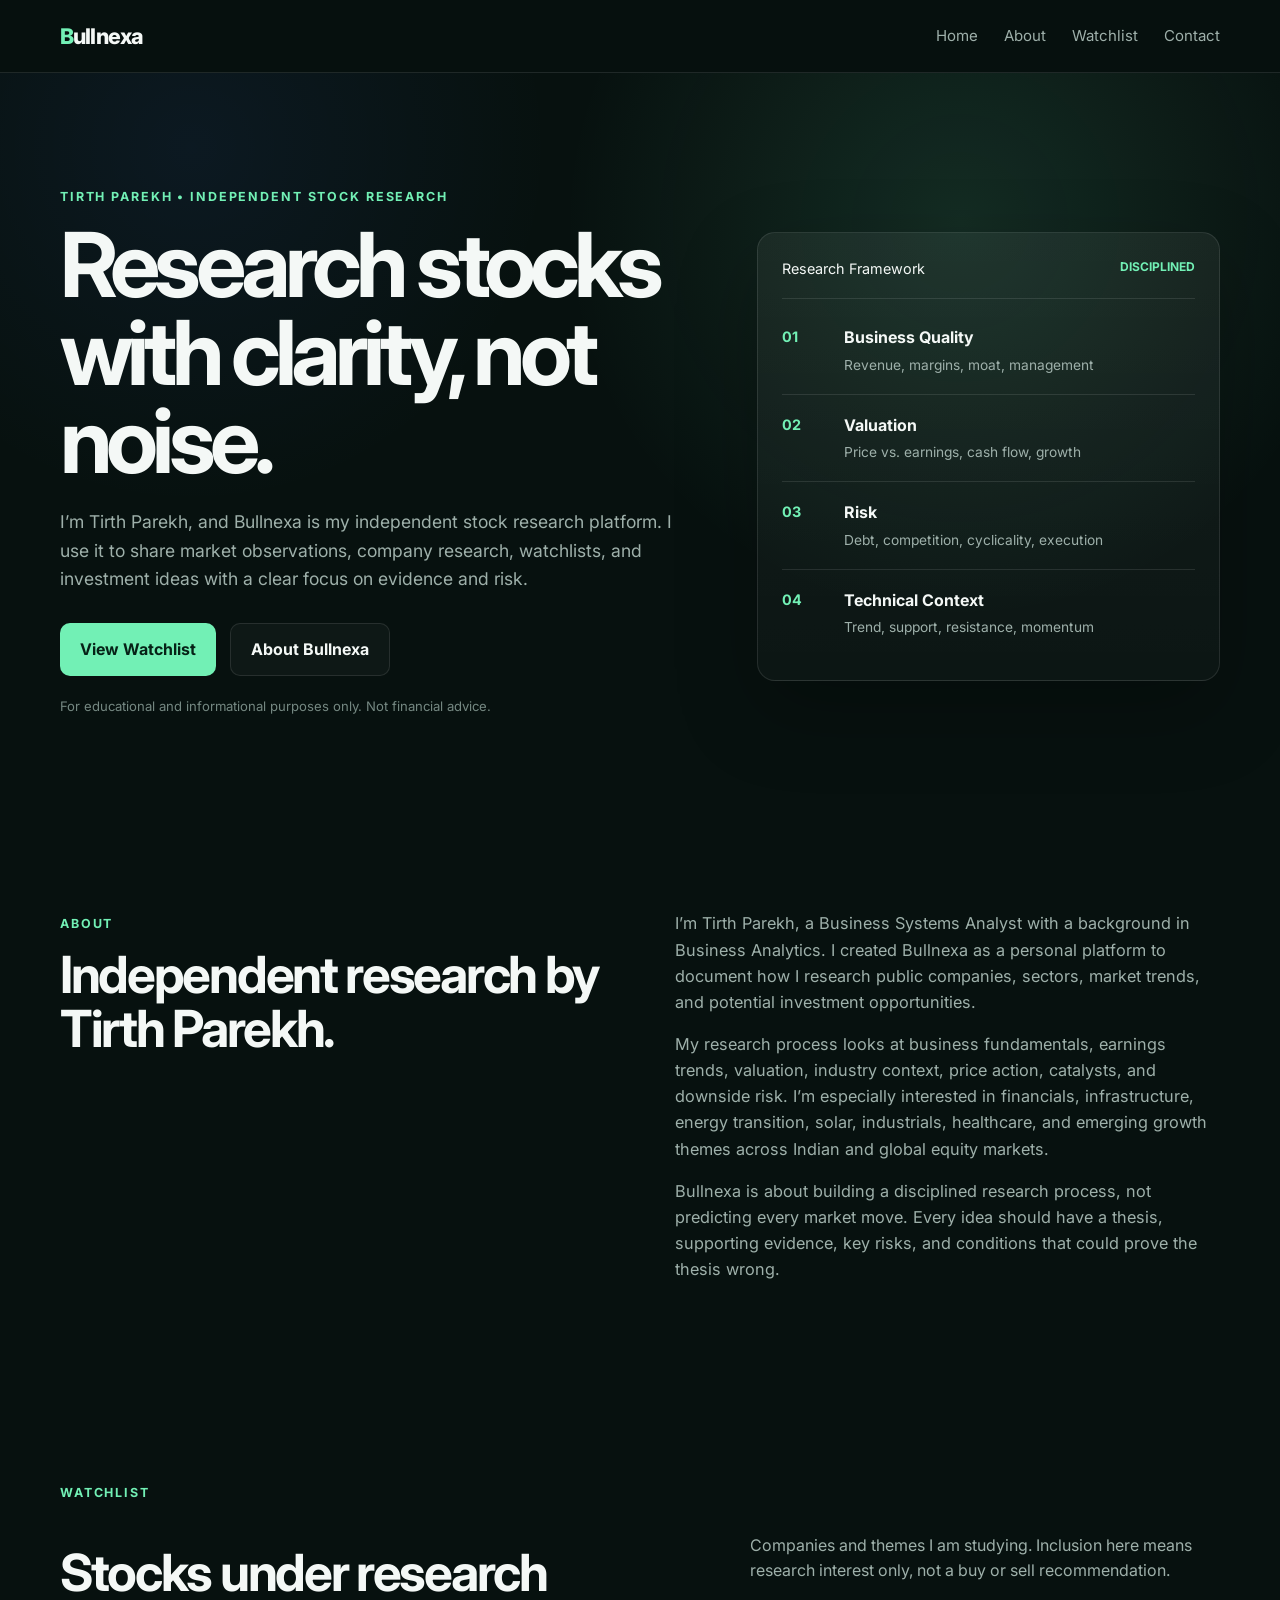
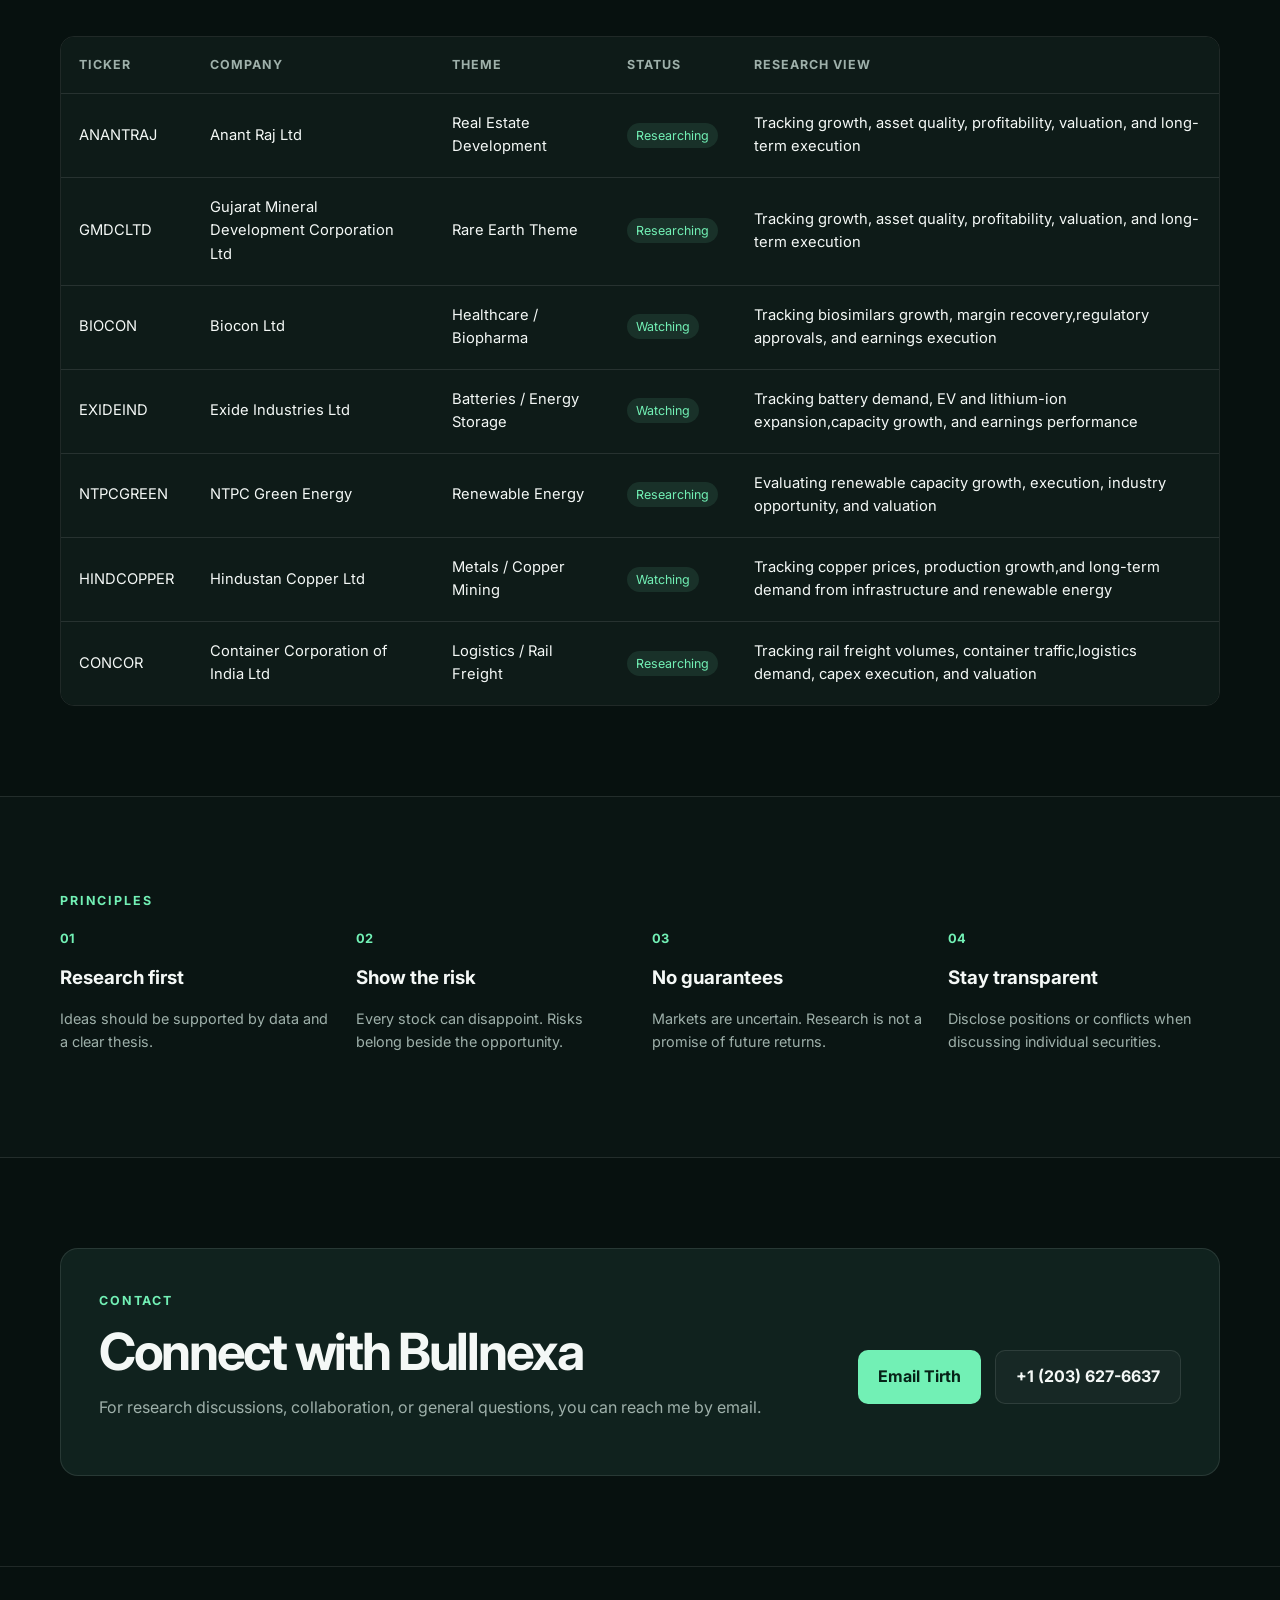
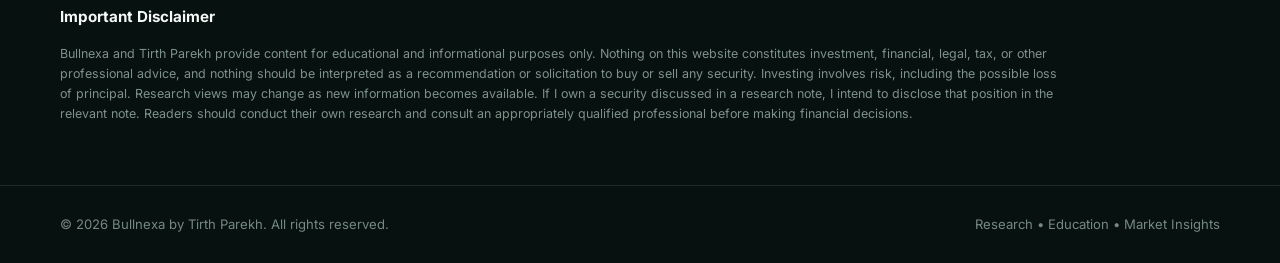
==== index.html @ 4a7a520e "Update email link to use Gmail compose URL" ====
<!DOCTYPE html>
<html lang="en">
<head>
  <meta charset="UTF-8" />
  <meta name="viewport" content="width=device-width, initial-scale=1.0" />
  <meta name="description" content="Bullnexa by Tirth Parekh shares independent stock research, watchlists, market insights, and educational investment research." />
  <title>Bullnexa by Tirth Parekh | Stock Research & Market Insights</title>
  <link rel="preconnect" href="https://fonts.googleapis.com">
  <link rel="preconnect" href="https://fonts.gstatic.com" crossorigin>
  <link href="https://fonts.googleapis.com/css2?family=Inter:wght@400;500;600;700;800&display=swap" rel="stylesheet">
  <link rel="stylesheet" href="style.css" />
</head>
<body>
  <header class="site-header">
    <div class="container nav-wrap">
      <a class="brand" href="#home">Bullnexa</a>
      <button class="menu-btn" id="menuBtn" aria-label="Open menu">☰</button>
      <nav id="nav">
        <a href="#home">Home</a>
        <a href="#about">About</a>
        <a href="#watchlist">Watchlist</a>
        <a href="#contact">Contact</a>
      </nav>
    </div>
  </header>

  <main>
    <section class="hero" id="home">
      <div class="container hero-grid">
        <div>
          <span class="eyebrow">Tirth Parekh • Independent Stock Research</span>
          <h1>Research stocks with clarity, not noise.</h1>
          <p class="hero-copy">
            I’m Tirth Parekh, and Bullnexa is my independent stock research platform. I use it to share
            market observations, company research, watchlists, and investment ideas with a clear focus on evidence and risk.
          </p>
          <div class="hero-actions">
            <a class="btn primary" href="#watchlist">View Watchlist</a>
            <a class="btn secondary" href="#about">About Bullnexa</a>
          </div>
          <p class="microcopy">For educational and informational purposes only. Not financial advice.</p>
        </div>

        <div class="market-card">
          <div class="card-top">
            <span>Research Framework</span>
            <span class="status">DISCIPLINED</span>
          </div>
          <div class="metric">
            <strong>01</strong>
            <div><b>Business Quality</b><span>Revenue, margins, moat, management</span></div>
          </div>
          <div class="metric">
            <strong>02</strong>
            <div><b>Valuation</b><span>Price vs. earnings, cash flow, growth</span></div>
          </div>
          <div class="metric">
            <strong>03</strong>
            <div><b>Risk</b><span>Debt, competition, cyclicality, execution</span></div>
          </div>
          <div class="metric">
            <strong>04</strong>
            <div><b>Technical Context</b><span>Trend, support, resistance, momentum</span></div>
          </div>
        </div>
      </div>
    </section>

    <section class="section" id="about">
      <div class="container two-col">
        <div>
          <span class="section-label">About</span>
          <h2>Independent research by Tirth Parekh.</h2>
        </div>
        <div>
          <p>
            I’m Tirth Parekh, a Business Systems Analyst with a background in Business Analytics.
            I created Bullnexa as a personal platform to document how I research public companies,
            sectors, market trends, and potential investment opportunities.
          </p>
          <p>
            My research process looks at business fundamentals, earnings trends, valuation,
            industry context, price action, catalysts, and downside risk. I’m especially interested
            in financials, infrastructure, energy transition, solar, industrials, healthcare, and
            emerging growth themes across Indian and global equity markets.
          </p>
          <p>
            Bullnexa is about building a disciplined research process, not predicting every market
            move. Every idea should have a thesis, supporting evidence, key risks, and conditions
            that could prove the thesis wrong.
          </p>
        </div>
      </div>
    </section>

    <section class="section" id="watchlist">
      <div class="container">
        <span class="section-label">Watchlist</span>
        <div class="section-head">
          <h2>Stocks under research</h2>
          <p>Companies and themes I am studying. Inclusion here means research interest only, not a buy or sell recommendation.</p>
        </div>

        <div class="table-wrap">
          <table>
            <thead>
              <tr>
                <th>Ticker</th>
                <th>Company</th>
                <th>Theme</th>
                <th>Status</th>
                <th>Research View</th>
              </tr>
            </thead>
            <tbody id="watchlistBody">
              <!-- Stocks are loaded from script.js -->
            </tbody>
          </table>
        </div>
      </div>
    </section>

    <section class="section alt">
      <div class="container">
        <span class="section-label">Principles</span>
        <div class="principles">
          <div><strong>01</strong><h3>Research first</h3><p>Ideas should be supported by data and a clear thesis.</p></div>
          <div><strong>02</strong><h3>Show the risk</h3><p>Every stock can disappoint. Risks belong beside the opportunity.</p></div>
          <div><strong>03</strong><h3>No guarantees</h3><p>Markets are uncertain. Research is not a promise of future returns.</p></div>
          <div><strong>04</strong><h3>Stay transparent</h3><p>Disclose positions or conflicts when discussing individual securities.</p></div>
        </div>
      </div>
    </section>

    <section class="section contact-section" id="contact">
      <div class="container contact-box">
        <div>
          <span class="section-label">Contact</span>
          <h2>Connect with Bullnexa</h2>
          <p>For research discussions, collaboration, or general questions, you can reach me by email.</p>
        </div>
        <div class="hero-actions">
          <a class="btn primary" href="https://mail.google.com/mail/?view=cm&fs=1&to=parekhtirth29@gmail.com&su=Bullnexa%20Contact" target="_blank" rel="noopener">Email Tirth</a>
          <a class="btn secondary" href="tel:+12036276637">+1 (203) 627-6637</a>
        </div>
      </div>
    </section>

    <section class="disclaimer">
      <div class="container">
        <h3>Important Disclaimer</h3>
        <p>
          Bullnexa and Tirth Parekh provide content for educational and informational purposes only. Nothing on this website constitutes investment, financial, legal, tax, or other professional advice, and nothing should be interpreted as a recommendation or solicitation to buy or sell any security. Investing involves risk, including the possible loss of principal. Research views may change as new information becomes available. If I own a security discussed in a research note, I intend to disclose that position in the relevant note. Readers should conduct their own research and consult an appropriately qualified professional before making financial decisions.
        </p>
      </div>
    </section>
  </main>

  <footer>
    <div class="container footer-wrap">
      <span>© <span id="year"></span> Bullnexa by Tirth Parekh. All rights reserved.</span>
      <span>Research • Education • Market Insights</span>
    </div>
  </footer>

  <script src="stocks.js"></script>
  <script src="script.js"></script>
</body>
</html>
---- style.css ----
* {
  box-sizing: border-box;
}

:root {
  --bg: #07110f;
  --panel: #0e1b18;
  --panel-2: #10221e;
  --text: #f4f8f6;
  --muted: #9eb0aa;
  --accent: #72f0b5;
  --accent-dark: #35b981;
  --line: rgba(255,255,255,.10);
  --max: 1160px;
}

html {
  scroll-behavior: smooth;
}

body {
  margin: 0;
  font-family: Inter, Arial, sans-serif;
  background: var(--bg);
  color: var(--text);
  line-height: 1.6;
}

a {
  color: inherit;
}

.container {
  width: min(var(--max), calc(100% - 40px));
  margin: auto;
}

.site-header {
  position: sticky;
  top: 0;
  z-index: 100;
  border-bottom: 1px solid var(--line);
  background: rgba(7, 17, 15, .88);
  backdrop-filter: blur(14px);
}

.nav-wrap {
  min-height: 72px;
  display: flex;
  align-items: center;
  justify-content: space-between;
}

.brand {
  text-decoration: none;
  font-size: 1.35rem;
  font-weight: 800;
  letter-spacing: -.04em;
}

.brand::first-letter {
  color: var(--accent);
}

nav {
  display: flex;
  gap: 26px;
}

nav a {
  text-decoration: none;
  color: var(--muted);
  font-size: .94rem;
}

nav a:hover {
  color: var(--text);
}

.menu-btn {
  display: none;
  background: transparent;
  border: 0;
  color: var(--text);
  font-size: 1.5rem;
}

.hero {
  padding: 110px 0 90px;
  background:
    radial-gradient(circle at 75% 20%, rgba(114,240,181,.12), transparent 35%),
    radial-gradient(circle at 15% 10%, rgba(70,120,255,.08), transparent 28%);
}

.hero-grid {
  display: grid;
  grid-template-columns: 1.15fr .85fr;
  gap: 70px;
  align-items: center;
}

.eyebrow, .section-label {
  display: inline-block;
  color: var(--accent);
  font-size: .78rem;
  text-transform: uppercase;
  letter-spacing: .15em;
  font-weight: 700;
  margin-bottom: 14px;
}

h1 {
  font-size: clamp(3rem, 7vw, 5.7rem);
  line-height: .98;
  letter-spacing: -.065em;
  margin: 0 0 24px;
  max-width: 830px;
}

h2 {
  font-size: clamp(2rem, 4vw, 3.4rem);
  line-height: 1.05;
  letter-spacing: -.045em;
  margin: 0;
}

h3 {
  margin-top: 0;
}

.hero-copy {
  max-width: 660px;
  color: var(--muted);
  font-size: 1.1rem;
}

.hero-actions {
  display: flex;
  gap: 14px;
  flex-wrap: wrap;
  margin-top: 30px;
}

.btn {
  display: inline-flex;
  align-items: center;
  justify-content: center;
  padding: 13px 20px;
  border-radius: 10px;
  text-decoration: none;
  font-weight: 700;
}

.primary {
  background: var(--accent);
  color: #062217;
}

.primary:hover {
  background: #93f6c8;
}

.secondary {
  border: 1px solid var(--line);
  background: rgba(255,255,255,.03);
}

.microcopy {
  margin-top: 20px;
  color: #758882;
  font-size: .82rem;
}

.market-card {
  border: 1px solid var(--line);
  background: linear-gradient(180deg, rgba(255,255,255,.055), rgba(255,255,255,.025));
  border-radius: 18px;
  padding: 24px;
  box-shadow: 0 30px 80px rgba(0,0,0,.25);
}

.card-top {
  display: flex;
  justify-content: space-between;
  border-bottom: 1px solid var(--line);
  padding-bottom: 18px;
  margin-bottom: 8px;
  font-size: .9rem;
}

.status {
  color: var(--accent);
  font-weight: 700;
  font-size: .75rem;
}

.metric {
  display: grid;
  grid-template-columns: 48px 1fr;
  gap: 14px;
  padding: 18px 0;
  border-bottom: 1px solid var(--line);
}

.metric:last-child {
  border-bottom: 0;
}

.metric strong {
  color: var(--accent);
  font-size: .9rem;
}

.metric b, .metric span {
  display: block;
}

.metric span {
  color: var(--muted);
  font-size: .86rem;
  margin-top: 3px;
}

.section {
  padding: 90px 0;
}

.alt {
  background: #0a1513;
  border-top: 1px solid var(--line);
  border-bottom: 1px solid var(--line);
}

.two-col {
  display: grid;
  grid-template-columns: 1fr 1fr;
  gap: 70px;
}

.two-col p {
  margin-top: 0;
  color: var(--muted);
  font-size: 1.02rem;
}

.section-head {
  display: flex;
  justify-content: space-between;
  align-items: end;
  gap: 30px;
  margin-bottom: 36px;
}

.section-head p {
  color: var(--muted);
  max-width: 470px;
}

.cards {
  display: grid;
  grid-template-columns: repeat(3, 1fr);
  gap: 18px;
}

.research-card {
  padding: 26px;
  border: 1px solid var(--line);
  border-radius: 14px;
  background: var(--panel);
}

.research-card .tag {
  display: inline-block;
  color: var(--accent);
  font-size: .72rem;
  font-weight: 700;
  margin-bottom: 20px;
  text-transform: uppercase;
  letter-spacing: .1em;
}

.research-card p {
  color: var(--muted);
  min-height: 78px;
}

.research-card a {
  text-decoration: none;
  color: var(--accent);
  font-weight: 600;
  font-size: .9rem;
}

.table-wrap {
  overflow-x: auto;
  border: 1px solid var(--line);
  border-radius: 14px;
}

table {
  width: 100%;
  border-collapse: collapse;
  min-width: 760px;
  background: var(--panel);
}

th, td {
  text-align: left;
  padding: 18px;
  border-bottom: 1px solid var(--line);
}

th {
  color: var(--muted);
  font-size: .78rem;
  text-transform: uppercase;
  letter-spacing: .08em;
}

td {
  font-size: .92rem;
}

tr:last-child td {
  border-bottom: 0;
}

.pill {
  padding: 5px 9px;
  border-radius: 999px;
  background: rgba(114,240,181,.10);
  color: var(--accent);
  font-size: .78rem;
}

.principles {
  display: grid;
  grid-template-columns: repeat(4, 1fr);
  gap: 24px;
}

.principles strong {
  color: var(--accent);
  font-size: .8rem;
}

.principles h3 {
  margin: 12px 0 8px;
}

.principles p {
  color: var(--muted);
  font-size: .9rem;
}

.contact-box {
  display: flex;
  align-items: center;
  justify-content: space-between;
  gap: 30px;
  padding: 38px;
  background: var(--panel-2);
  border: 1px solid var(--line);
  border-radius: 18px;
}

.contact-box p {
  color: var(--muted);
}

.disclaimer {
  padding: 38px 0 48px;
  border-top: 1px solid var(--line);
}

.disclaimer h3 {
  font-size: .95rem;
}

.disclaimer p {
  color: #7f918b;
  font-size: .78rem;
  max-width: 1000px;
}

footer {
  padding: 28px 0;
  border-top: 1px solid var(--line);
  color: #768882;
  font-size: .82rem;
}

.footer-wrap {
  display: flex;
  justify-content: space-between;
  gap: 20px;
}

@media (max-width: 850px) {
  .hero-grid, .two-col {
    grid-template-columns: 1fr;
  }

  .cards {
    grid-template-columns: 1fr;
  }

  .principles {
    grid-template-columns: 1fr 1fr;
  }

  .hero {
    padding-top: 80px;
  }

  .menu-btn {
    display: block;
  }

  nav {
    display: none;
    position: absolute;
    top: 72px;
    left: 0;
    right: 0;
    padding: 20px;
    background: #0a1513;
    border-bottom: 1px solid var(--line);
    flex-direction: column;
  }

  nav.open {
    display: flex;
  }

  .section-head, .contact-box, .footer-wrap {
    align-items: flex-start;
    flex-direction: column;
  }
}

@media (max-width: 540px) {
  .principles {
    grid-template-columns: 1fr;
  }

  .container {
    width: min(var(--max), calc(100% - 28px));
  }

  .section {
    padding: 70px 0;
  }
}
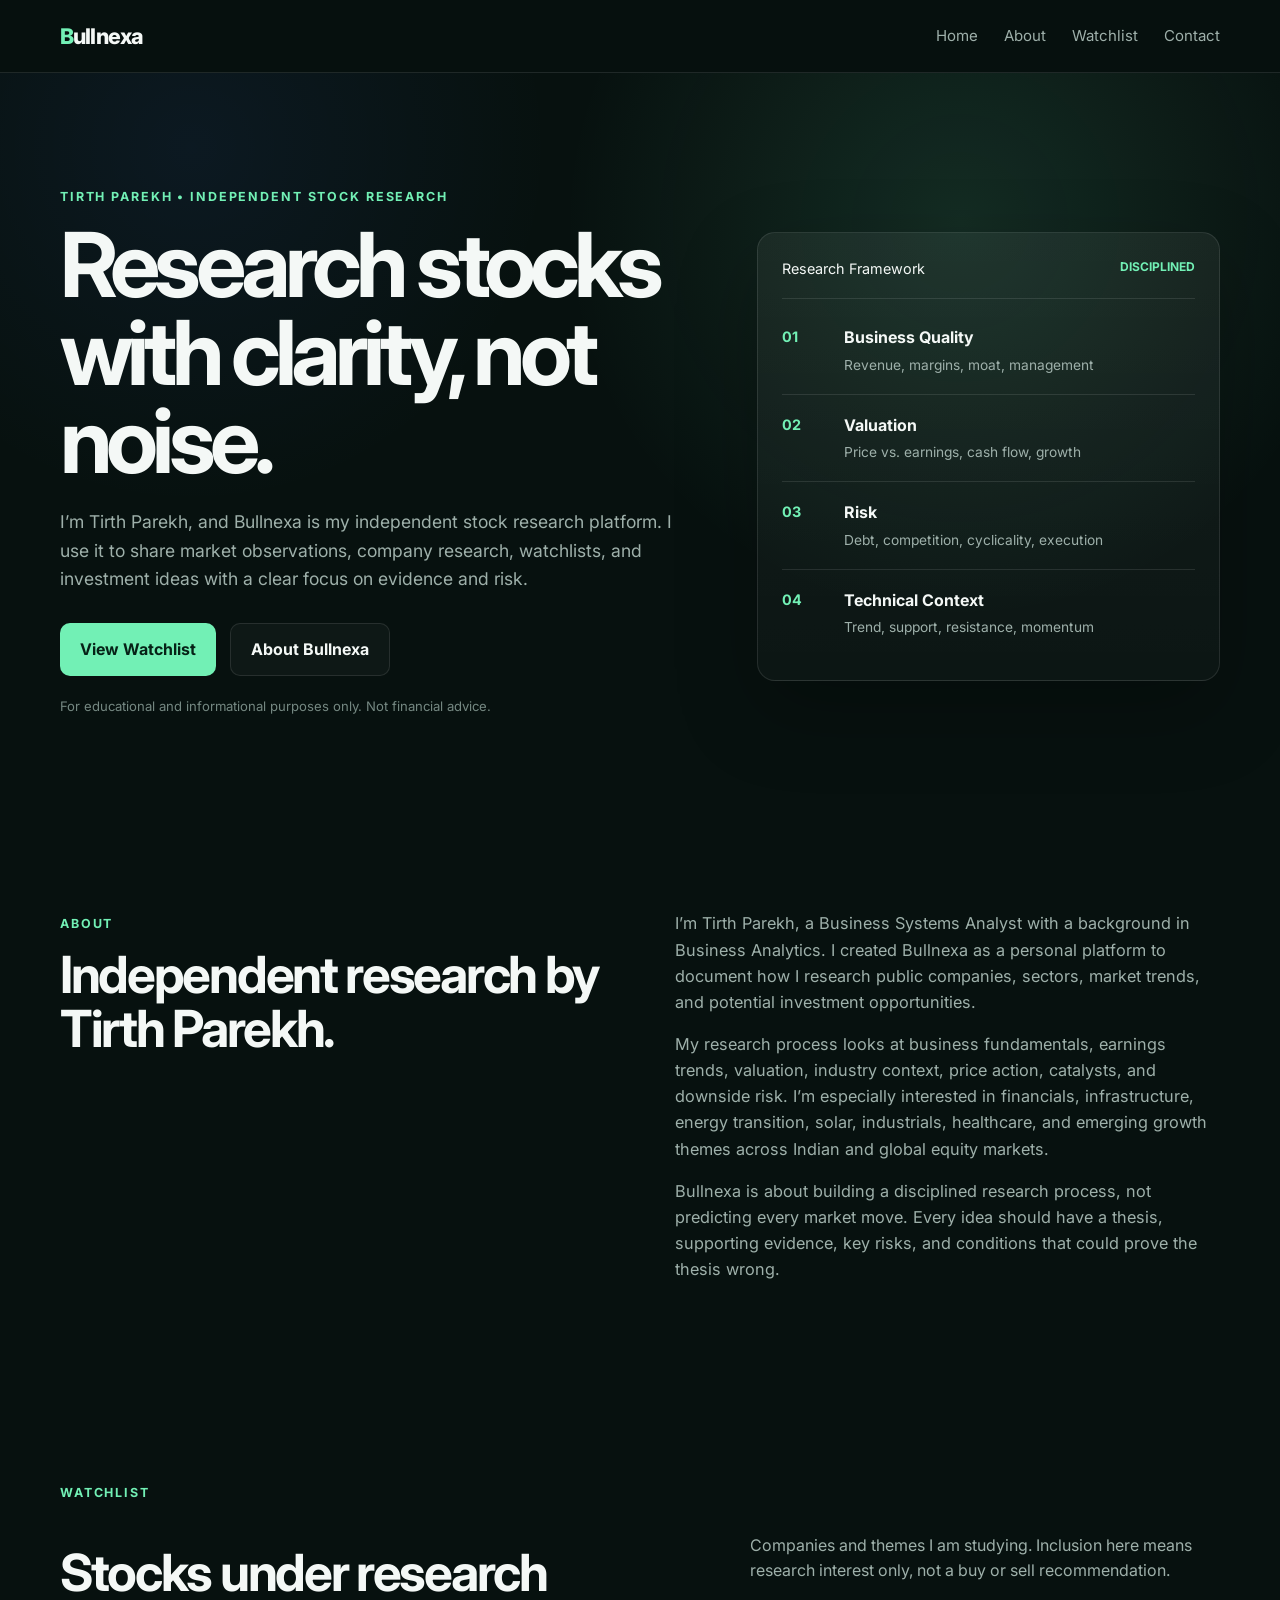
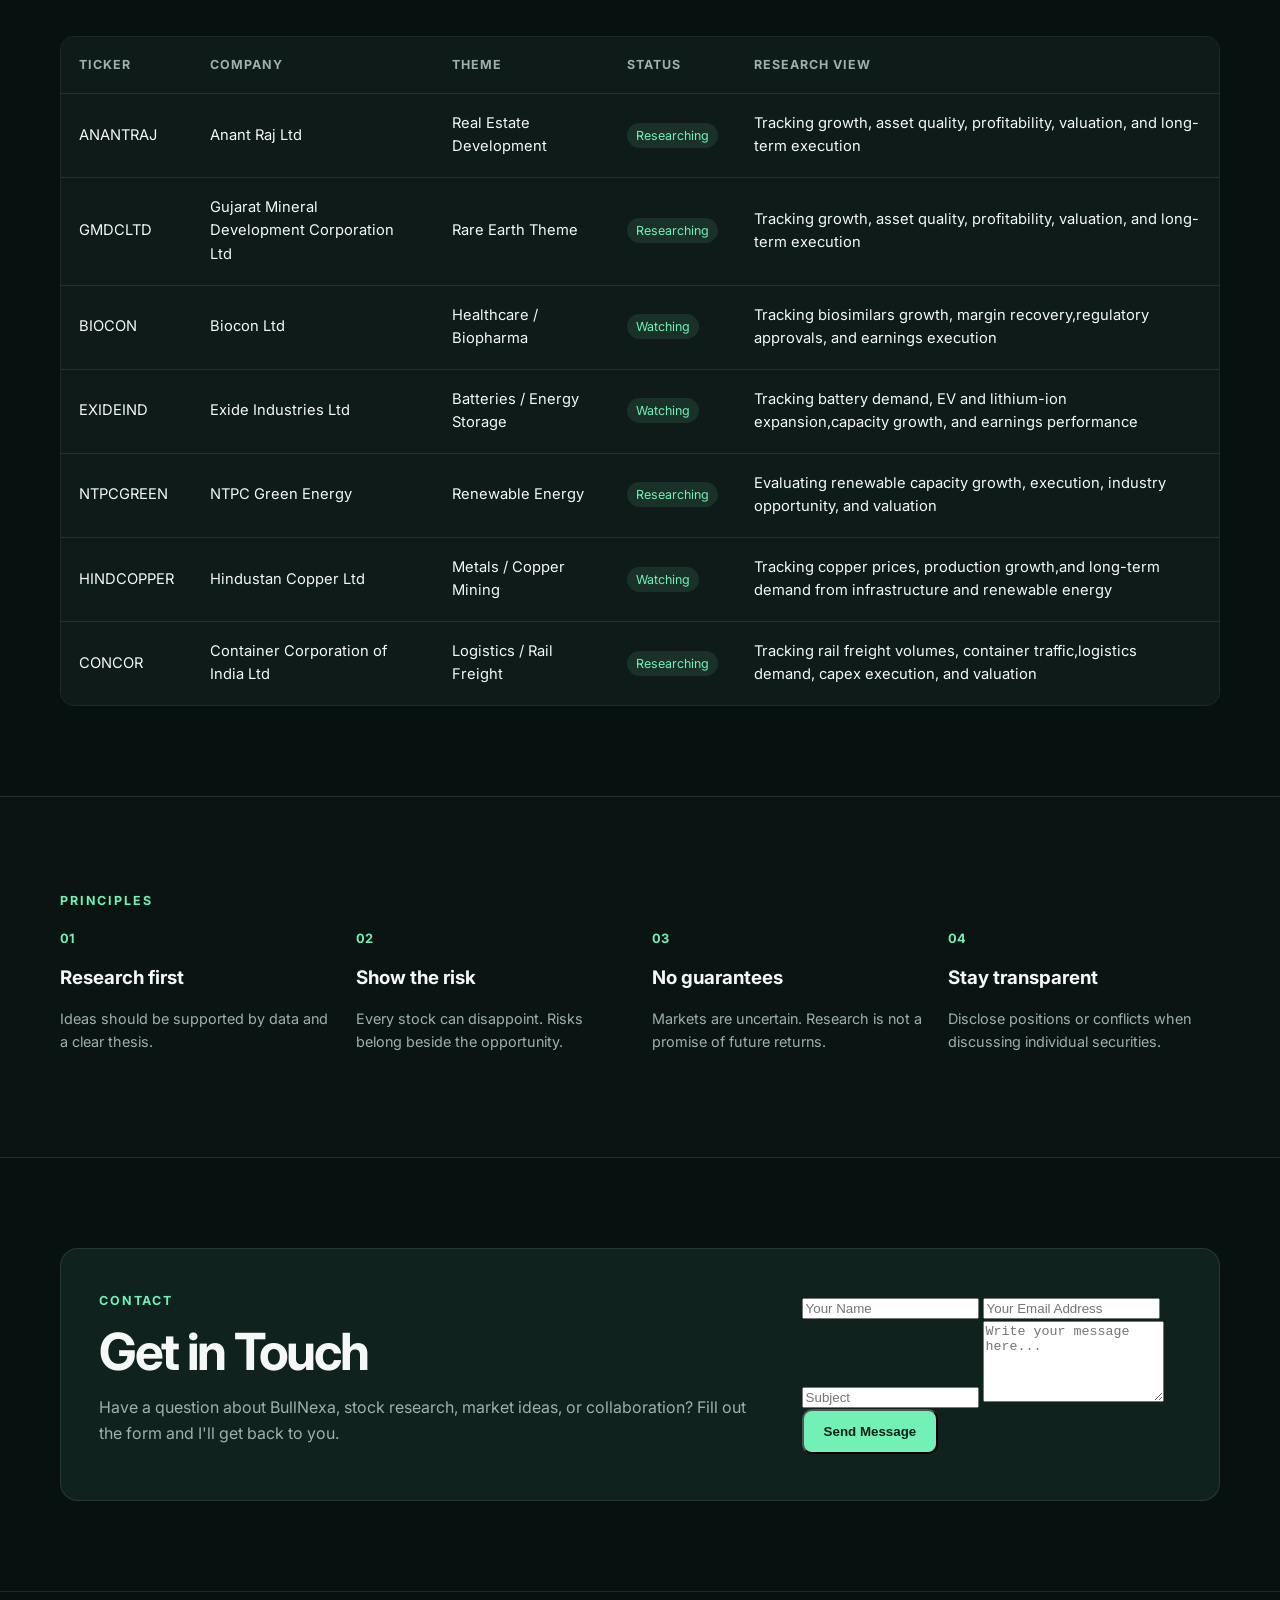
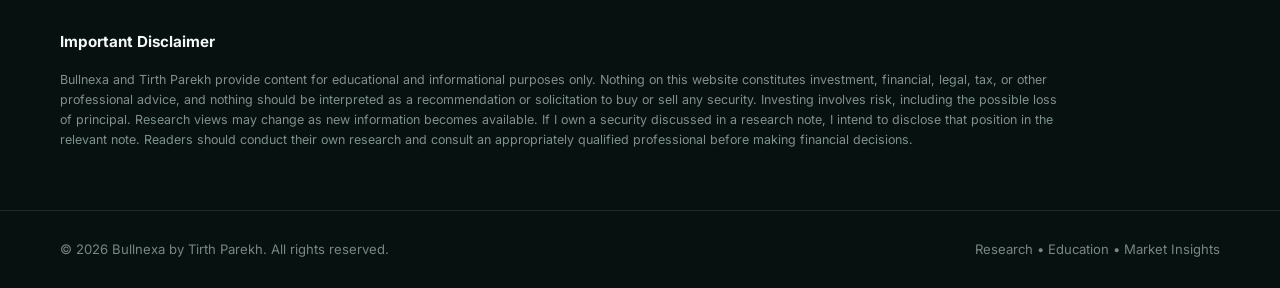
==== commit 01069add: "Replace contact details with a contact form" ====
--- a/index.html
+++ b/index.html
@@ -133,18 +133,71 @@
     </section>
 
     <section class="section contact-section" id="contact">
-      <div class="container contact-box">
-        <div>
-          <span class="section-label">Contact</span>
-          <h2>Connect with Bullnexa</h2>
-          <p>For research discussions, collaboration, or general questions, you can reach me by email.</p>
-        </div>
-        <div class="hero-actions">
-          <a class="btn primary" href="https://mail.google.com/mail/?view=cm&fs=1&to=parekhtirth29@gmail.com&su=Bullnexa%20Contact" target="_blank" rel="noopener">Email Tirth</a>
-          <a class="btn secondary" href="tel:+12036276637">+1 (203) 627-6637</a>
-        </div>
-      </div>
-    </section>
+  <div class="container contact-box">
+
+    <div class="contact-intro">
+      <span class="section-label">Contact</span>
+
+      <h2>Get in Touch</h2>
+
+      <p>
+        Have a question about BullNexa, stock research, market ideas,
+        or collaboration? Fill out the form and I'll get back to you.
+      </p>
+    </div>
+
+    <form
+      name="bullnexa-contact"
+      method="POST"
+      data-netlify="true"
+      class="contact-form"
+    >
+
+      <input
+        type="hidden"
+        name="form-name"
+        value="bullnexa-contact"
+      >
+
+      <div class="contact-form-row">
+
+        <input
+          type="text"
+          name="name"
+          placeholder="Your Name"
+          required
+        >
+
+        <input
+          type="email"
+          name="email"
+          placeholder="Your Email Address"
+          required
+        >
+
+      </div>
+
+      <input
+        type="text"
+        name="subject"
+        placeholder="Subject"
+      >
+
+      <textarea
+        name="message"
+        rows="5"
+        placeholder="Write your message here..."
+        required
+      ></textarea>
+
+      <button type="submit" class="btn primary">
+        Send Message
+      </button>
+
+    </form>
+
+  </div>
+</section>
 
     <section class="disclaimer">
       <div class="container">
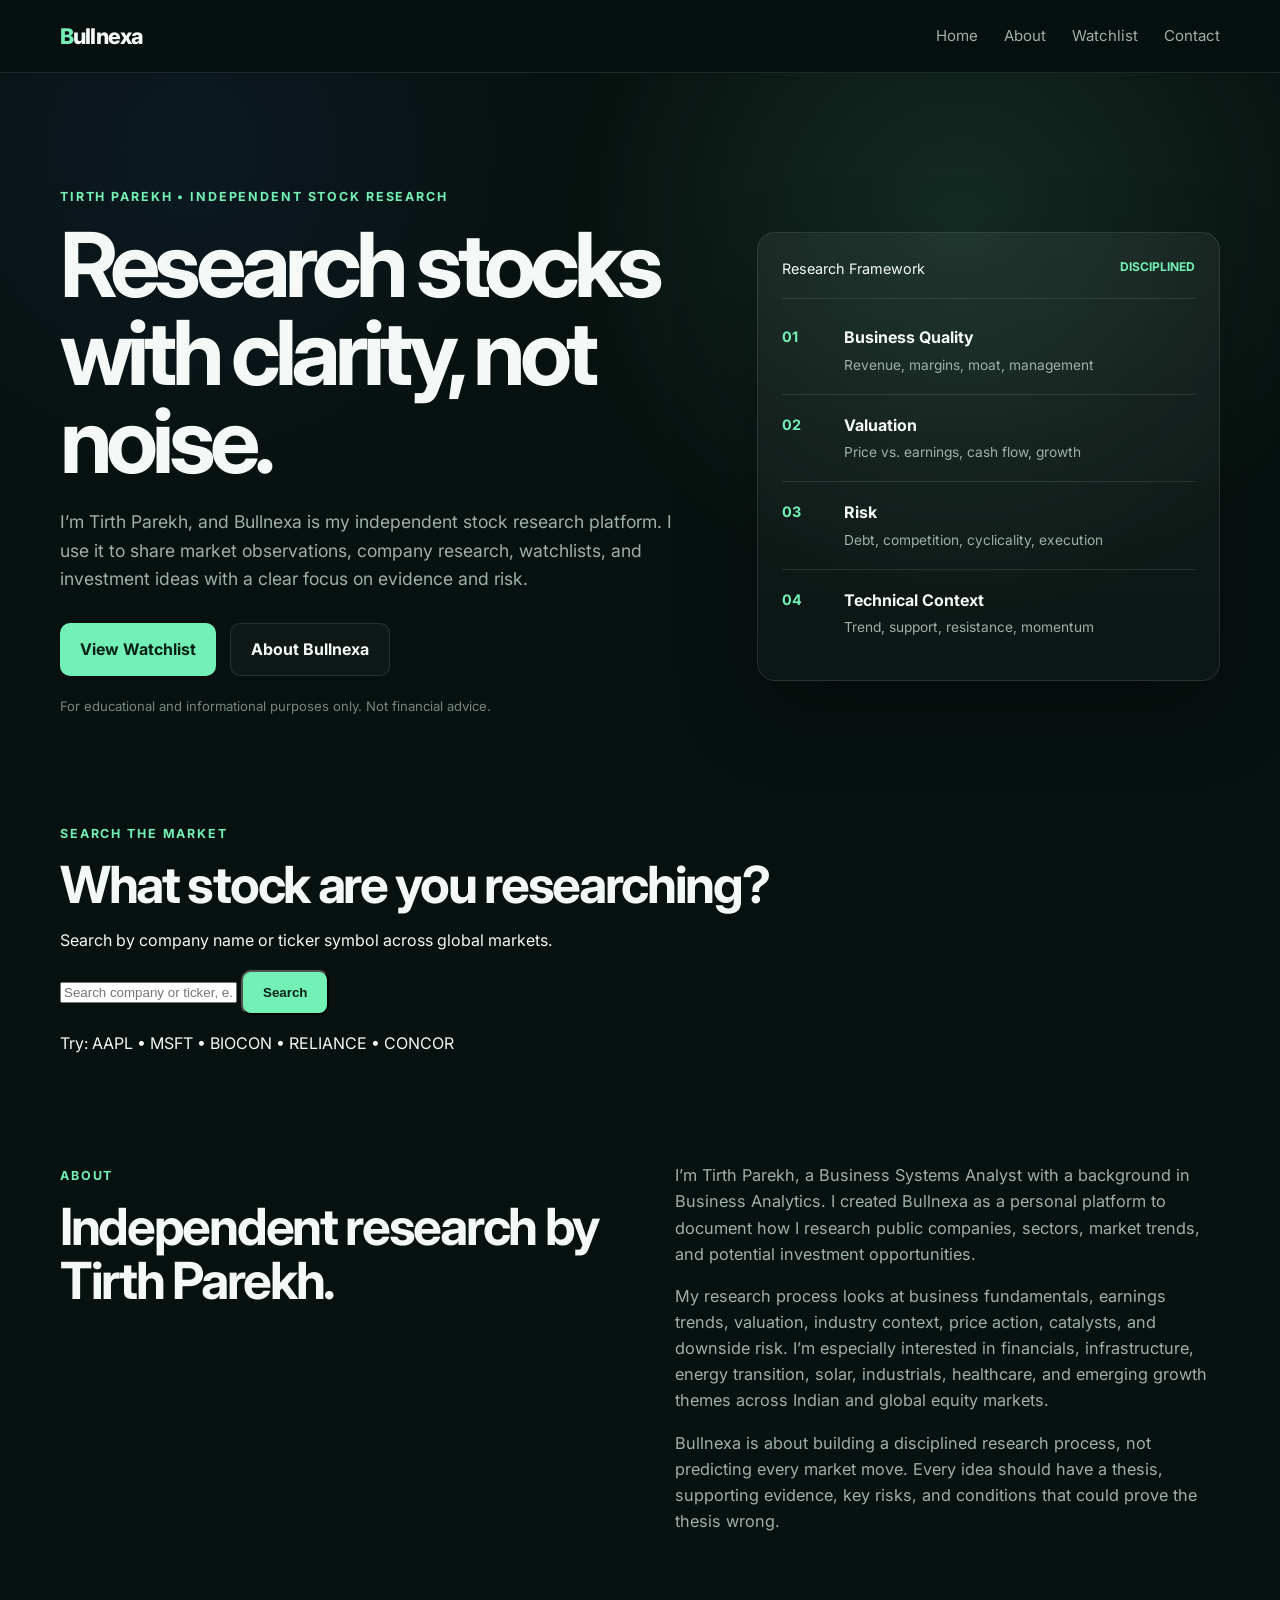
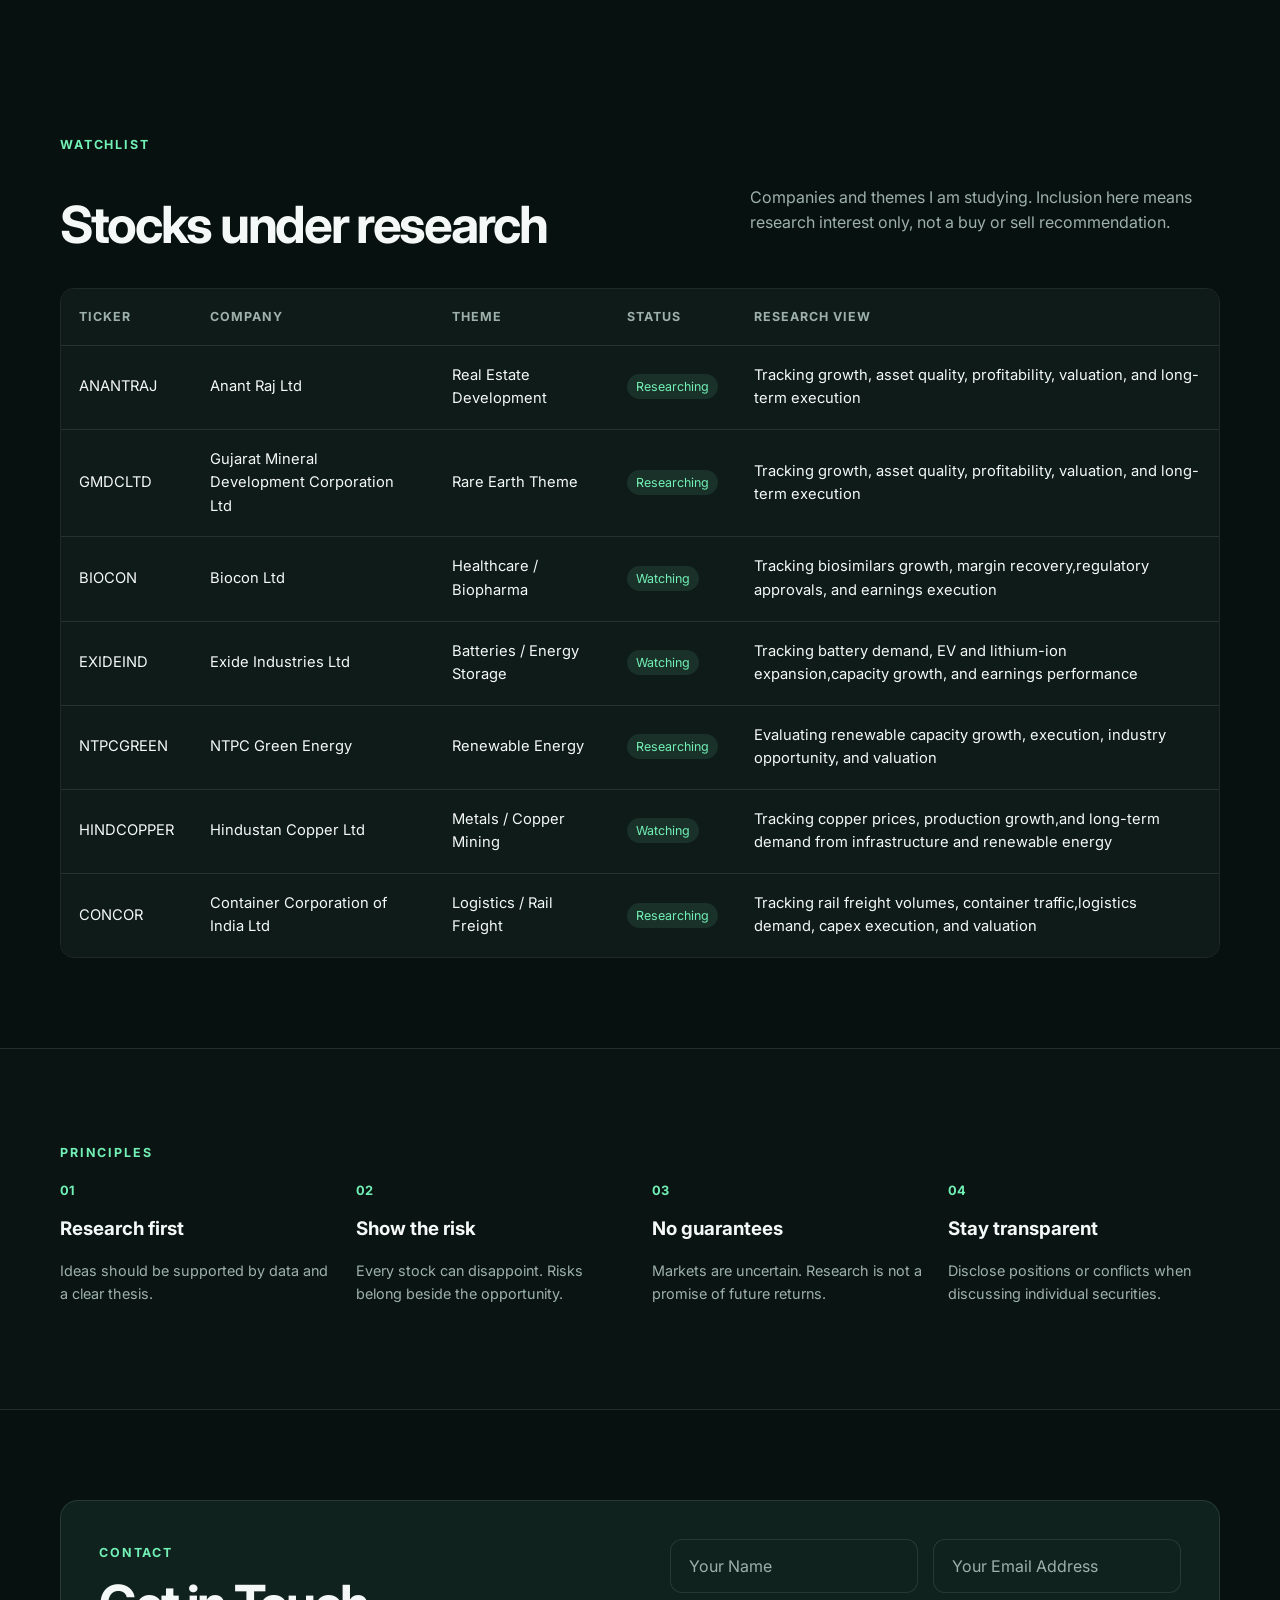
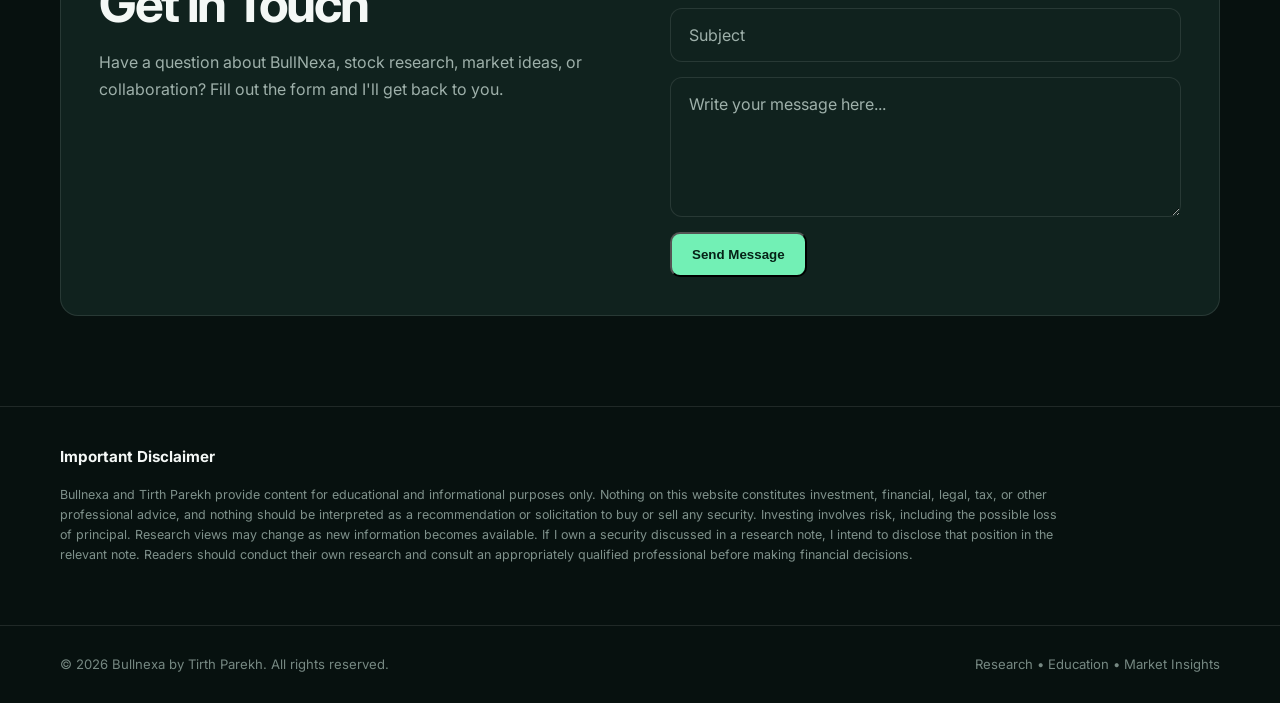
==== commit 8cc64d3c: "Add stock search section to index.html" ====
--- a/index.html
+++ b/index.html
@@ -65,6 +65,44 @@
         </div>
       </div>
     </section>
+    <!-- Stock Search Section -->
+<section class="stock-search-section" id="stock-search">
+  <div class="container stock-search-container">
+
+    <span class="section-label">Search the Market</span>
+
+    <h2>What stock are you researching?</h2>
+
+    <p class="stock-search-description">
+      Search by company name or ticker symbol across global markets.
+    </p>
+
+    <form id="stockSearchForm" class="stock-search-box">
+
+      <input
+        type="text"
+        id="stockSearchInput"
+        placeholder="Search company or ticker, e.g. Apple or AAPL"
+        autocomplete="off"
+        required
+      >
+
+      <button type="submit" class="btn primary">
+        Search
+      </button>
+
+    </form>
+
+    <p class="stock-search-examples">
+      Try: AAPL • MSFT • BIOCON • RELIANCE • CONCOR
+    </p>
+
+    <div id="stockSearchStatus"></div>
+
+    <div id="stockSearchResults"></div>
+
+  </div>
+</section>
 
     <section class="section" id="about">
       <div class="container two-col">
@@ -218,5 +256,6 @@
 
   <script src="stocks.js"></script>
   <script src="script.js"></script>
+  <script src="stock-search.js"></script>
 </body>
 </html>
--- a/style.css
+++ b/style.css
@@ -354,18 +354,85 @@
 }
 
 .contact-box {
-  display: flex;
-  align-items: center;
-  justify-content: space-between;
-  gap: 30px;
-  padding: 38px;
-  background: var(--panel-2);
-  border: 1px solid var(--line);
-  border-radius: 18px;
-}
-
-.contact-box p {
-  color: var(--muted);
+    display: grid;
+    grid-template-columns: 1fr 1fr;
+    gap: 60px;
+    align-items: start;
+    padding: 38px;
+    background: var(--panel-2);
+    border: 1px solid var(--line);
+    border-radius: 18px;
+}
+
+.contact-intro h2 {
+    margin-bottom: 18px;
+}
+
+.contact-intro p {
+    color: var(--muted);
+    line-height: 1.7;
+    margin-bottom: 25px;
+}
+
+.contact-form {
+    display: flex;
+    flex-direction: column;
+    gap: 15px;
+}
+
+.contact-form-row {
+    display: grid;
+    grid-template-columns: 1fr 1fr;
+    gap: 15px;
+}
+
+.contact-form input,
+.contact-form textarea {
+    width: 100%;
+    box-sizing: border-box;
+    padding: 16px 18px;
+    background: var(--panel-2);
+    color: var(--text);
+    border: 1px solid var(--line);
+    border-radius: 12px;
+    font-family: inherit;
+    font-size: 16px;
+    outline: none;
+}
+
+.contact-form input::placeholder,
+.contact-form textarea::placeholder {
+    color: var(--muted);
+}
+
+.contact-form input:focus,
+.contact-form textarea:focus {
+    border-color: var(--accent);
+}
+
+.contact-form textarea {
+    min-height: 140px;
+    resize: vertical;
+}
+
+.contact-form button {
+    width: fit-content;
+    cursor: pointer;
+}
+
+@media (max-width: 800px) {
+    .contact-box {
+        grid-template-columns: 1fr;
+        gap: 35px;
+    }
+
+    .contact-form-row {
+        grid-template-columns: 1fr;
+    }
+
+    .contact-form button {
+        width: 100%;
+    }
 }
 
 .disclaimer {
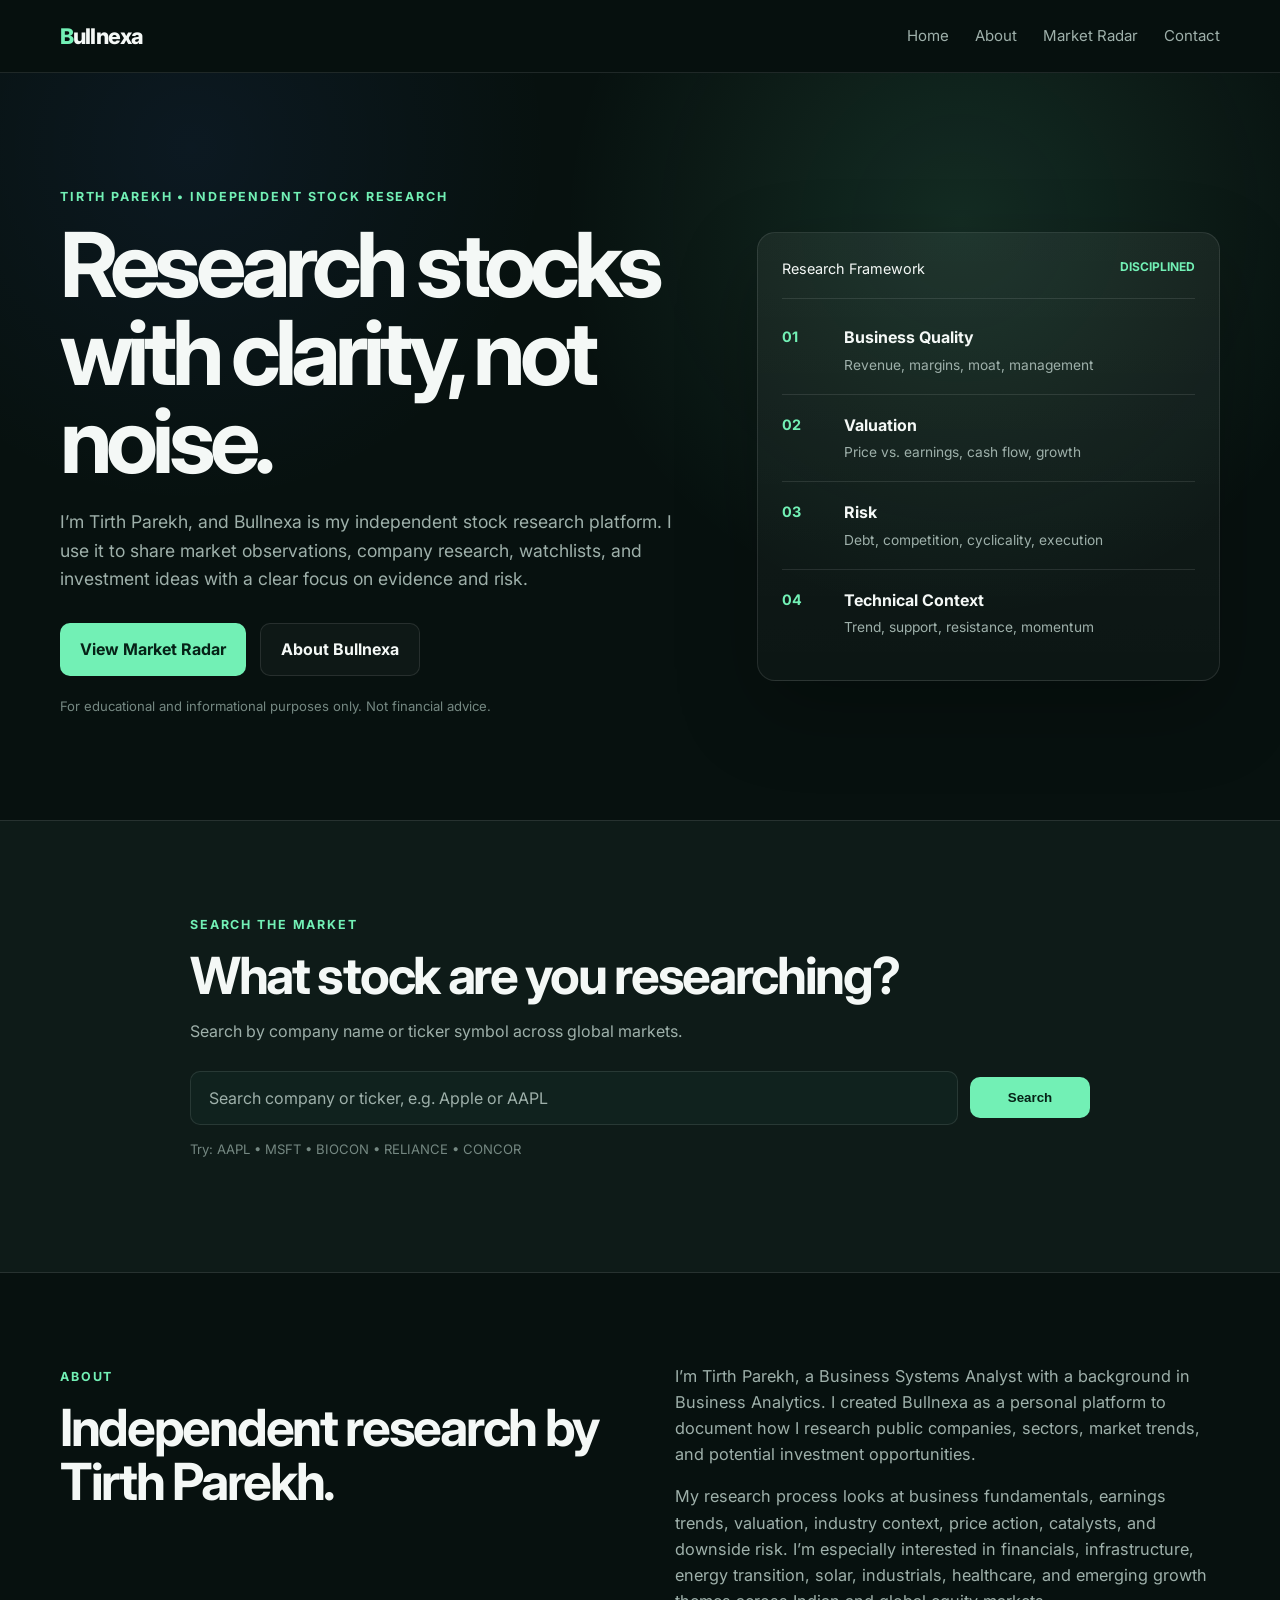
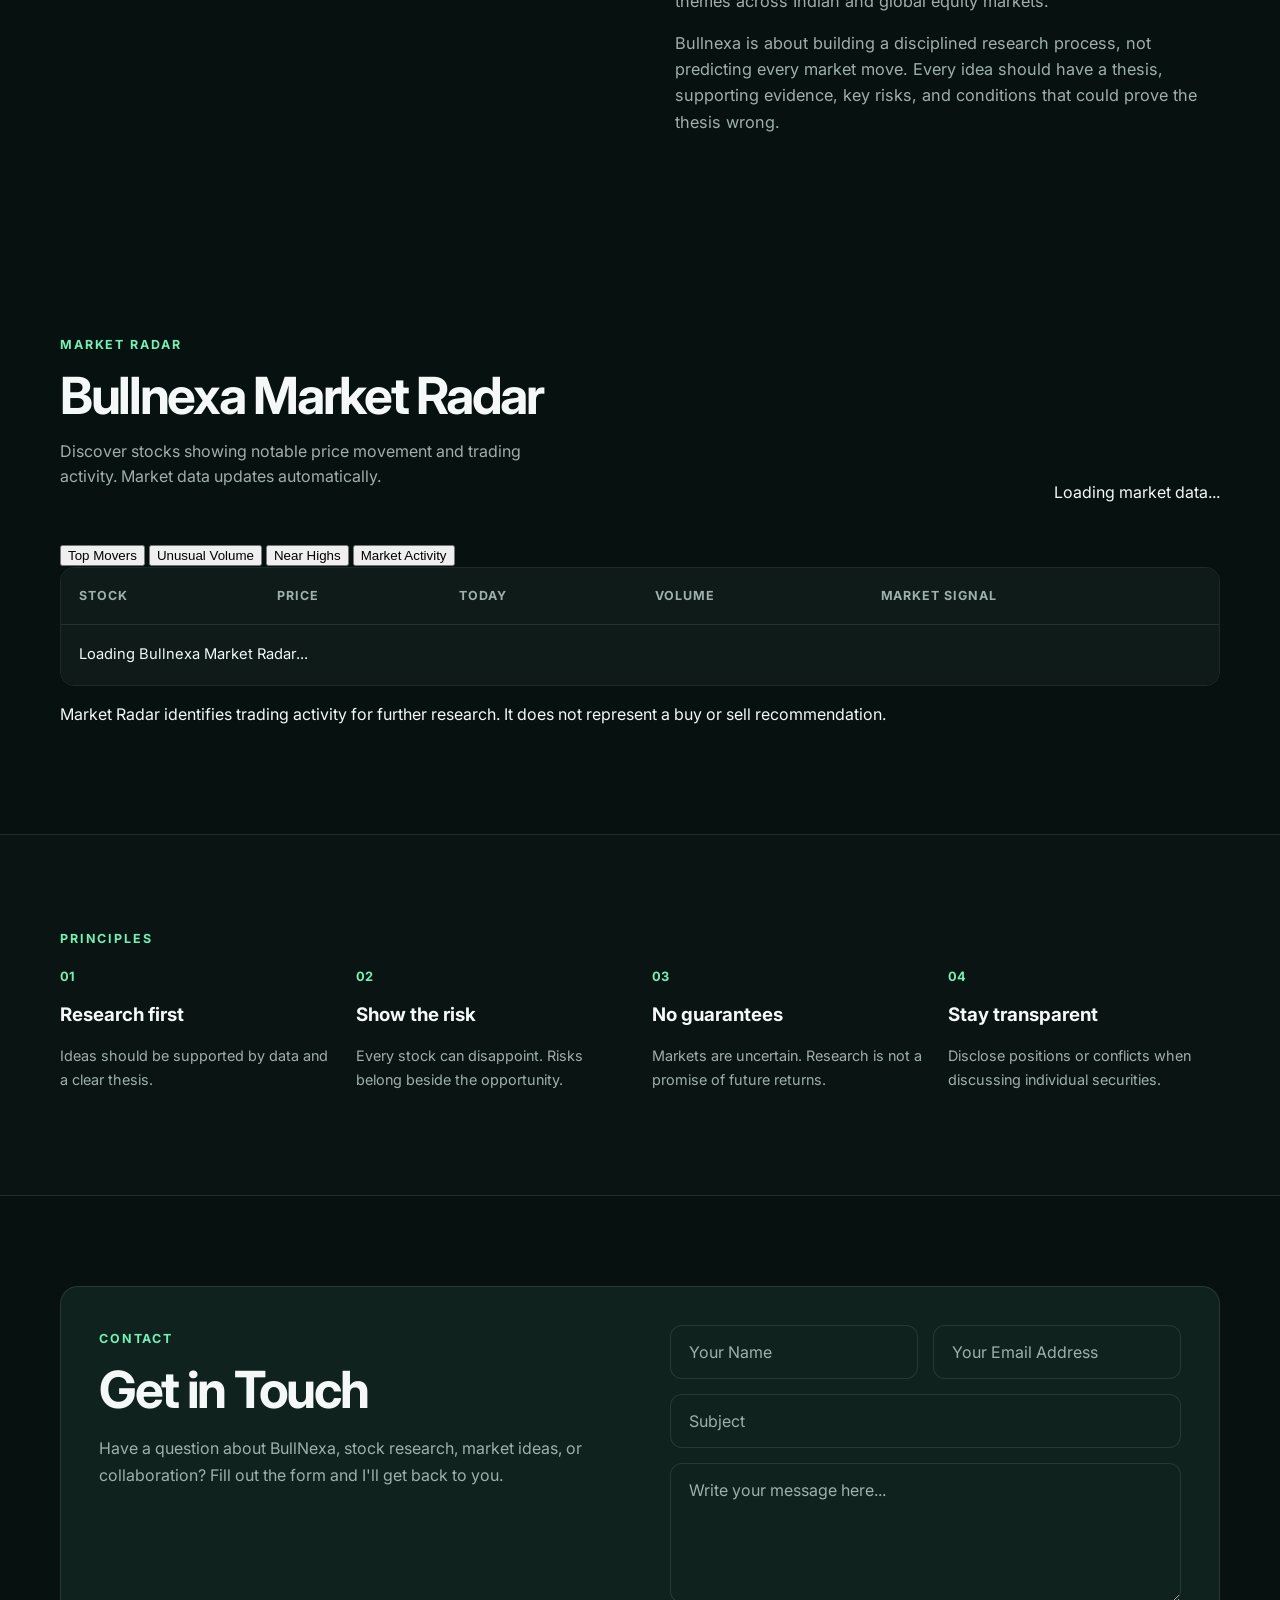
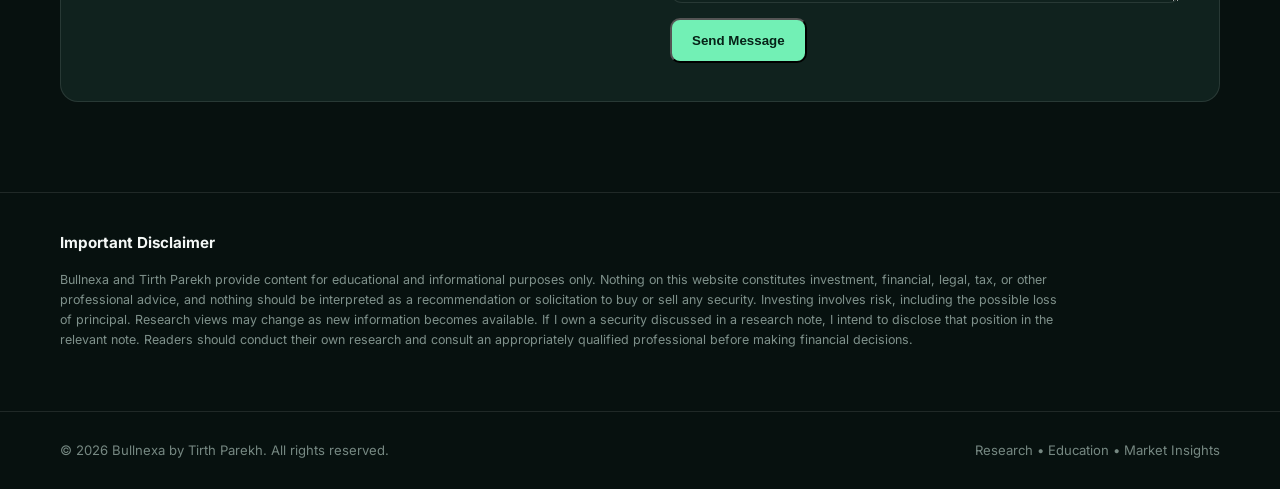
==== commit 34b3ab3f: "Replace watchlist with Bullnexa Market Radar" ====
--- a/index.html
+++ b/index.html
@@ -18,7 +18,7 @@
       <nav id="nav">
         <a href="#home">Home</a>
         <a href="#about">About</a>
-        <a href="#watchlist">Watchlist</a>
+        <a href="#market-radar">Market Radar</a>
         <a href="#contact">Contact</a>
       </nav>
     </div>
@@ -35,7 +35,7 @@
             market observations, company research, watchlists, and investment ideas with a clear focus on evidence and risk.
           </p>
           <div class="hero-actions">
-            <a class="btn primary" href="#watchlist">View Watchlist</a>
+            <a class="btn primary" href="#market-radar">View Market Radar</a>
             <a class="btn secondary" href="#about">About Bullnexa</a>
           </div>
           <p class="microcopy">For educational and informational purposes only. Not financial advice.</p>
@@ -131,32 +131,78 @@
       </div>
     </section>
 
-    <section class="section" id="watchlist">
-      <div class="container">
-        <span class="section-label">Watchlist</span>
-        <div class="section-head">
-          <h2>Stocks under research</h2>
-          <p>Companies and themes I am studying. Inclusion here means research interest only, not a buy or sell recommendation.</p>
-        </div>
-
-        <div class="table-wrap">
-          <table>
-            <thead>
-              <tr>
-                <th>Ticker</th>
-                <th>Company</th>
-                <th>Theme</th>
-                <th>Status</th>
-                <th>Research View</th>
-              </tr>
-            </thead>
-            <tbody id="watchlistBody">
-              <!-- Stocks are loaded from script.js -->
-            </tbody>
-          </table>
-        </div>
-      </div>
-    </section>
+    <!-- Bullnexa Market Radar -->
+<section class="section" id="market-radar">
+  <div class="container">
+
+    <span class="section-label">Market Radar</span>
+
+    <div class="section-head">
+      <div>
+        <h2>Bullnexa Market Radar</h2>
+        <p>
+          Discover stocks showing notable price movement and trading activity.
+          Market data updates automatically.
+        </p>
+      </div>
+
+      <div class="radar-update">
+        <span class="radar-live-dot"></span>
+        <span id="radarUpdated">Loading market data...</span>
+      </div>
+    </div>
+
+    <div class="radar-tabs">
+      <button class="radar-tab active" data-radar="movers">
+        Top Movers
+      </button>
+
+      <button class="radar-tab" data-radar="volume">
+        Unusual Volume
+      </button>
+
+      <button class="radar-tab" data-radar="highs">
+        Near Highs
+      </button>
+
+      <button class="radar-tab" data-radar="activity">
+        Market Activity
+      </button>
+    </div>
+
+    <div class="table-wrap radar-table-wrap">
+      <table class="radar-table">
+        <thead>
+          <tr>
+            <th>Stock</th>
+            <th>Price</th>
+            <th>Today</th>
+            <th>Volume</th>
+            <th>Market Signal</th>
+          </tr>
+        </thead>
+
+        <tbody id="marketRadarBody">
+
+          <tr class="radar-loading-row">
+            <td colspan="5">
+              Loading Bullnexa Market Radar...
+            </td>
+          </tr>
+
+        </tbody>
+      </table>
+    </div>
+
+    <div class="radar-footer">
+      <p>
+        Market Radar identifies trading activity for further research.
+        It does not represent a buy or sell recommendation.
+      </p>
+    </div>
+
+  </div>
+</section>
 
     <section class="section alt">
       <div class="container">
--- a/style.css
+++ b/style.css
@@ -519,3 +519,124 @@
     padding: 70px 0;
   }
 }
+/* =========================
+   BULLNEXA STOCK SEARCH
+========================= */
+
+.stock-search-section {
+  padding: 90px 0;
+  background: var(--panel);
+  border-top: 1px solid var(--line);
+  border-bottom: 1px solid var(--line);
+}
+
+.stock-search-container {
+  max-width: 900px;
+}
+
+.stock-search-container h2 {
+  margin-bottom: 14px;
+}
+
+.stock-search-description {
+  color: var(--muted);
+  font-size: 1rem;
+  margin-bottom: 26px;
+}
+
+.stock-search-box {
+  display: flex;
+  align-items: center;
+  gap: 12px;
+}
+
+.stock-search-box input {
+  flex: 1;
+  min-width: 0;
+  padding: 16px 18px;
+  border: 1px solid var(--line);
+  border-radius: 10px;
+  background: var(--panel-2);
+  color: var(--text);
+  font-family: inherit;
+  font-size: 1rem;
+  outline: none;
+}
+
+.stock-search-box input::placeholder {
+  color: var(--muted);
+}
+
+.stock-search-box input:focus {
+  border-color: var(--accent);
+}
+
+.stock-search-box button {
+  border: 0;
+  cursor: pointer;
+  min-width: 120px;
+}
+
+.stock-search-examples {
+  margin-top: 14px;
+  color: #758882;
+  font-size: .82rem;
+}
+
+#stockSearchStatus {
+  margin-top: 22px;
+  color: var(--muted);
+  font-size: .9rem;
+}
+
+#stockSearchResults {
+  display: grid;
+  gap: 12px;
+  margin-top: 18px;
+}
+
+.stock-search-result {
+  padding: 20px;
+  border: 1px solid var(--line);
+  border-radius: 12px;
+  background: var(--panel-2);
+  transition: transform .2s ease, border-color .2s ease;
+}
+
+.stock-search-result:hover {
+  transform: translateY(-2px);
+  border-color: var(--accent);
+}
+
+.stock-search-symbol {
+  color: var(--accent);
+  font-size: 1.05rem;
+  font-weight: 800;
+}
+
+.stock-search-name {
+  margin-top: 4px;
+  color: var(--text);
+  font-size: .95rem;
+}
+
+.stock-search-meta {
+  margin-top: 6px;
+  color: var(--muted);
+  font-size: .82rem;
+}
+
+@media (max-width: 700px) {
+  .stock-search-section {
+    padding: 70px 0;
+  }
+
+  .stock-search-box {
+    flex-direction: column;
+    align-items: stretch;
+  }
+
+  .stock-search-box button {
+    width: 100%;
+  }
+}
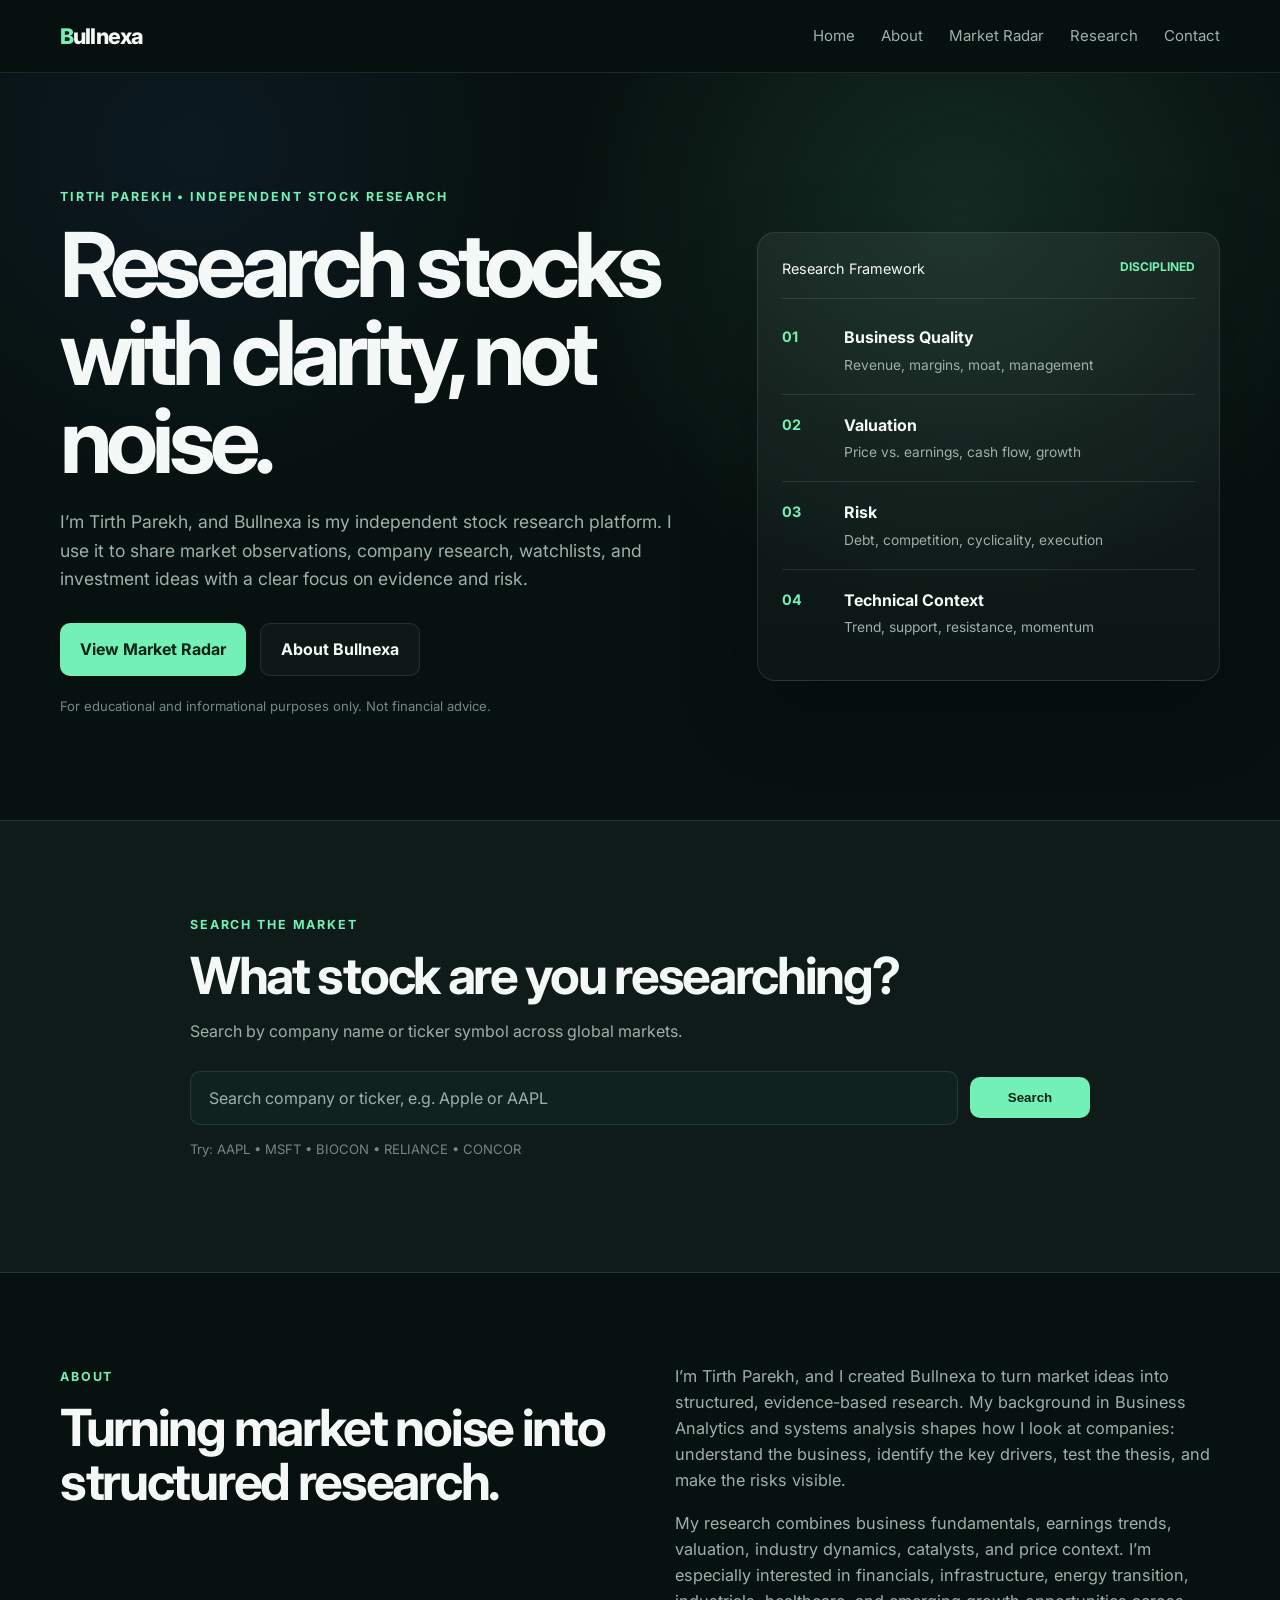
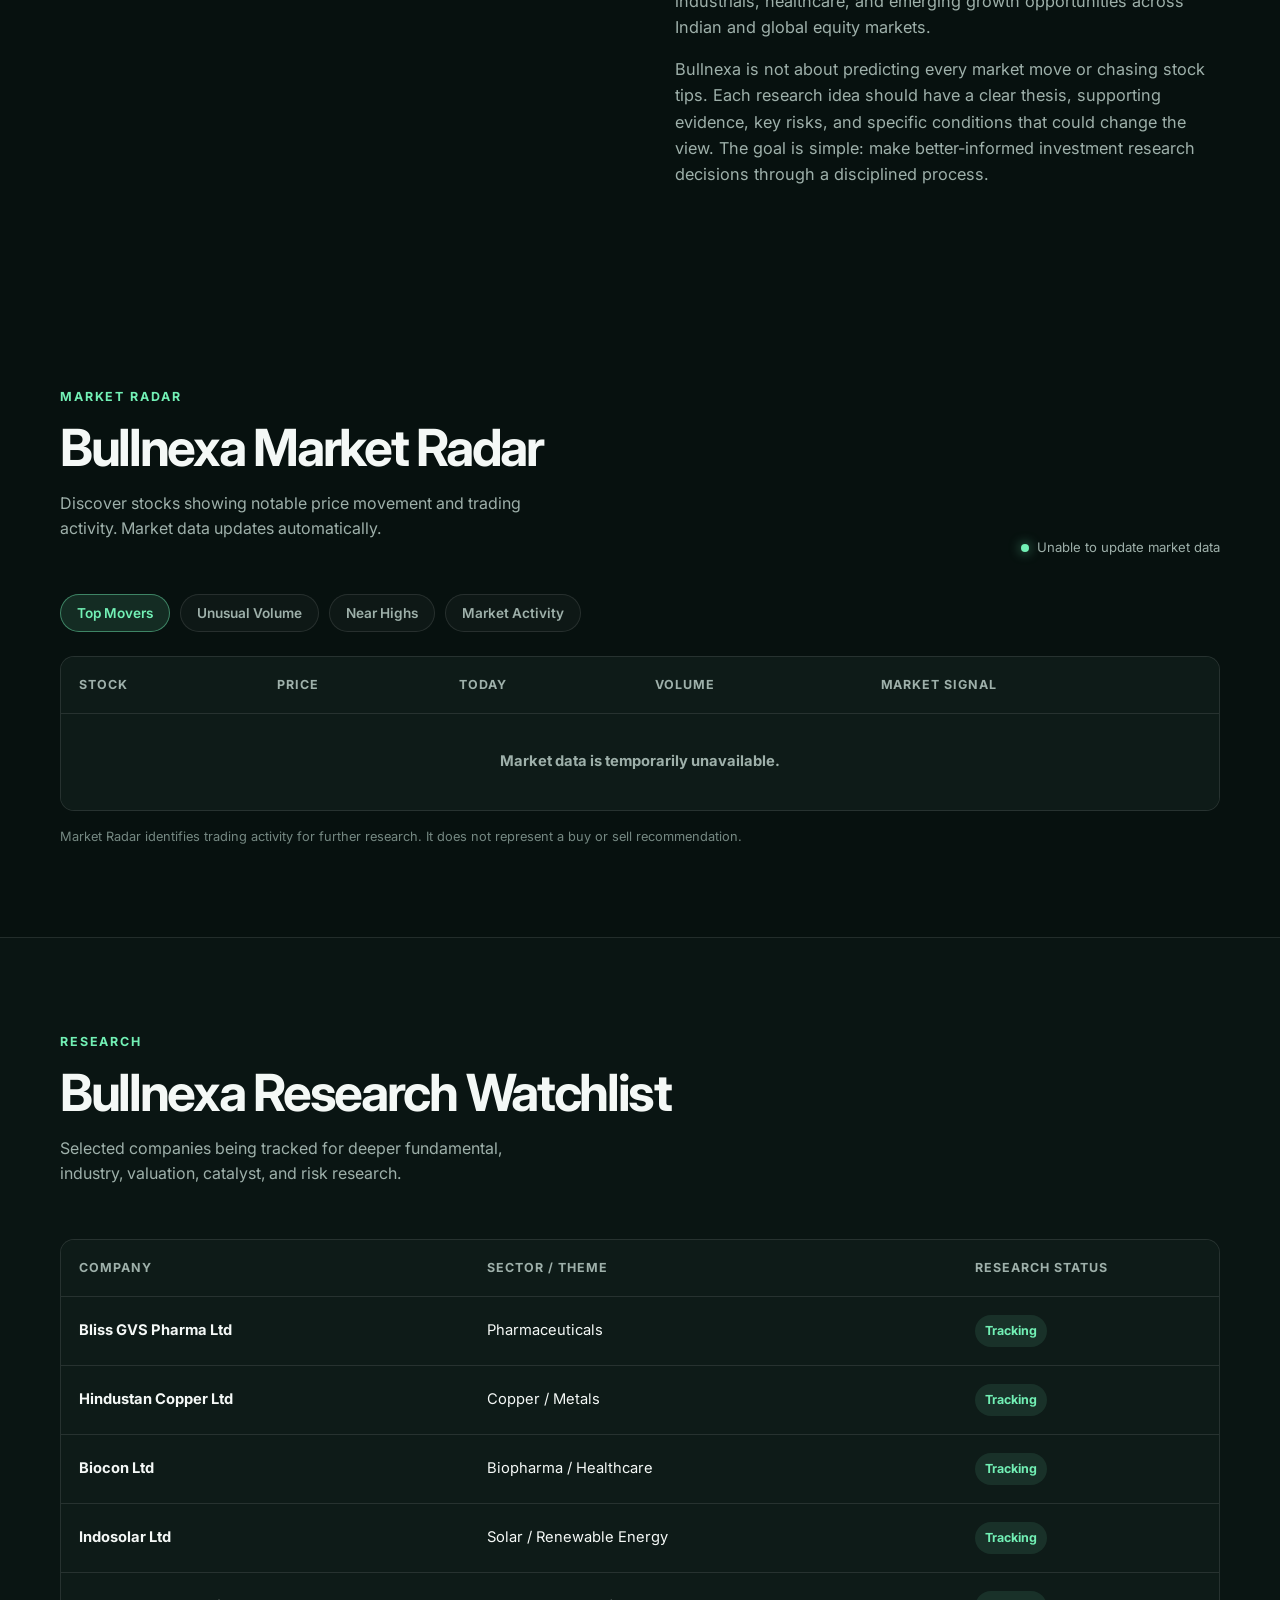
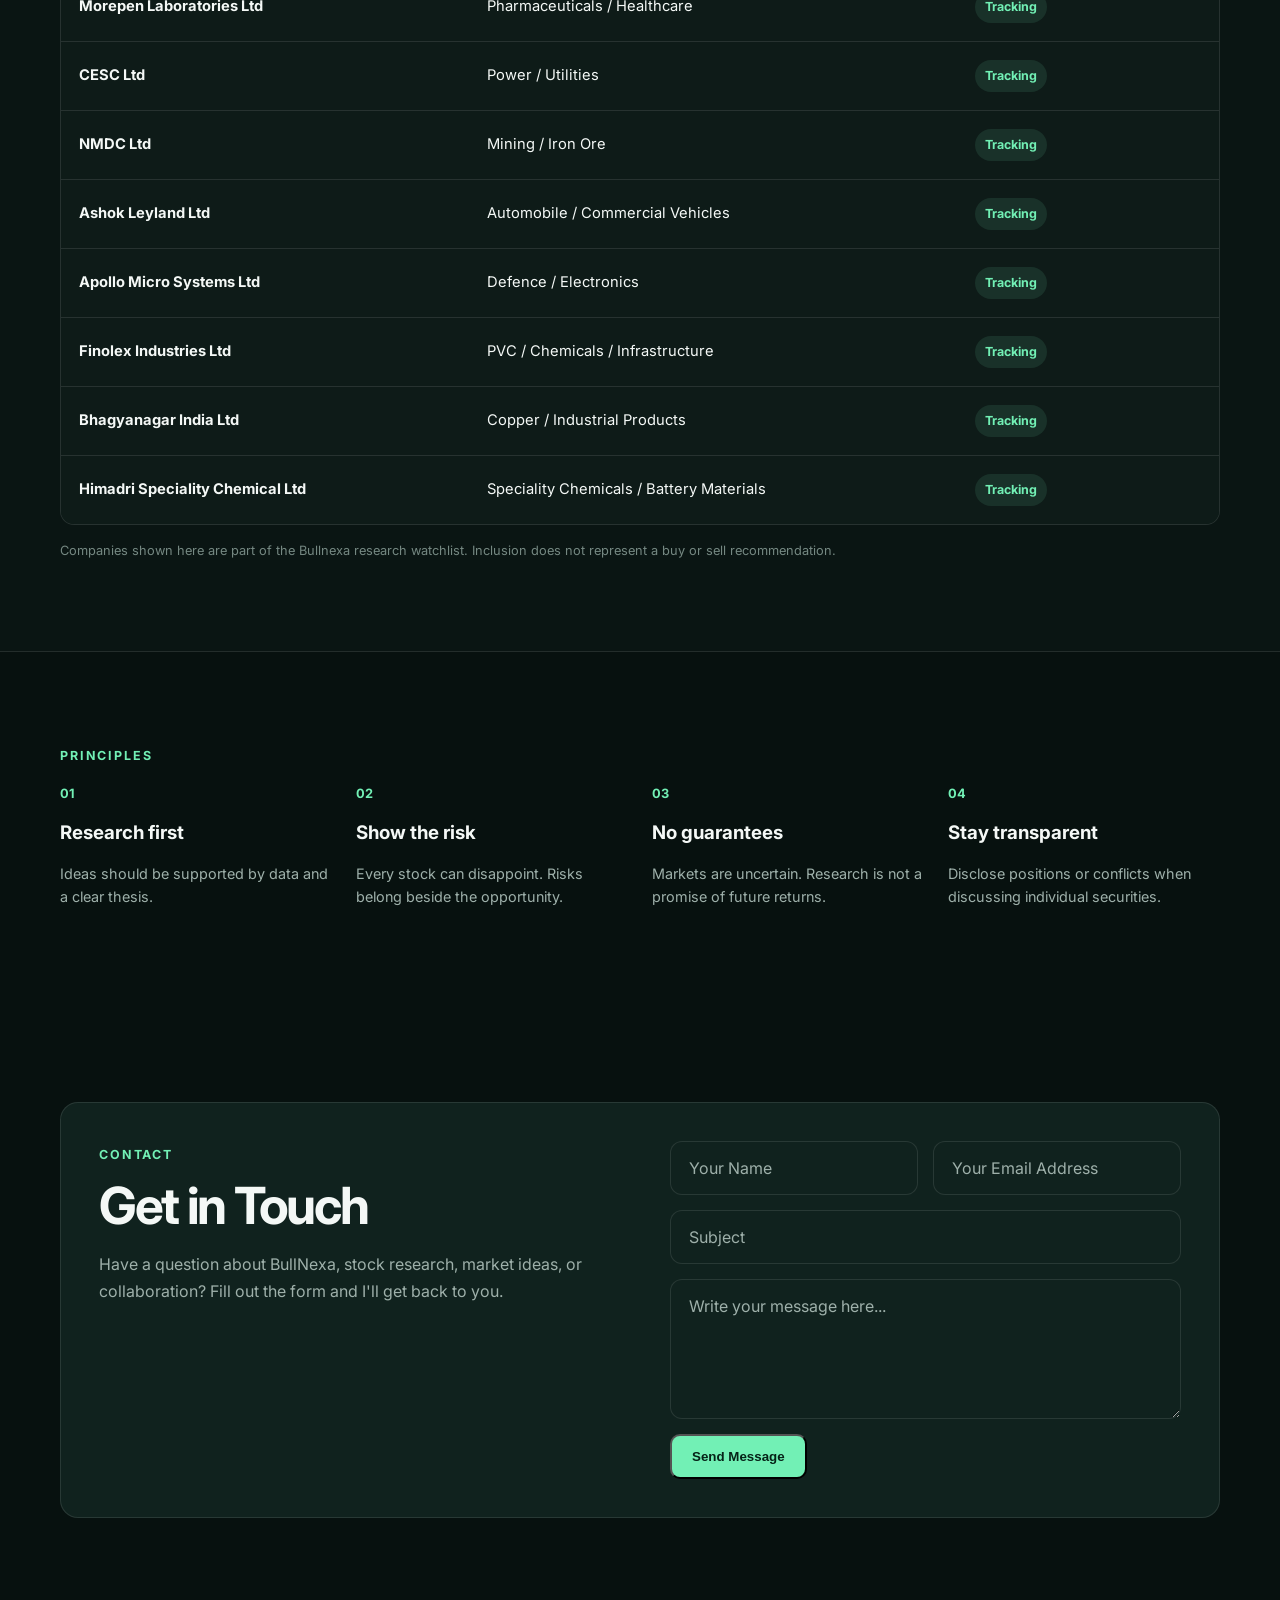
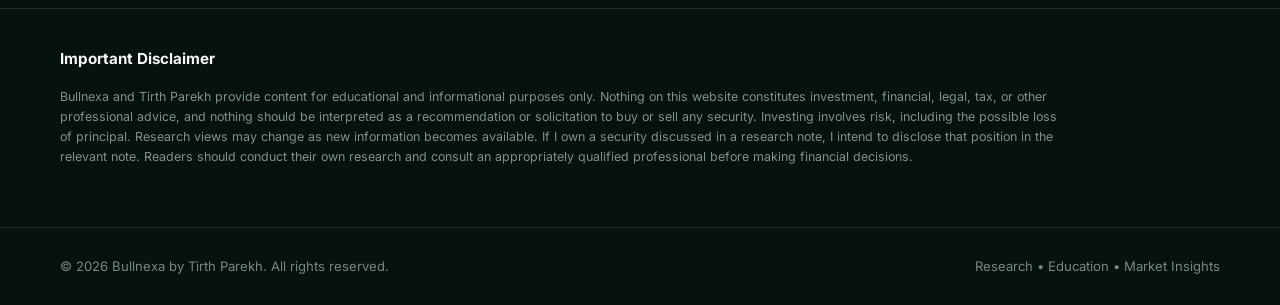
==== commit 426a545b: "Revise About section and add Research Watchlist Updated the content in the About section and added a" ====
--- a/index.html
+++ b/index.html
@@ -18,8 +18,9 @@
       <nav id="nav">
         <a href="#home">Home</a>
         <a href="#about">About</a>
-        <a href="#market-radar">Market Radar</a>
-        <a href="#contact">Contact</a>
+       <a href="#market-radar">Market Radar</a>
+      <a href="#research">Research</a>
+      <a href="#contact">Contact</a>
       </nav>
     </div>
   </header>
@@ -108,24 +109,23 @@
       <div class="container two-col">
         <div>
           <span class="section-label">About</span>
-          <h2>Independent research by Tirth Parekh.</h2>
+          <h2>Turning market noise into structured research.</h2>
         </div>
         <div>
           <p>
-            I’m Tirth Parekh, a Business Systems Analyst with a background in Business Analytics.
-            I created Bullnexa as a personal platform to document how I research public companies,
-            sectors, market trends, and potential investment opportunities.
+            I’m Tirth Parekh, and I created Bullnexa to turn market ideas into structured, evidence-based research. 
+            My background in Business Analytics and systems analysis shapes how I look at companies: 
+            understand the business, identify the key drivers, test the thesis, and make the risks visible.
           </p>
           <p>
-            My research process looks at business fundamentals, earnings trends, valuation,
-            industry context, price action, catalysts, and downside risk. I’m especially interested
-            in financials, infrastructure, energy transition, solar, industrials, healthcare, and
-            emerging growth themes across Indian and global equity markets.
+            My research combines business fundamentals, earnings trends, valuation, industry dynamics, catalysts, 
+            and price context. I’m especially interested in financials, infrastructure, energy transition, industrials, 
+            healthcare, and emerging growth opportunities across Indian and global equity markets.
           </p>
           <p>
-            Bullnexa is about building a disciplined research process, not predicting every market
-            move. Every idea should have a thesis, supporting evidence, key risks, and conditions
-            that could prove the thesis wrong.
+            Bullnexa is not about predicting every market move or chasing stock tips. Each research idea should 
+            have a clear thesis, supporting evidence, key risks, and specific conditions that could change the view. 
+            The goal is simple: make better-informed investment research decisions through a disciplined process.
           </p>
         </div>
       </div>
@@ -203,8 +203,122 @@
 
   </div>
 </section>
-
-    <section class="section alt">
+<!-- Bullnexa Research Watchlist -->
+<section class="section alt" id="research">
+  <div class="container">
+
+    <span class="section-label">Research</span>
+
+    <div class="section-head">
+      <div>
+        <h2>Bullnexa Research Watchlist</h2>
+        <p>
+          Selected companies being tracked for deeper fundamental,
+          industry, valuation, catalyst, and risk research.
+        </p>
+      </div>
+    </div>
+
+    <div class="table-wrap radar-table-wrap">
+      <table class="radar-table">
+
+        <thead>
+          <tr>
+            <th>Company</th>
+            <th>Sector / Theme</th>
+            <th>Research Status</th>
+          </tr>
+        </thead>
+
+        <tbody>
+
+          <tr>
+            <td><strong>Bliss GVS Pharma Ltd</strong></td>
+            <td>Pharmaceuticals</td>
+            <td><span class="radar-signal">Tracking</span></td>
+          </tr>
+
+          <tr>
+            <td><strong>Hindustan Copper Ltd</strong></td>
+            <td>Copper / Metals</td>
+            <td><span class="radar-signal">Tracking</span></td>
+          </tr>
+
+          <tr>
+            <td><strong>Biocon Ltd</strong></td>
+            <td>Biopharma / Healthcare</td>
+            <td><span class="radar-signal">Tracking</span></td>
+          </tr>
+
+          <tr>
+            <td><strong>Indosolar Ltd</strong></td>
+            <td>Solar / Renewable Energy</td>
+            <td><span class="radar-signal">Tracking</span></td>
+          </tr>
+
+          <tr>
+            <td><strong>Morepen Laboratories Ltd</strong></td>
+            <td>Pharmaceuticals / Healthcare</td>
+            <td><span class="radar-signal">Tracking</span></td>
+          </tr>
+
+          <tr>
+            <td><strong>CESC Ltd</strong></td>
+            <td>Power / Utilities</td>
+            <td><span class="radar-signal">Tracking</span></td>
+          </tr>
+
+          <tr>
+            <td><strong>NMDC Ltd</strong></td>
+            <td>Mining / Iron Ore</td>
+            <td><span class="radar-signal">Tracking</span></td>
+          </tr>
+
+          <tr>
+            <td><strong>Ashok Leyland Ltd</strong></td>
+            <td>Automobile / Commercial Vehicles</td>
+            <td><span class="radar-signal">Tracking</span></td>
+          </tr>
+
+          <tr>
+            <td><strong>Apollo Micro Systems Ltd</strong></td>
+            <td>Defence / Electronics</td>
+            <td><span class="radar-signal">Tracking</span></td>
+          </tr>
+
+          <tr>
+            <td><strong>Finolex Industries Ltd</strong></td>
+            <td>PVC / Chemicals / Infrastructure</td>
+            <td><span class="radar-signal">Tracking</span></td>
+          </tr>
+
+          <tr>
+            <td><strong>Bhagyanagar India Ltd</strong></td>
+            <td>Copper / Industrial Products</td>
+            <td><span class="radar-signal">Tracking</span></td>
+          </tr>
+
+          <tr>
+            <td><strong>Himadri Speciality Chemical Ltd</strong></td>
+            <td>Speciality Chemicals / Battery Materials</td>
+            <td><span class="radar-signal">Tracking</span></td>
+          </tr>
+
+        </tbody>
+
+      </table>
+    </div>
+
+    <div class="radar-footer">
+      <p>
+        Companies shown here are part of the Bullnexa research watchlist.
+        Inclusion does not represent a buy or sell recommendation.
+      </p>
+    </div>
+
+  </div>
+</section>
+    <section class="section">
       <div class="container">
         <span class="section-label">Principles</span>
         <div class="principles">
--- a/style.css
+++ b/style.css
@@ -640,3 +640,133 @@
     width: 100%;
   }
 }
+/* =========================
+   BULLNEXA MARKET RADAR
+========================= */
+
+#market-radar {
+  background: var(--bg);
+}
+
+.radar-update {
+  display: flex;
+  align-items: center;
+  gap: 8px;
+  color: var(--muted);
+  font-size: .82rem;
+  white-space: nowrap;
+}
+
+.radar-live-dot {
+  width: 8px;
+  height: 8px;
+  border-radius: 50%;
+  background: var(--accent);
+  box-shadow: 0 0 12px rgba(114, 240, 181, .65);
+}
+
+.radar-tabs {
+  display: flex;
+  gap: 10px;
+  flex-wrap: wrap;
+  margin-bottom: 24px;
+}
+
+.radar-tab {
+  padding: 10px 16px;
+  border: 1px solid var(--line);
+  border-radius: 999px;
+  background: rgba(255,255,255,.03);
+  color: var(--muted);
+  font-family: inherit;
+  font-size: .85rem;
+  font-weight: 600;
+  cursor: pointer;
+  transition: .2s ease;
+}
+
+.radar-tab:hover {
+  color: var(--text);
+  border-color: rgba(114,240,181,.35);
+}
+
+.radar-tab.active {
+  background: rgba(114,240,181,.12);
+  border-color: rgba(114,240,181,.45);
+  color: var(--accent);
+}
+
+.radar-table-wrap {
+  background: var(--panel);
+}
+
+.radar-table {
+  min-width: 760px;
+}
+
+.radar-table td:first-child {
+  font-weight: 700;
+}
+
+.radar-loading-row td {
+  text-align: center;
+  padding: 36px 18px;
+  color: var(--muted);
+}
+
+.radar-price {
+  font-weight: 600;
+}
+
+.radar-change {
+  font-weight: 700;
+}
+
+.radar-change.positive {
+  color: var(--accent);
+}
+
+.radar-change.negative {
+  color: #ff7d7d;
+}
+
+.radar-signal {
+  display: inline-flex;
+  align-items: center;
+  padding: 6px 10px;
+  border-radius: 999px;
+  background: rgba(114,240,181,.10);
+  color: var(--accent);
+  font-size: .78rem;
+  font-weight: 700;
+}
+
+.radar-footer {
+  margin-top: 16px;
+}
+
+.radar-footer p {
+  margin: 0;
+  color: #758882;
+  font-size: .8rem;
+}
+
+@media (max-width: 700px) {
+  .radar-update {
+    margin-top: 8px;
+  }
+
+  .radar-tabs {
+    gap: 8px;
+  }
+
+  .radar-tab {
+    padding: 9px 13px;
+    font-size: .78rem;
+  }
+
+  .radar-table th,
+  .radar-table td {
+    padding: 14px;
+  }
+}
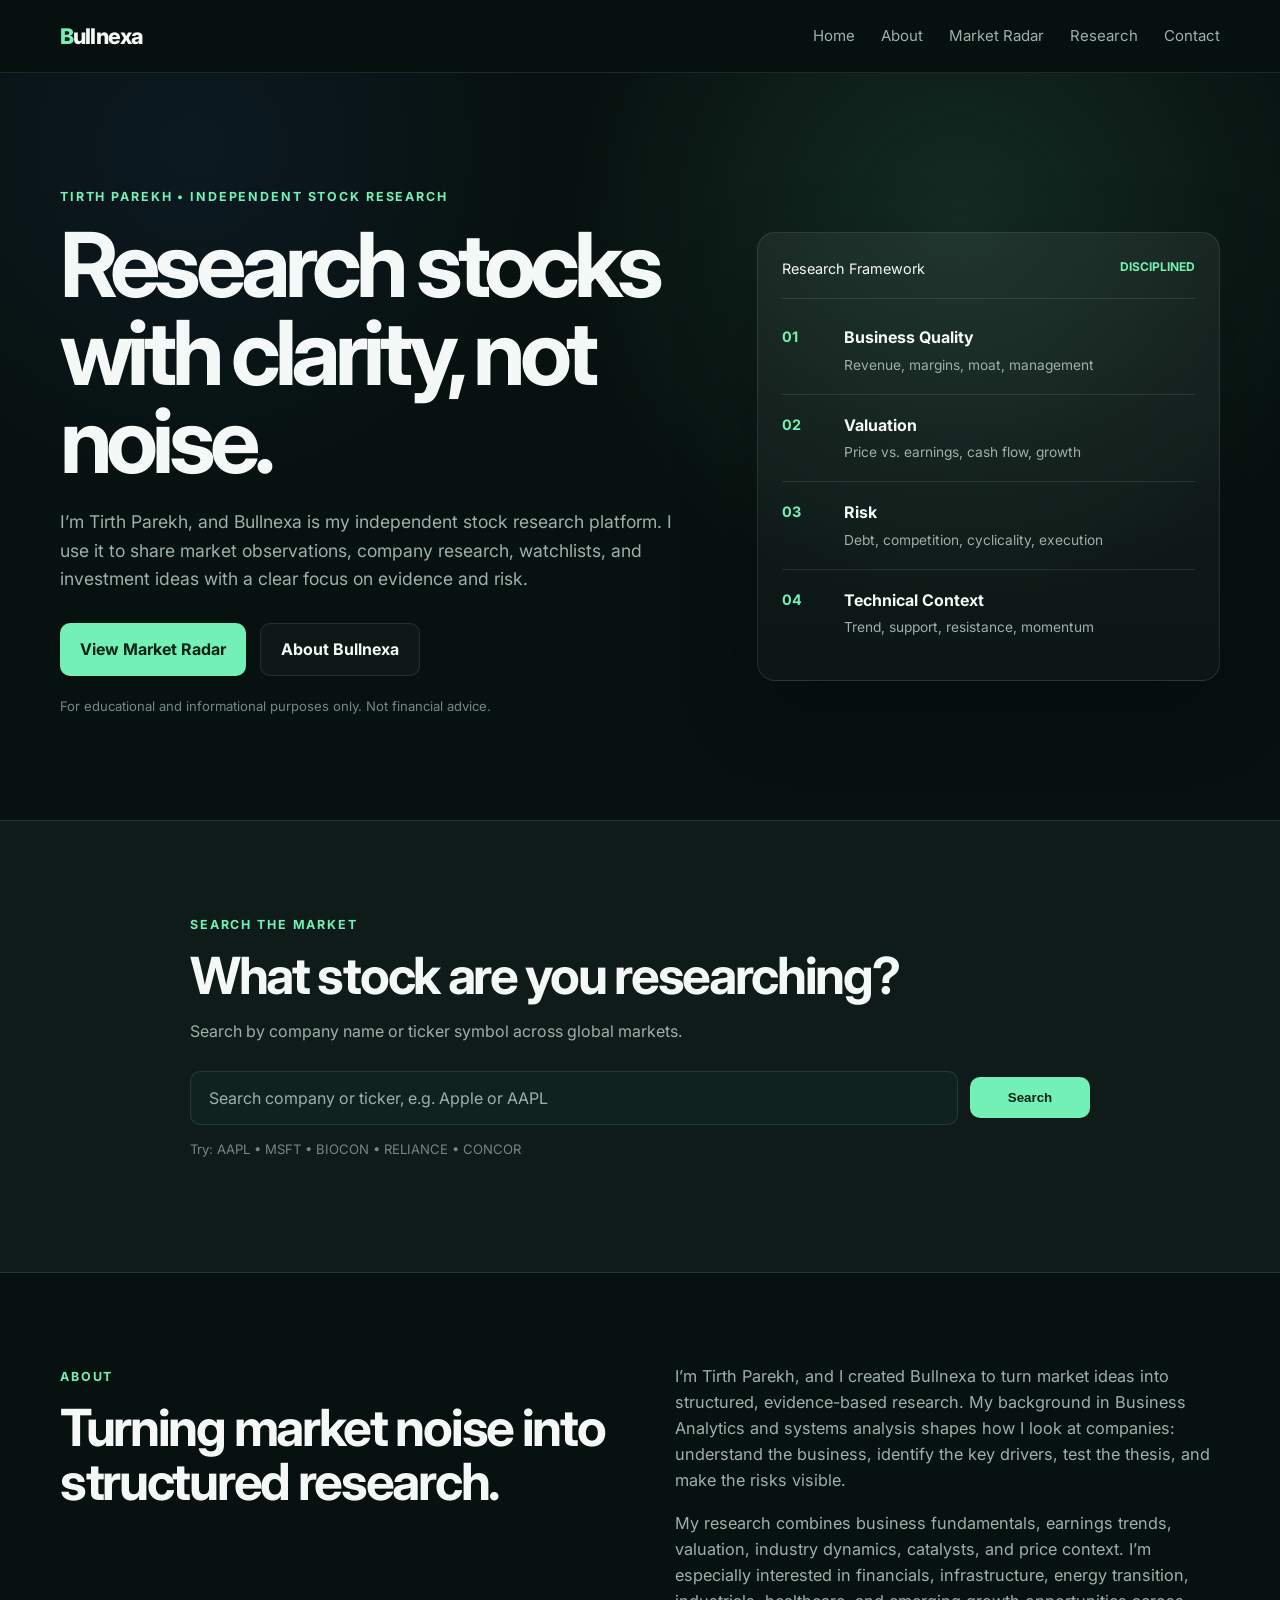
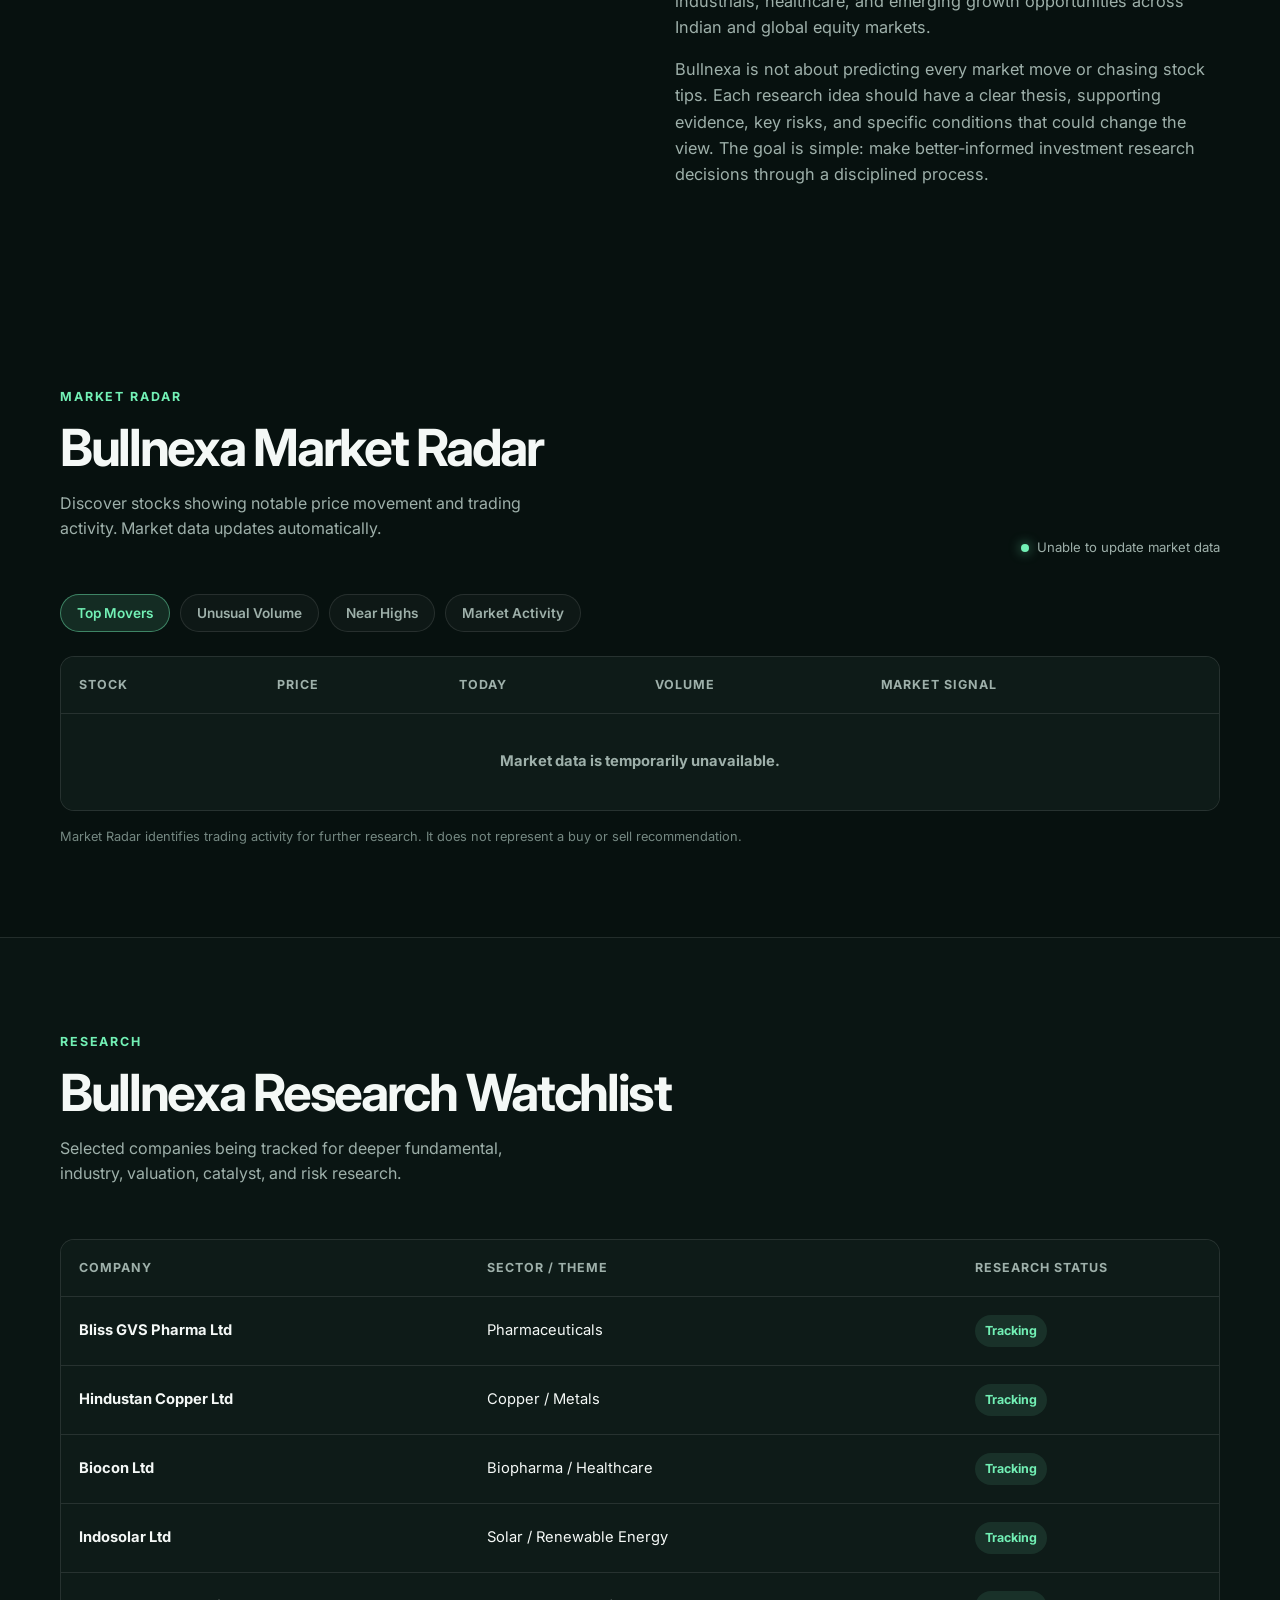
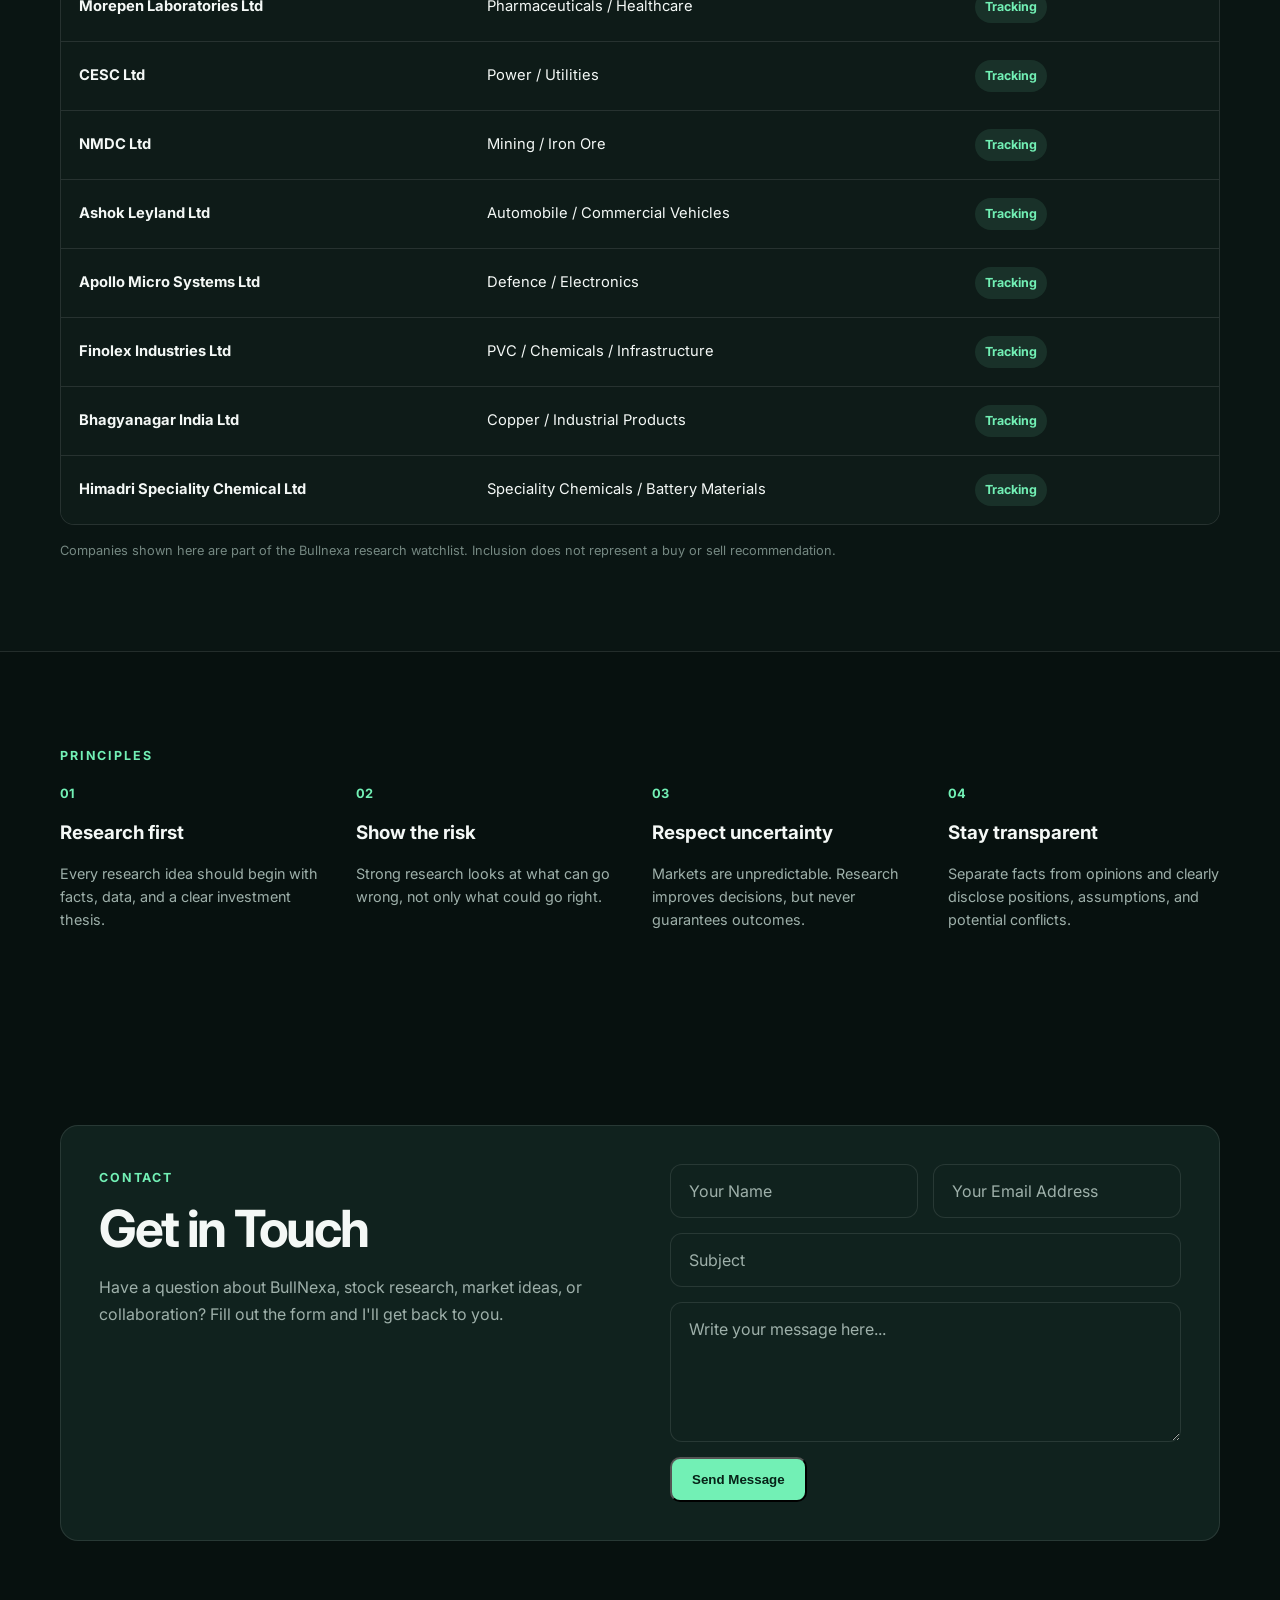
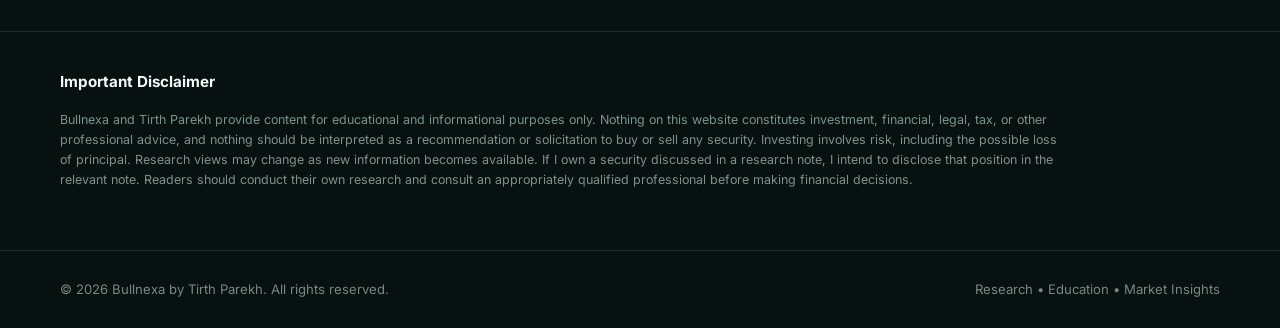
==== commit cfb58b84: "Revise principles descriptions for clarity Updated principles section with revised descriptions for " ====
--- a/index.html
+++ b/index.html
@@ -322,10 +322,10 @@
       <div class="container">
         <span class="section-label">Principles</span>
         <div class="principles">
-          <div><strong>01</strong><h3>Research first</h3><p>Ideas should be supported by data and a clear thesis.</p></div>
-          <div><strong>02</strong><h3>Show the risk</h3><p>Every stock can disappoint. Risks belong beside the opportunity.</p></div>
-          <div><strong>03</strong><h3>No guarantees</h3><p>Markets are uncertain. Research is not a promise of future returns.</p></div>
-          <div><strong>04</strong><h3>Stay transparent</h3><p>Disclose positions or conflicts when discussing individual securities.</p></div>
+          <div><strong>01</strong><h3>Research first</h3><p>Every research idea should begin with facts, data, and a clear investment thesis.</p></div>
+          <div><strong>02</strong><h3>Show the risk</h3><p>Strong research looks at what can go wrong, not only what could go right.</p></div>
+          <div><strong>03</strong><h3>Respect uncertainty</h3><p>Markets are unpredictable. Research improves decisions, but never guarantees outcomes.</p></div>
+          <div><strong>04</strong><h3>Stay transparent</h3><p>Separate facts from opinions and clearly disclose positions, assumptions, and potential conflicts.</p></div>
         </div>
       </div>
     </section>
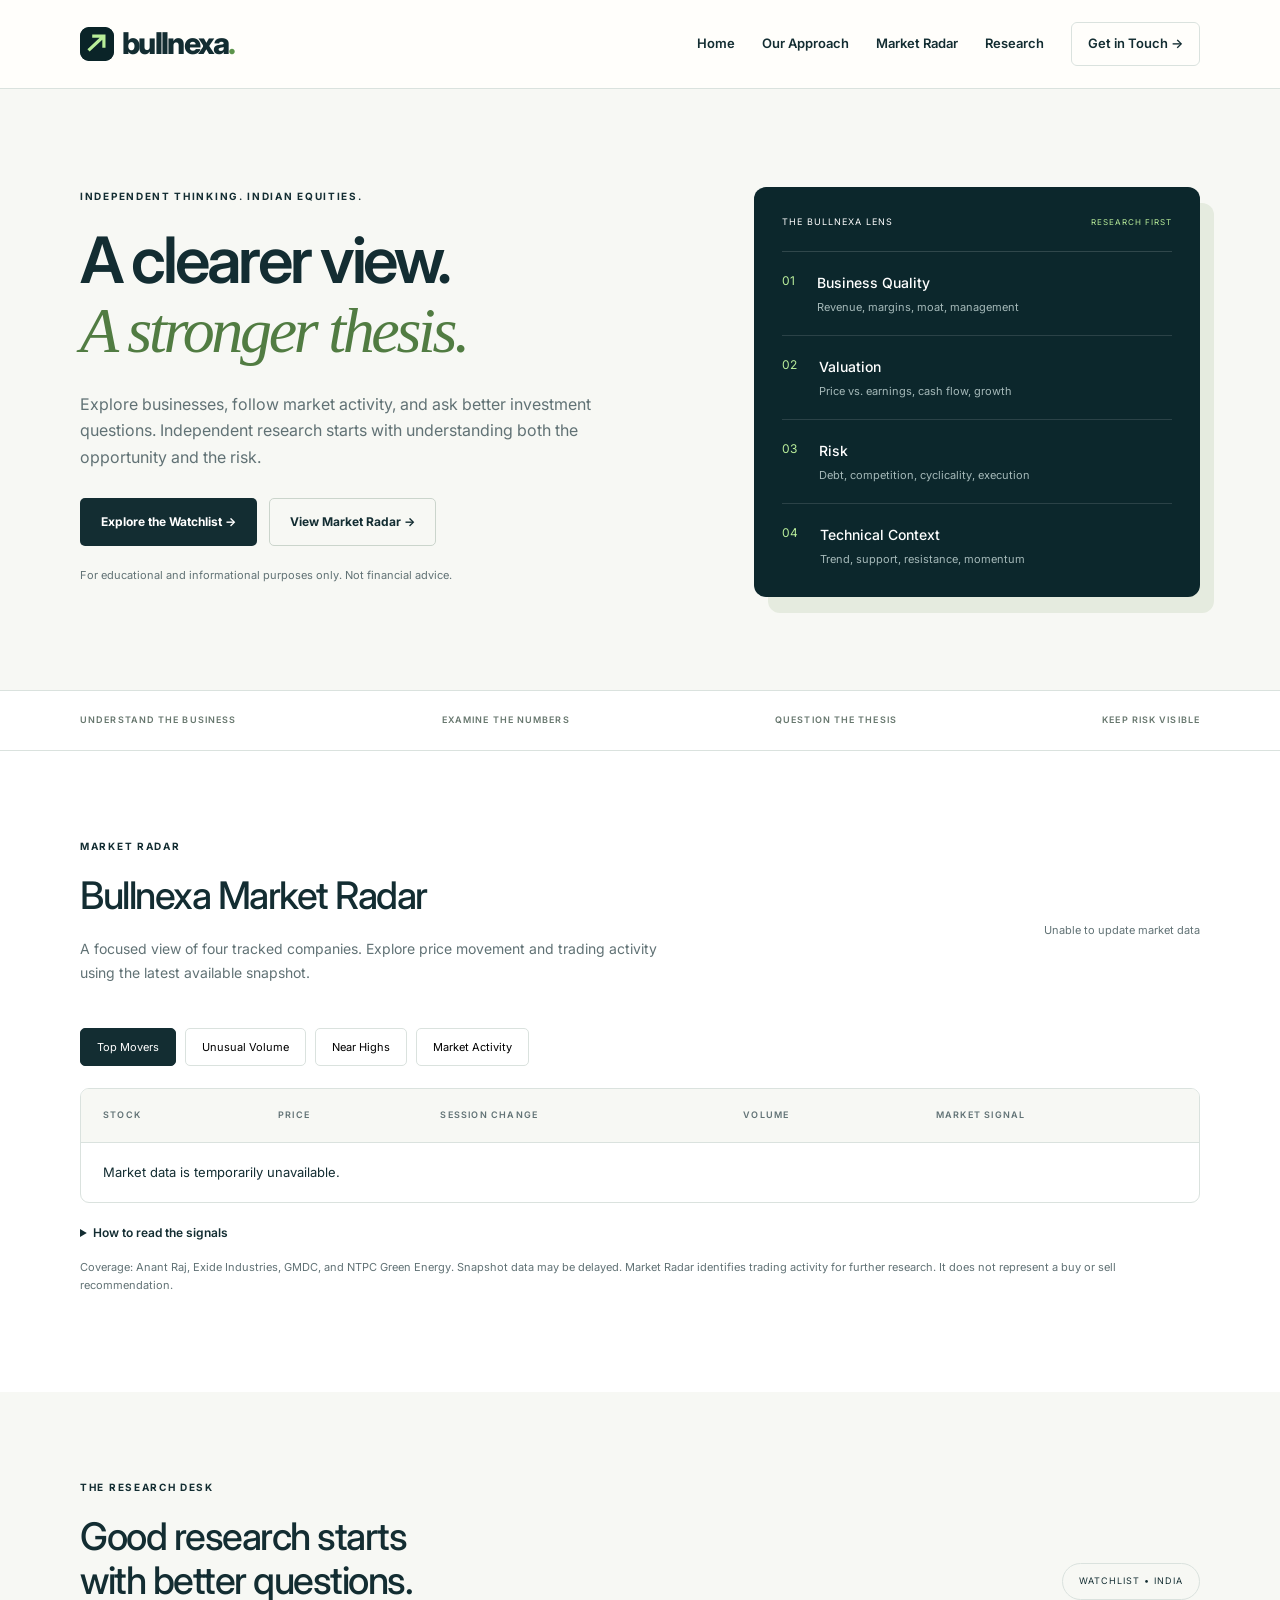
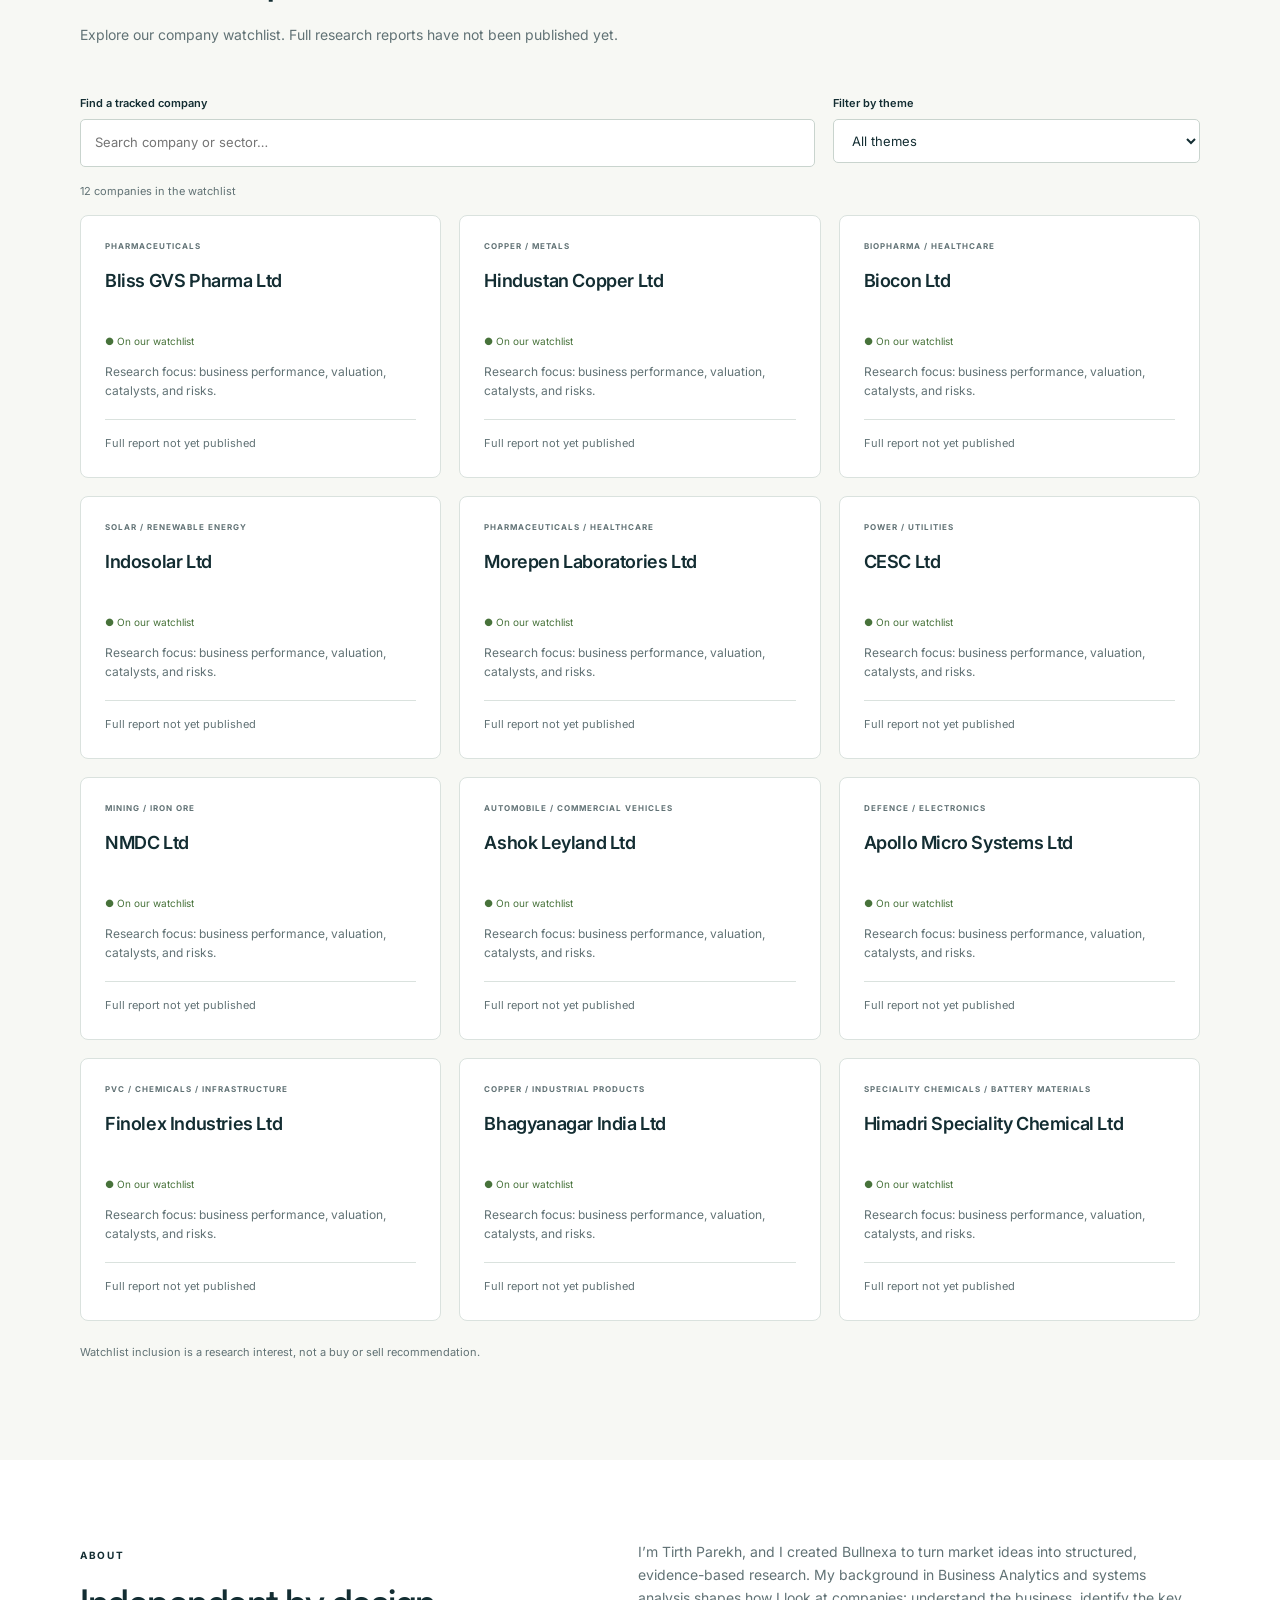
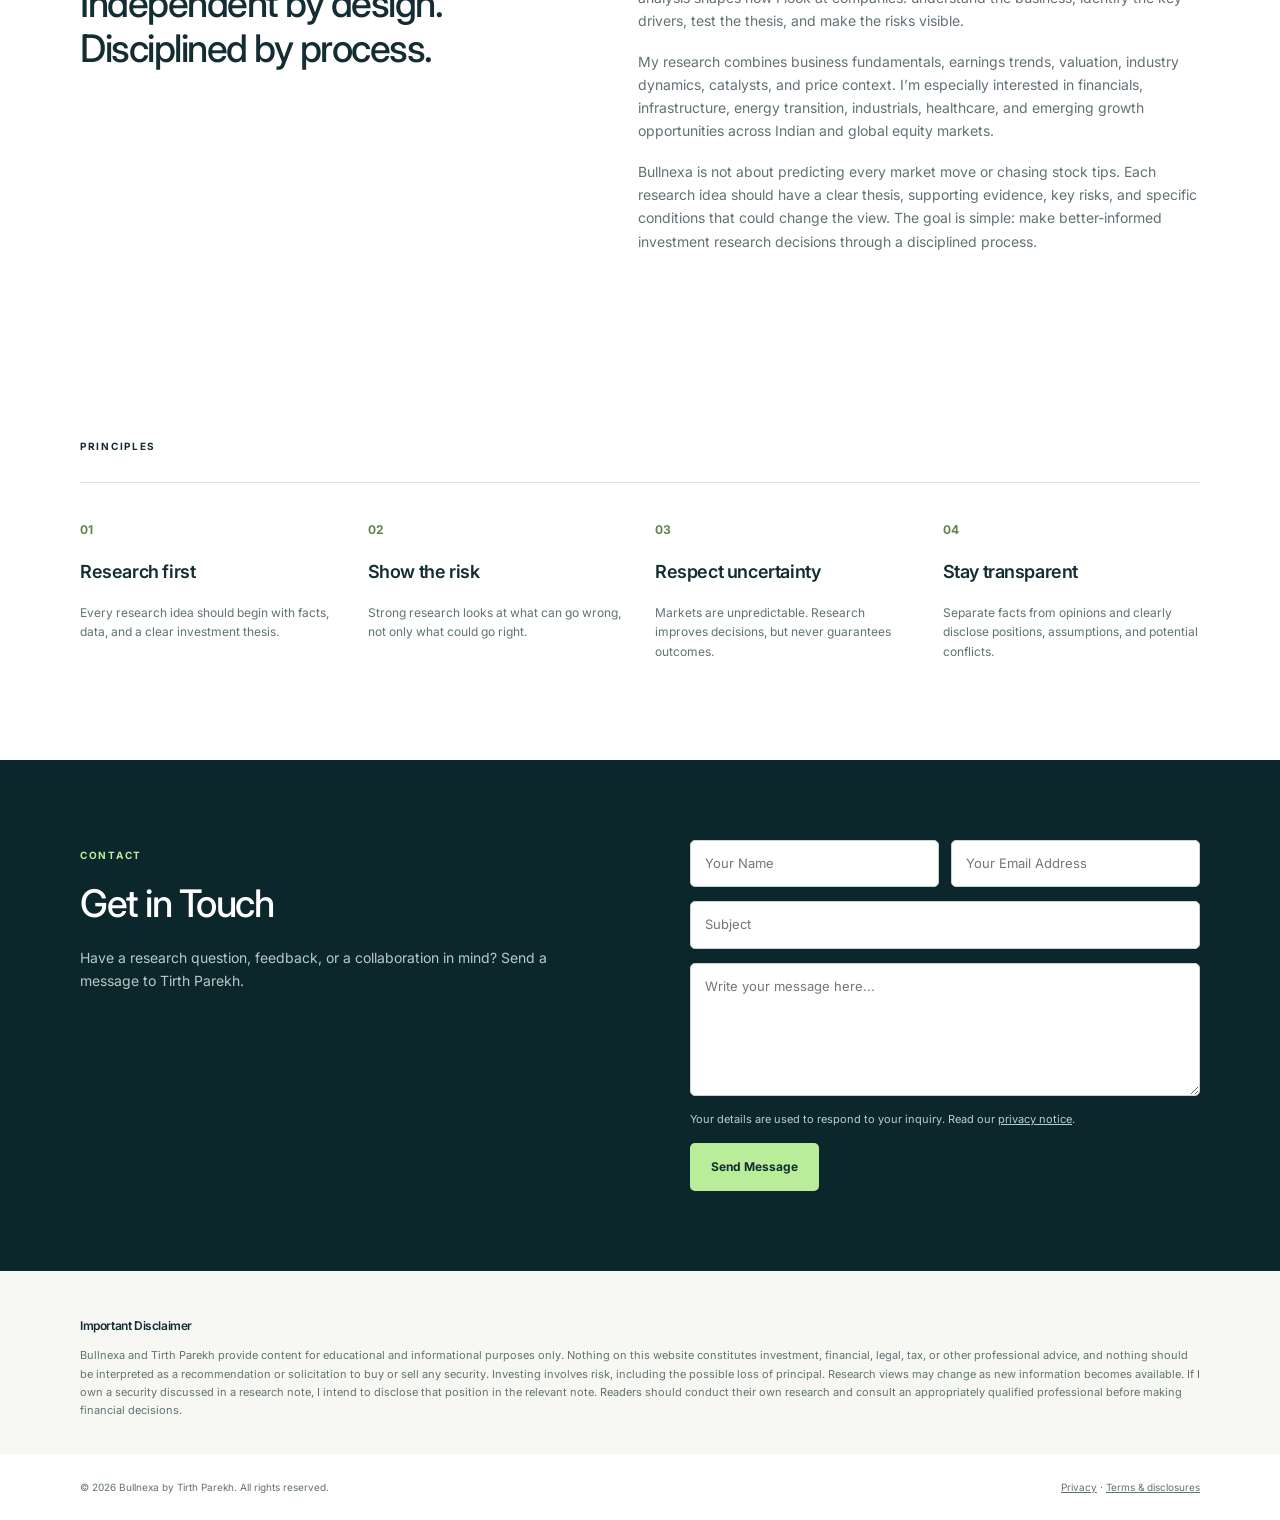
==== commit e52999f5: "Update Bullnexa website design" ====
--- a/index.html
+++ b/index.html
@@ -9,43 +9,43 @@
   <link rel="preconnect" href="https://fonts.gstatic.com" crossorigin>
   <link href="https://fonts.googleapis.com/css2?family=Inter:wght@400;500;600;700;800&display=swap" rel="stylesheet">
   <link rel="stylesheet" href="style.css" />
-</head>
+<link rel="icon" href="favicon.svg" type="image/svg+xml"><link rel="canonical" href="https://bullnexainsights.com/"><meta property="og:title" content="Bullnexa | Independent Stock Research"><meta property="og:description" content="Explore company watchlists, market activity, and a disciplined research approach."><meta property="og:type" content="website"><meta property="og:url" content="https://bullnexainsights.com/"></head>
 <body>
+<a class="skip" href="#main">Skip to content</a>
   <header class="site-header">
     <div class="container nav-wrap">
-      <a class="brand" href="#home">Bullnexa</a>
-      <button class="menu-btn" id="menuBtn" aria-label="Open menu">☰</button>
+      <a class="brand" href="#home" aria-label="Bullnexa home"><img src="favicon.svg" class="brand-icon" alt="" width="34" height="34"> bullnexa<span class="brand-dot">.</span></a>
+      <button class="menu-btn" id="menuBtn" aria-label="Toggle navigation" aria-controls="nav" aria-expanded="false">☰</button>
       <nav id="nav">
         <a href="#home">Home</a>
-        <a href="#about">About</a>
+        <a href="#about">Our Approach</a>
        <a href="#market-radar">Market Radar</a>
       <a href="#research">Research</a>
-      <a href="#contact">Contact</a>
+      <a href="#contact" class="nav-contact">Get in Touch →</a>
       </nav>
     </div>
   </header>
 
-  <main>
+  <main id="main">
     <section class="hero" id="home">
       <div class="container hero-grid">
         <div>
-          <span class="eyebrow">Tirth Parekh • Independent Stock Research</span>
-          <h1>Research stocks with clarity, not noise.</h1>
+          <span class="eyebrow">Independent thinking. Indian equities.</span>
+          <h1>A clearer view.<br><em>A stronger thesis.</em></h1>
           <p class="hero-copy">
-            I’m Tirth Parekh, and Bullnexa is my independent stock research platform. I use it to share
-            market observations, company research, watchlists, and investment ideas with a clear focus on evidence and risk.
+            Explore businesses, follow market activity, and ask better investment questions. Independent research starts with understanding both the opportunity and the risk.
           </p>
           <div class="hero-actions">
-            <a class="btn primary" href="#market-radar">View Market Radar</a>
-            <a class="btn secondary" href="#about">About Bullnexa</a>
+            <a class="btn primary" href="#research">Explore the Watchlist →</a>
+            <a class="btn secondary" href="#market-radar">View Market Radar →</a>
           </div>
           <p class="microcopy">For educational and informational purposes only. Not financial advice.</p>
         </div>
 
         <div class="market-card">
           <div class="card-top">
-            <span>Research Framework</span>
-            <span class="status">DISCIPLINED</span>
+            <span>THE BULLNEXA LENS</span>
+            <span class="status">RESEARCH FIRST</span>
           </div>
           <div class="metric">
             <strong>01</strong>
@@ -66,70 +66,8 @@
         </div>
       </div>
     </section>
-    <!-- Stock Search Section -->
-<section class="stock-search-section" id="stock-search">
-  <div class="container stock-search-container">
-
-    <span class="section-label">Search the Market</span>
-
-    <h2>What stock are you researching?</h2>
-
-    <p class="stock-search-description">
-      Search by company name or ticker symbol across global markets.
-    </p>
-
-    <form id="stockSearchForm" class="stock-search-box">
-
-      <input
-        type="text"
-        id="stockSearchInput"
-        placeholder="Search company or ticker, e.g. Apple or AAPL"
-        autocomplete="off"
-        required
-      >
-
-      <button type="submit" class="btn primary">
-        Search
-      </button>
-
-    </form>
-
-    <p class="stock-search-examples">
-      Try: AAPL • MSFT • BIOCON • RELIANCE • CONCOR
-    </p>
-
-    <div id="stockSearchStatus"></div>
-
-    <div id="stockSearchResults"></div>
-
-  </div>
-</section>
-
-    <section class="section" id="about">
-      <div class="container two-col">
-        <div>
-          <span class="section-label">About</span>
-          <h2>Turning market noise into structured research.</h2>
-        </div>
-        <div>
-          <p>
-            I’m Tirth Parekh, and I created Bullnexa to turn market ideas into structured, evidence-based research. 
-            My background in Business Analytics and systems analysis shapes how I look at companies: 
-            understand the business, identify the key drivers, test the thesis, and make the risks visible.
-          </p>
-          <p>
-            My research combines business fundamentals, earnings trends, valuation, industry dynamics, catalysts, 
-            and price context. I’m especially interested in financials, infrastructure, energy transition, industrials, 
-            healthcare, and emerging growth opportunities across Indian and global equity markets.
-          </p>
-          <p>
-            Bullnexa is not about predicting every market move or chasing stock tips. Each research idea should 
-            have a clear thesis, supporting evidence, key risks, and specific conditions that could change the view. 
-            The goal is simple: make better-informed investment research decisions through a disciplined process.
-          </p>
-        </div>
-      </div>
-    </section>
+    <div class="focus-strip"><div class="container"><span>UNDERSTAND THE BUSINESS</span><span>EXAMINE THE NUMBERS</span><span>QUESTION THE THESIS</span><span>KEEP RISK VISIBLE</span></div></div>
+
 
     <!-- Bullnexa Market Radar -->
 <section class="section" id="market-radar">
@@ -141,13 +79,12 @@
       <div>
         <h2>Bullnexa Market Radar</h2>
         <p>
-          Discover stocks showing notable price movement and trading activity.
-          Market data updates automatically.
+          A focused view of four tracked companies. Explore price movement and trading activity using the latest available snapshot.
         </p>
       </div>
 
       <div class="radar-update">
-        <span class="radar-live-dot"></span>
+        
         <span id="radarUpdated">Loading market data...</span>
       </div>
     </div>
@@ -176,7 +113,7 @@
           <tr>
             <th>Stock</th>
             <th>Price</th>
-            <th>Today</th>
+            <th>Session change</th>
             <th>Volume</th>
             <th>Market Signal</th>
           </tr>
@@ -194,130 +131,41 @@
       </table>
     </div>
 
-    <div class="radar-footer">
+    <details class="signal-help"><summary>How to read the signals</summary><p>Top Movers ranks absolute session change. Unusual Volume shows volume at least 1.5 times the feed’s average. Near Highs shows stocks within 5% of their 52-week high, when that value is available. Market Activity ranks relative volume. These filters cover only the tracked companies.</p></details><div class="radar-footer">
       <p>
-        Market Radar identifies trading activity for further research.
+        Coverage: Anant Raj, Exide Industries, GMDC, and NTPC Green Energy. Snapshot data may be delayed. Market Radar identifies trading activity for further research.
         It does not represent a buy or sell recommendation.
       </p>
     </div>
 
   </div>
 </section>
-<!-- Bullnexa Research Watchlist -->
-<section class="section alt" id="research">
-  <div class="container">
-
-    <span class="section-label">Research</span>
-
-    <div class="section-head">
-      <div>
-        <h2>Bullnexa Research Watchlist</h2>
-        <p>
-          Selected companies being tracked for deeper fundamental,
-          industry, valuation, catalyst, and risk research.
-        </p>
-      </div>
-    </div>
-
-    <div class="table-wrap radar-table-wrap">
-      <table class="radar-table">
-
-        <thead>
-          <tr>
-            <th>Company</th>
-            <th>Sector / Theme</th>
-            <th>Research Status</th>
-          </tr>
-        </thead>
-
-        <tbody>
-
-          <tr>
-            <td><strong>Bliss GVS Pharma Ltd</strong></td>
-            <td>Pharmaceuticals</td>
-            <td><span class="radar-signal">Tracking</span></td>
-          </tr>
-
-          <tr>
-            <td><strong>Hindustan Copper Ltd</strong></td>
-            <td>Copper / Metals</td>
-            <td><span class="radar-signal">Tracking</span></td>
-          </tr>
-
-          <tr>
-            <td><strong>Biocon Ltd</strong></td>
-            <td>Biopharma / Healthcare</td>
-            <td><span class="radar-signal">Tracking</span></td>
-          </tr>
-
-          <tr>
-            <td><strong>Indosolar Ltd</strong></td>
-            <td>Solar / Renewable Energy</td>
-            <td><span class="radar-signal">Tracking</span></td>
-          </tr>
-
-          <tr>
-            <td><strong>Morepen Laboratories Ltd</strong></td>
-            <td>Pharmaceuticals / Healthcare</td>
-            <td><span class="radar-signal">Tracking</span></td>
-          </tr>
-
-          <tr>
-            <td><strong>CESC Ltd</strong></td>
-            <td>Power / Utilities</td>
-            <td><span class="radar-signal">Tracking</span></td>
-          </tr>
-
-          <tr>
-            <td><strong>NMDC Ltd</strong></td>
-            <td>Mining / Iron Ore</td>
-            <td><span class="radar-signal">Tracking</span></td>
-          </tr>
-
-          <tr>
-            <td><strong>Ashok Leyland Ltd</strong></td>
-            <td>Automobile / Commercial Vehicles</td>
-            <td><span class="radar-signal">Tracking</span></td>
-          </tr>
-
-          <tr>
-            <td><strong>Apollo Micro Systems Ltd</strong></td>
-            <td>Defence / Electronics</td>
-            <td><span class="radar-signal">Tracking</span></td>
-          </tr>
-
-          <tr>
-            <td><strong>Finolex Industries Ltd</strong></td>
-            <td>PVC / Chemicals / Infrastructure</td>
-            <td><span class="radar-signal">Tracking</span></td>
-          </tr>
-
-          <tr>
-            <td><strong>Bhagyanagar India Ltd</strong></td>
-            <td>Copper / Industrial Products</td>
-            <td><span class="radar-signal">Tracking</span></td>
-          </tr>
-
-          <tr>
-            <td><strong>Himadri Speciality Chemical Ltd</strong></td>
-            <td>Speciality Chemicals / Battery Materials</td>
-            <td><span class="radar-signal">Tracking</span></td>
-          </tr>
-
-        </tbody>
-
-      </table>
-    </div>
-
-    <div class="radar-footer">
-      <p>
-        Companies shown here are part of the Bullnexa research watchlist.
-        Inclusion does not represent a buy or sell recommendation.
-      </p>
-    </div>
-
-  </div>
-</section>
+<section class="section alt" id="research"><div class="container"><span class="section-label">THE RESEARCH DESK</span><div class="section-head"><div><h2>Good research starts<br>with better questions.</h2><p>Explore our company watchlist. Full research reports have not been published yet.</p></div><span class="outline-badge">WATCHLIST • INDIA</span></div><div class="research-tools"><div><label for="researchSearch">Find a tracked company</label><input id="researchSearch" type="search" placeholder="Search company or sector…"></div><div><label for="sectorFilter">Filter by theme</label><select id="sectorFilter"><option value="">All themes</option></select></div></div><p id="researchCount" role="status" aria-live="polite"></p><div class="research-grid" id="researchCards"></div><noscript><p>Enable JavaScript to filter the watchlist. Companies tracked include Biocon, CESC, NMDC, and Ashok Leyland. No full reports are currently published.</p></noscript><p class="microcopy">Watchlist inclusion is a research interest, not a buy or sell recommendation.</p></div></section>
+    <section class="section" id="about">
+      <div class="container two-col">
+        <div>
+          <span class="section-label">About</span>
+          <h2>Independent by design.<br>Disciplined by process.</h2>
+        </div>
+        <div>
+          <p>
+            I’m Tirth Parekh, and I created Bullnexa to turn market ideas into structured, evidence-based research. 
+            My background in Business Analytics and systems analysis shapes how I look at companies: 
+            understand the business, identify the key drivers, test the thesis, and make the risks visible.
+          </p>
+          <p>
+            My research combines business fundamentals, earnings trends, valuation, industry dynamics, catalysts, 
+            and price context. I’m especially interested in financials, infrastructure, energy transition, industrials, 
+            healthcare, and emerging growth opportunities across Indian and global equity markets.
+          </p>
+          <p>
+            Bullnexa is not about predicting every market move or chasing stock tips. Each research idea should 
+            have a clear thesis, supporting evidence, key risks, and specific conditions that could change the view. 
+            The goal is simple: make better-informed investment research decisions through a disciplined process.
+          </p>
+        </div>
+      </div>
+    </section>
     <section class="section">
       <div class="container">
         <span class="section-label">Principles</span>
@@ -339,8 +187,7 @@
       <h2>Get in Touch</h2>
 
       <p>
-        Have a question about BullNexa, stock research, market ideas,
-        or collaboration? Fill out the form and I'll get back to you.
+        Have a research question, feedback, or a collaboration in mind? Send a message to Tirth Parekh.
       </p>
     </div>
 
@@ -348,7 +195,7 @@
       name="bullnexa-contact"
       method="POST"
       data-netlify="true"
-      class="contact-form"
+      action="/thank-you.html" netlify-honeypot="bot-field" class="contact-form"
     >
 
       <input
@@ -357,19 +204,19 @@
         value="bullnexa-contact"
       >
 
-      <div class="contact-form-row">
+      <p class="honeypot"><label>Leave this empty<input name="bot-field"></label></p><div class="contact-form-row">
 
         <input
           type="text"
           name="name"
-          placeholder="Your Name"
+          aria-label="Your name" placeholder="Your Name"
           required
         >
 
         <input
           type="email"
           name="email"
-          placeholder="Your Email Address"
+          aria-label="Your email address" placeholder="Your Email Address"
           required
         >
 
@@ -378,17 +225,17 @@
       <input
         type="text"
         name="subject"
-        placeholder="Subject"
+        aria-label="Subject" placeholder="Subject"
       >
 
       <textarea
         name="message"
         rows="5"
-        placeholder="Write your message here..."
+        aria-label="Your message" placeholder="Write your message here..."
         required
       ></textarea>
 
-      <button type="submit" class="btn primary">
+      <p class="microcopy">Your details are used to respond to your inquiry. Read our <a href="privacy.html">privacy notice</a>.</p><button type="submit" class="btn primary">
         Send Message
       </button>
 
@@ -410,12 +257,12 @@
   <footer>
     <div class="container footer-wrap">
       <span>© <span id="year"></span> Bullnexa by Tirth Parekh. All rights reserved.</span>
-      <span>Research • Education • Market Insights</span>
+      <span><a href="privacy.html">Privacy</a> · <a href="terms.html">Terms & disclosures</a></span>
     </div>
   </footer>
 
-  <script src="stocks.js"></script>
+  <script src="research-data.js"></script>
   <script src="script.js"></script>
-  <script src="stock-search.js"></script>
+  <script src="research.js"></script>
 </body>
 </html>
--- a/style.css
+++ b/style.css
@@ -1,772 +1 @@
-* {
-  box-sizing: border-box;
-}
-
-:root {
-  --bg: #07110f;
-  --panel: #0e1b18;
-  --panel-2: #10221e;
-  --text: #f4f8f6;
-  --muted: #9eb0aa;
-  --accent: #72f0b5;
-  --accent-dark: #35b981;
-  --line: rgba(255,255,255,.10);
-  --max: 1160px;
-}
-
-html {
-  scroll-behavior: smooth;
-}
-
-body {
-  margin: 0;
-  font-family: Inter, Arial, sans-serif;
-  background: var(--bg);
-  color: var(--text);
-  line-height: 1.6;
-}
-
-a {
-  color: inherit;
-}
-
-.container {
-  width: min(var(--max), calc(100% - 40px));
-  margin: auto;
-}
-
-.site-header {
-  position: sticky;
-  top: 0;
-  z-index: 100;
-  border-bottom: 1px solid var(--line);
-  background: rgba(7, 17, 15, .88);
-  backdrop-filter: blur(14px);
-}
-
-.nav-wrap {
-  min-height: 72px;
-  display: flex;
-  align-items: center;
-  justify-content: space-between;
-}
-
-.brand {
-  text-decoration: none;
-  font-size: 1.35rem;
-  font-weight: 800;
-  letter-spacing: -.04em;
-}
-
-.brand::first-letter {
-  color: var(--accent);
-}
-
-nav {
-  display: flex;
-  gap: 26px;
-}
-
-nav a {
-  text-decoration: none;
-  color: var(--muted);
-  font-size: .94rem;
-}
-
-nav a:hover {
-  color: var(--text);
-}
-
-.menu-btn {
-  display: none;
-  background: transparent;
-  border: 0;
-  color: var(--text);
-  font-size: 1.5rem;
-}
-
-.hero {
-  padding: 110px 0 90px;
-  background:
-    radial-gradient(circle at 75% 20%, rgba(114,240,181,.12), transparent 35%),
-    radial-gradient(circle at 15% 10%, rgba(70,120,255,.08), transparent 28%);
-}
-
-.hero-grid {
-  display: grid;
-  grid-template-columns: 1.15fr .85fr;
-  gap: 70px;
-  align-items: center;
-}
-
-.eyebrow, .section-label {
-  display: inline-block;
-  color: var(--accent);
-  font-size: .78rem;
-  text-transform: uppercase;
-  letter-spacing: .15em;
-  font-weight: 700;
-  margin-bottom: 14px;
-}
-
-h1 {
-  font-size: clamp(3rem, 7vw, 5.7rem);
-  line-height: .98;
-  letter-spacing: -.065em;
-  margin: 0 0 24px;
-  max-width: 830px;
-}
-
-h2 {
-  font-size: clamp(2rem, 4vw, 3.4rem);
-  line-height: 1.05;
-  letter-spacing: -.045em;
-  margin: 0;
-}
-
-h3 {
-  margin-top: 0;
-}
-
-.hero-copy {
-  max-width: 660px;
-  color: var(--muted);
-  font-size: 1.1rem;
-}
-
-.hero-actions {
-  display: flex;
-  gap: 14px;
-  flex-wrap: wrap;
-  margin-top: 30px;
-}
-
-.btn {
-  display: inline-flex;
-  align-items: center;
-  justify-content: center;
-  padding: 13px 20px;
-  border-radius: 10px;
-  text-decoration: none;
-  font-weight: 700;
-}
-
-.primary {
-  background: var(--accent);
-  color: #062217;
-}
-
-.primary:hover {
-  background: #93f6c8;
-}
-
-.secondary {
-  border: 1px solid var(--line);
-  background: rgba(255,255,255,.03);
-}
-
-.microcopy {
-  margin-top: 20px;
-  color: #758882;
-  font-size: .82rem;
-}
-
-.market-card {
-  border: 1px solid var(--line);
-  background: linear-gradient(180deg, rgba(255,255,255,.055), rgba(255,255,255,.025));
-  border-radius: 18px;
-  padding: 24px;
-  box-shadow: 0 30px 80px rgba(0,0,0,.25);
-}
-
-.card-top {
-  display: flex;
-  justify-content: space-between;
-  border-bottom: 1px solid var(--line);
-  padding-bottom: 18px;
-  margin-bottom: 8px;
-  font-size: .9rem;
-}
-
-.status {
-  color: var(--accent);
-  font-weight: 700;
-  font-size: .75rem;
-}
-
-.metric {
-  display: grid;
-  grid-template-columns: 48px 1fr;
-  gap: 14px;
-  padding: 18px 0;
-  border-bottom: 1px solid var(--line);
-}
-
-.metric:last-child {
-  border-bottom: 0;
-}
-
-.metric strong {
-  color: var(--accent);
-  font-size: .9rem;
-}
-
-.metric b, .metric span {
-  display: block;
-}
-
-.metric span {
-  color: var(--muted);
-  font-size: .86rem;
-  margin-top: 3px;
-}
-
-.section {
-  padding: 90px 0;
-}
-
-.alt {
-  background: #0a1513;
-  border-top: 1px solid var(--line);
-  border-bottom: 1px solid var(--line);
-}
-
-.two-col {
-  display: grid;
-  grid-template-columns: 1fr 1fr;
-  gap: 70px;
-}
-
-.two-col p {
-  margin-top: 0;
-  color: var(--muted);
-  font-size: 1.02rem;
-}
-
-.section-head {
-  display: flex;
-  justify-content: space-between;
-  align-items: end;
-  gap: 30px;
-  margin-bottom: 36px;
-}
-
-.section-head p {
-  color: var(--muted);
-  max-width: 470px;
-}
-
-.cards {
-  display: grid;
-  grid-template-columns: repeat(3, 1fr);
-  gap: 18px;
-}
-
-.research-card {
-  padding: 26px;
-  border: 1px solid var(--line);
-  border-radius: 14px;
-  background: var(--panel);
-}
-
-.research-card .tag {
-  display: inline-block;
-  color: var(--accent);
-  font-size: .72rem;
-  font-weight: 700;
-  margin-bottom: 20px;
-  text-transform: uppercase;
-  letter-spacing: .1em;
-}
-
-.research-card p {
-  color: var(--muted);
-  min-height: 78px;
-}
-
-.research-card a {
-  text-decoration: none;
-  color: var(--accent);
-  font-weight: 600;
-  font-size: .9rem;
-}
-
-.table-wrap {
-  overflow-x: auto;
-  border: 1px solid var(--line);
-  border-radius: 14px;
-}
-
-table {
-  width: 100%;
-  border-collapse: collapse;
-  min-width: 760px;
-  background: var(--panel);
-}
-
-th, td {
-  text-align: left;
-  padding: 18px;
-  border-bottom: 1px solid var(--line);
-}
-
-th {
-  color: var(--muted);
-  font-size: .78rem;
-  text-transform: uppercase;
-  letter-spacing: .08em;
-}
-
-td {
-  font-size: .92rem;
-}
-
-tr:last-child td {
-  border-bottom: 0;
-}
-
-.pill {
-  padding: 5px 9px;
-  border-radius: 999px;
-  background: rgba(114,240,181,.10);
-  color: var(--accent);
-  font-size: .78rem;
-}
-
-.principles {
-  display: grid;
-  grid-template-columns: repeat(4, 1fr);
-  gap: 24px;
-}
-
-.principles strong {
-  color: var(--accent);
-  font-size: .8rem;
-}
-
-.principles h3 {
-  margin: 12px 0 8px;
-}
-
-.principles p {
-  color: var(--muted);
-  font-size: .9rem;
-}
-
-.contact-box {
-    display: grid;
-    grid-template-columns: 1fr 1fr;
-    gap: 60px;
-    align-items: start;
-    padding: 38px;
-    background: var(--panel-2);
-    border: 1px solid var(--line);
-    border-radius: 18px;
-}
-
-.contact-intro h2 {
-    margin-bottom: 18px;
-}
-
-.contact-intro p {
-    color: var(--muted);
-    line-height: 1.7;
-    margin-bottom: 25px;
-}
-
-.contact-form {
-    display: flex;
-    flex-direction: column;
-    gap: 15px;
-}
-
-.contact-form-row {
-    display: grid;
-    grid-template-columns: 1fr 1fr;
-    gap: 15px;
-}
-
-.contact-form input,
-.contact-form textarea {
-    width: 100%;
-    box-sizing: border-box;
-    padding: 16px 18px;
-    background: var(--panel-2);
-    color: var(--text);
-    border: 1px solid var(--line);
-    border-radius: 12px;
-    font-family: inherit;
-    font-size: 16px;
-    outline: none;
-}
-
-.contact-form input::placeholder,
-.contact-form textarea::placeholder {
-    color: var(--muted);
-}
-
-.contact-form input:focus,
-.contact-form textarea:focus {
-    border-color: var(--accent);
-}
-
-.contact-form textarea {
-    min-height: 140px;
-    resize: vertical;
-}
-
-.contact-form button {
-    width: fit-content;
-    cursor: pointer;
-}
-
-@media (max-width: 800px) {
-    .contact-box {
-        grid-template-columns: 1fr;
-        gap: 35px;
-    }
-
-    .contact-form-row {
-        grid-template-columns: 1fr;
-    }
-
-    .contact-form button {
-        width: 100%;
-    }
-}
-
-.disclaimer {
-  padding: 38px 0 48px;
-  border-top: 1px solid var(--line);
-}
-
-.disclaimer h3 {
-  font-size: .95rem;
-}
-
-.disclaimer p {
-  color: #7f918b;
-  font-size: .78rem;
-  max-width: 1000px;
-}
-
-footer {
-  padding: 28px 0;
-  border-top: 1px solid var(--line);
-  color: #768882;
-  font-size: .82rem;
-}
-
-.footer-wrap {
-  display: flex;
-  justify-content: space-between;
-  gap: 20px;
-}
-
-@media (max-width: 850px) {
-  .hero-grid, .two-col {
-    grid-template-columns: 1fr;
-  }
-
-  .cards {
-    grid-template-columns: 1fr;
-  }
-
-  .principles {
-    grid-template-columns: 1fr 1fr;
-  }
-
-  .hero {
-    padding-top: 80px;
-  }
-
-  .menu-btn {
-    display: block;
-  }
-
-  nav {
-    display: none;
-    position: absolute;
-    top: 72px;
-    left: 0;
-    right: 0;
-    padding: 20px;
-    background: #0a1513;
-    border-bottom: 1px solid var(--line);
-    flex-direction: column;
-  }
-
-  nav.open {
-    display: flex;
-  }
-
-  .section-head, .contact-box, .footer-wrap {
-    align-items: flex-start;
-    flex-direction: column;
-  }
-}
-
-@media (max-width: 540px) {
-  .principles {
-    grid-template-columns: 1fr;
-  }
-
-  .container {
-    width: min(var(--max), calc(100% - 28px));
-  }
-
-  .section {
-    padding: 70px 0;
-  }
-}
-/* =========================
-   BULLNEXA STOCK SEARCH
-========================= */
-
-.stock-search-section {
-  padding: 90px 0;
-  background: var(--panel);
-  border-top: 1px solid var(--line);
-  border-bottom: 1px solid var(--line);
-}
-
-.stock-search-container {
-  max-width: 900px;
-}
-
-.stock-search-container h2 {
-  margin-bottom: 14px;
-}
-
-.stock-search-description {
-  color: var(--muted);
-  font-size: 1rem;
-  margin-bottom: 26px;
-}
-
-.stock-search-box {
-  display: flex;
-  align-items: center;
-  gap: 12px;
-}
-
-.stock-search-box input {
-  flex: 1;
-  min-width: 0;
-  padding: 16px 18px;
-  border: 1px solid var(--line);
-  border-radius: 10px;
-  background: var(--panel-2);
-  color: var(--text);
-  font-family: inherit;
-  font-size: 1rem;
-  outline: none;
-}
-
-.stock-search-box input::placeholder {
-  color: var(--muted);
-}
-
-.stock-search-box input:focus {
-  border-color: var(--accent);
-}
-
-.stock-search-box button {
-  border: 0;
-  cursor: pointer;
-  min-width: 120px;
-}
-
-.stock-search-examples {
-  margin-top: 14px;
-  color: #758882;
-  font-size: .82rem;
-}
-
-#stockSearchStatus {
-  margin-top: 22px;
-  color: var(--muted);
-  font-size: .9rem;
-}
-
-#stockSearchResults {
-  display: grid;
-  gap: 12px;
-  margin-top: 18px;
-}
-
-.stock-search-result {
-  padding: 20px;
-  border: 1px solid var(--line);
-  border-radius: 12px;
-  background: var(--panel-2);
-  transition: transform .2s ease, border-color .2s ease;
-}
-
-.stock-search-result:hover {
-  transform: translateY(-2px);
-  border-color: var(--accent);
-}
-
-.stock-search-symbol {
-  color: var(--accent);
-  font-size: 1.05rem;
-  font-weight: 800;
-}
-
-.stock-search-name {
-  margin-top: 4px;
-  color: var(--text);
-  font-size: .95rem;
-}
-
-.stock-search-meta {
-  margin-top: 6px;
-  color: var(--muted);
-  font-size: .82rem;
-}
-
-@media (max-width: 700px) {
-  .stock-search-section {
-    padding: 70px 0;
-  }
-
-  .stock-search-box {
-    flex-direction: column;
-    align-items: stretch;
-  }
-
-  .stock-search-box button {
-    width: 100%;
-  }
-}
-/* =========================
-   BULLNEXA MARKET RADAR
-========================= */
-
-#market-radar {
-  background: var(--bg);
-}
-
-.radar-update {
-  display: flex;
-  align-items: center;
-  gap: 8px;
-  color: var(--muted);
-  font-size: .82rem;
-  white-space: nowrap;
-}
-
-.radar-live-dot {
-  width: 8px;
-  height: 8px;
-  border-radius: 50%;
-  background: var(--accent);
-  box-shadow: 0 0 12px rgba(114, 240, 181, .65);
-}
-
-.radar-tabs {
-  display: flex;
-  gap: 10px;
-  flex-wrap: wrap;
-  margin-bottom: 24px;
-}
-
-.radar-tab {
-  padding: 10px 16px;
-  border: 1px solid var(--line);
-  border-radius: 999px;
-  background: rgba(255,255,255,.03);
-  color: var(--muted);
-  font-family: inherit;
-  font-size: .85rem;
-  font-weight: 600;
-  cursor: pointer;
-  transition: .2s ease;
-}
-
-.radar-tab:hover {
-  color: var(--text);
-  border-color: rgba(114,240,181,.35);
-}
-
-.radar-tab.active {
-  background: rgba(114,240,181,.12);
-  border-color: rgba(114,240,181,.45);
-  color: var(--accent);
-}
-
-.radar-table-wrap {
-  background: var(--panel);
-}
-
-.radar-table {
-  min-width: 760px;
-}
-
-.radar-table td:first-child {
-  font-weight: 700;
-}
-
-.radar-loading-row td {
-  text-align: center;
-  padding: 36px 18px;
-  color: var(--muted);
-}
-
-.radar-price {
-  font-weight: 600;
-}
-
-.radar-change {
-  font-weight: 700;
-}
-
-.radar-change.positive {
-  color: var(--accent);
-}
-
-.radar-change.negative {
-  color: #ff7d7d;
-}
-
-.radar-signal {
-  display: inline-flex;
-  align-items: center;
-  padding: 6px 10px;
-  border-radius: 999px;
-  background: rgba(114,240,181,.10);
-  color: var(--accent);
-  font-size: .78rem;
-  font-weight: 700;
-}
-
-.radar-footer {
-  margin-top: 16px;
-}
-
-.radar-footer p {
-  margin: 0;
-  color: #758882;
-  font-size: .8rem;
-}
-
-@media (max-width: 700px) {
-  .radar-update {
-    margin-top: 8px;
-  }
-
-  .radar-tabs {
-    gap: 8px;
-  }
-
-  .radar-tab {
-    padding: 9px 13px;
-    font-size: .78rem;
-  }
-
-  .radar-table th,
-  .radar-table td {
-    padding: 14px;
-  }
-}
+:root{--ink:#132d32;--muted:#617275;--green:#b9ed9a;--line:#dae2de;--paper:#f7f8f4;--dark:#0c272c}*{box-sizing:border-box}html{scroll-behavior:smooth;scroll-padding-top:100px}body{margin:0;font:16px/1.65 Inter,Arial,sans-serif;color:var(--ink);background:white}a{color:inherit}button,input,select,textarea{font:inherit}button,a,input,select,textarea{-webkit-tap-highlight-color:transparent}a:focus-visible,button:focus-visible,input:focus-visible,select:focus-visible,textarea:focus-visible{outline:3px solid #427e39;outline-offset:4px}.container{max-width:1180px;margin:auto;padding:0 30px}.site-header{position:sticky;top:0;background:#fffefbf5;border-bottom:1px solid var(--line);z-index:10;backdrop-filter:blur(12px)}.nav-wrap{display:flex;justify-content:space-between;align-items:center;min-height:88px}.brand{font-size:30px;letter-spacing:-1.7px;font-weight:800;text-decoration:none;display:flex;align-items:center;gap:8px}.brand-icon{display:inline-grid;place-items:center;background:var(--ink);color:var(--green);width:34px;height:34px;border-radius:9px;font-size:29px}.brand-dot{color:#5b944b;margin-left:-8px}nav{display:flex;align-items:center;gap:27px}nav a{text-decoration:none;font-size:13px;font-weight:600}.nav-contact{border:1px solid var(--line);padding:10px 16px;border-radius:6px}.menu-btn{display:none}.hero{background:var(--paper);padding:92px 0 88px}.hero-grid{display:grid;grid-template-columns:1.35fr 1fr;gap:72px;align-items:center}.eyebrow,.section-label{font-size:10px;letter-spacing:1.7px;text-transform:uppercase;font-weight:700}.eyebrow{display:inline-block;margin-bottom:20px}h1{font-size:clamp(44px,5vw,66px);letter-spacing:-3.3px;line-height:1.08;margin:0 0 26px;font-weight:600}h1 em{font-family:Georgia,serif;font-weight:400;color:#517c42}p{margin:0 0 18px}.hero-copy{font-size:16px;color:var(--muted);max-width:560px}.hero-actions{display:flex;gap:12px;margin:28px 0 20px}.btn{display:inline-flex;align-items:center;justify-content:center;border-radius:5px;padding:13px 20px;text-decoration:none;font-size:12px;font-weight:700;cursor:pointer;border:1px solid transparent}.primary{background:var(--ink);color:white}.primary:hover{background:#285347}.secondary{border-color:#cbd5cc;background:transparent}.microcopy{font-size:11px;color:var(--muted);line-height:1.7}.market-card{background:var(--dark);border-radius:12px;padding:28px;color:white;box-shadow:14px 16px 0 #e5ebdf}.card-top{display:flex;justify-content:space-between;align-items:center;font-size:9px;letter-spacing:1px;padding-bottom:21px;border-bottom:1px solid #ffffff26}.status{color:var(--green);font-size:8px}.metric{display:flex;gap:22px;padding:19px 0;border-bottom:1px solid #ffffff20}.metric:last-child{border:0;padding-bottom:0}.metric strong{font-size:12px;color:var(--green);font-weight:400}.metric b{font-size:14px;font-weight:500;display:block}.metric span{display:block;color:#a5b9b9;font-size:11px;margin-top:4px}.focus-strip{border-block:1px solid var(--line)}.focus-strip .container{display:flex;justify-content:space-between;gap:20px;padding-top:22px;padding-bottom:22px;font-size:9px;font-weight:600;letter-spacing:1.1px;color:#66766d}.section{padding:80px 0}.alt{background:var(--paper)}h2{font-size:38px;line-height:1.18;letter-spacing:-1.5px;font-weight:500;margin:15px 0 20px}.section-head{display:flex;align-items:center;justify-content:space-between;gap:35px;margin-bottom:26px}.section-head p{font-size:14px;color:var(--muted);max-width:590px}.radar-update{font-size:11px;color:var(--muted);max-width:235px}.radar-tabs{display:flex;gap:9px;margin-bottom:22px;flex-wrap:wrap}.radar-tab{background:white;border:1px solid var(--line);padding:9px 16px;font-size:11px;border-radius:5px;cursor:pointer}.radar-tab.active{background:var(--ink);color:white;border-color:var(--ink)}.table-wrap{overflow-x:auto;border:1px solid var(--line);border-radius:9px}table{width:100%;border-collapse:collapse;text-align:left;white-space:nowrap;font-size:13px}th{font-size:9px;text-transform:uppercase;letter-spacing:1.2px;color:var(--muted);background:var(--paper);font-weight:600}td,th{padding:19px 22px;border-bottom:1px solid var(--line)}tbody tr:last-child td{border-bottom:0}.positive{color:#347444}.negative{color:#b44545}.radar-signal{background:#edf3e9;color:#365c38;border-radius:4px;padding:5px 9px;font-size:10px}.radar-footer{color:var(--muted);font-size:11px;margin-top:15px}.signal-help{font-size:12px;color:var(--muted);margin-top:20px}.signal-help summary{cursor:pointer;color:var(--ink);font-weight:600}.signal-help p{max-width:850px;margin-top:10px}.outline-badge{font-size:9px;letter-spacing:1px;border:1px solid var(--line);border-radius:30px;padding:10px 16px;white-space:nowrap}.research-tools{display:grid;grid-template-columns:2fr 1fr;gap:18px;padding-top:4px}label{display:block;font-size:11px;font-weight:600;margin-bottom:7px}input,select,textarea{width:100%;border:1px solid #c9d4ce;background:#fff;border-radius:5px;padding:12px 14px;font-size:13px;color:var(--ink)}#researchCount{font-size:11px;color:var(--muted);margin:15px 0}.research-grid{display:grid;grid-template-columns:repeat(3,1fr);gap:18px;margin-bottom:22px}.research-card{border:1px solid var(--line);border-radius:8px;background:white;padding:24px;display:flex;flex-direction:column;align-items:start}.research-card .section-label{font-size:8px;letter-spacing:1px;color:var(--muted)}h3{font-size:18px;line-height:1.4;letter-spacing:-.4px;font-weight:600}.research-card h3{margin:15px 0;min-height:50px}.research-card p{font-size:12px;color:var(--muted)}.research-card .research-status{color:#47723a;font-size:10px;margin-bottom:12px}.research-card .microcopy{margin-top:auto;border-top:1px solid var(--line);padding-top:14px;width:100%}.two-col{display:grid;grid-template-columns:1fr 1.2fr;gap:90px}.two-col p{font-size:14px;color:var(--muted)}.principles{display:grid;grid-template-columns:repeat(4,1fr);gap:30px;border-top:1px solid var(--line);padding-top:32px;margin-top:25px}.principles strong{font-size:12px;color:#62854b}.principles p{font-size:12px;color:var(--muted)}.contact-section{background:var(--dark);color:white}.contact-box{display:grid;grid-template-columns:1fr 1fr;gap:100px}.contact-intro p{color:#b9c9c8;font-size:14px}.contact-section .section-label{color:var(--green)}.contact-form{display:grid;gap:14px}.contact-form-row{display:flex;gap:12px}.contact-form .primary{background:var(--green);color:var(--ink);justify-self:start}.contact-form .microcopy{color:#bccdcb;margin:0}.honeypot{display:none}.disclaimer{padding:35px 0;background:var(--paper)}.disclaimer h3{font-size:12px}.disclaimer p{font-size:11px;color:var(--muted);margin:0}footer{padding:25px 0;font-size:10px;color:var(--muted)}.footer-wrap{display:flex;justify-content:space-between;gap:25px}.skip{position:absolute;top:-100px;left:20px;background:white;padding:10px;z-index:100}.skip:focus{top:10px}.empty-state{padding:25px;grid-column:1/-1}.legal{max-width:780px;margin:auto;padding:60px 24px}.legal h1{font-size:40px}.legal h2{font-size:24px}.legal li{margin-bottom:12px}@media(max-width:850px){nav{gap:15px}.hero-grid{gap:30px}.hero{padding:65px 0}h1{font-size:48px}.research-grid{grid-template-columns:repeat(2,1fr)}.two-col{gap:35px}.contact-box{gap:40px}.principles{grid-template-columns:repeat(2,1fr)}}@media(max-width:620px){.container{padding-inline:22px}.nav-wrap{min-height:72px}.menu-btn{display:block;border:1px solid var(--line);background:white;border-radius:5px;padding:5px 12px}nav{display:none;position:absolute;top:71px;left:0;right:0;padding:22px;background:white;border-bottom:1px solid var(--line);align-items:start}nav.open{display:flex;flex-direction:column}.hero-grid,.two-col,.contact-box{grid-template-columns:1fr}.hero-grid{gap:36px}.hero{padding:45px 0 55px}h1{font-size:45px;letter-spacing:-2px}.hero-actions{flex-wrap:wrap}.market-card{box-shadow:7px 9px 0 #e5ebdf}.focus-strip .container{display:grid;grid-template-columns:1fr 1fr;font-size:8px;gap:14px}.section{padding:52px 0}h2{font-size:31px}.section-head{align-items:start;flex-direction:column;gap:5px}.research-tools,.research-grid{grid-template-columns:1fr}.research-card h3{min-height:0}.principles{gap:20px}.footer-wrap{flex-direction:column;gap:10px}.contact-form-row{flex-direction:column}.research-card{padding:22px}}@media(prefers-reduced-motion:reduce){html{scroll-behavior:auto}}
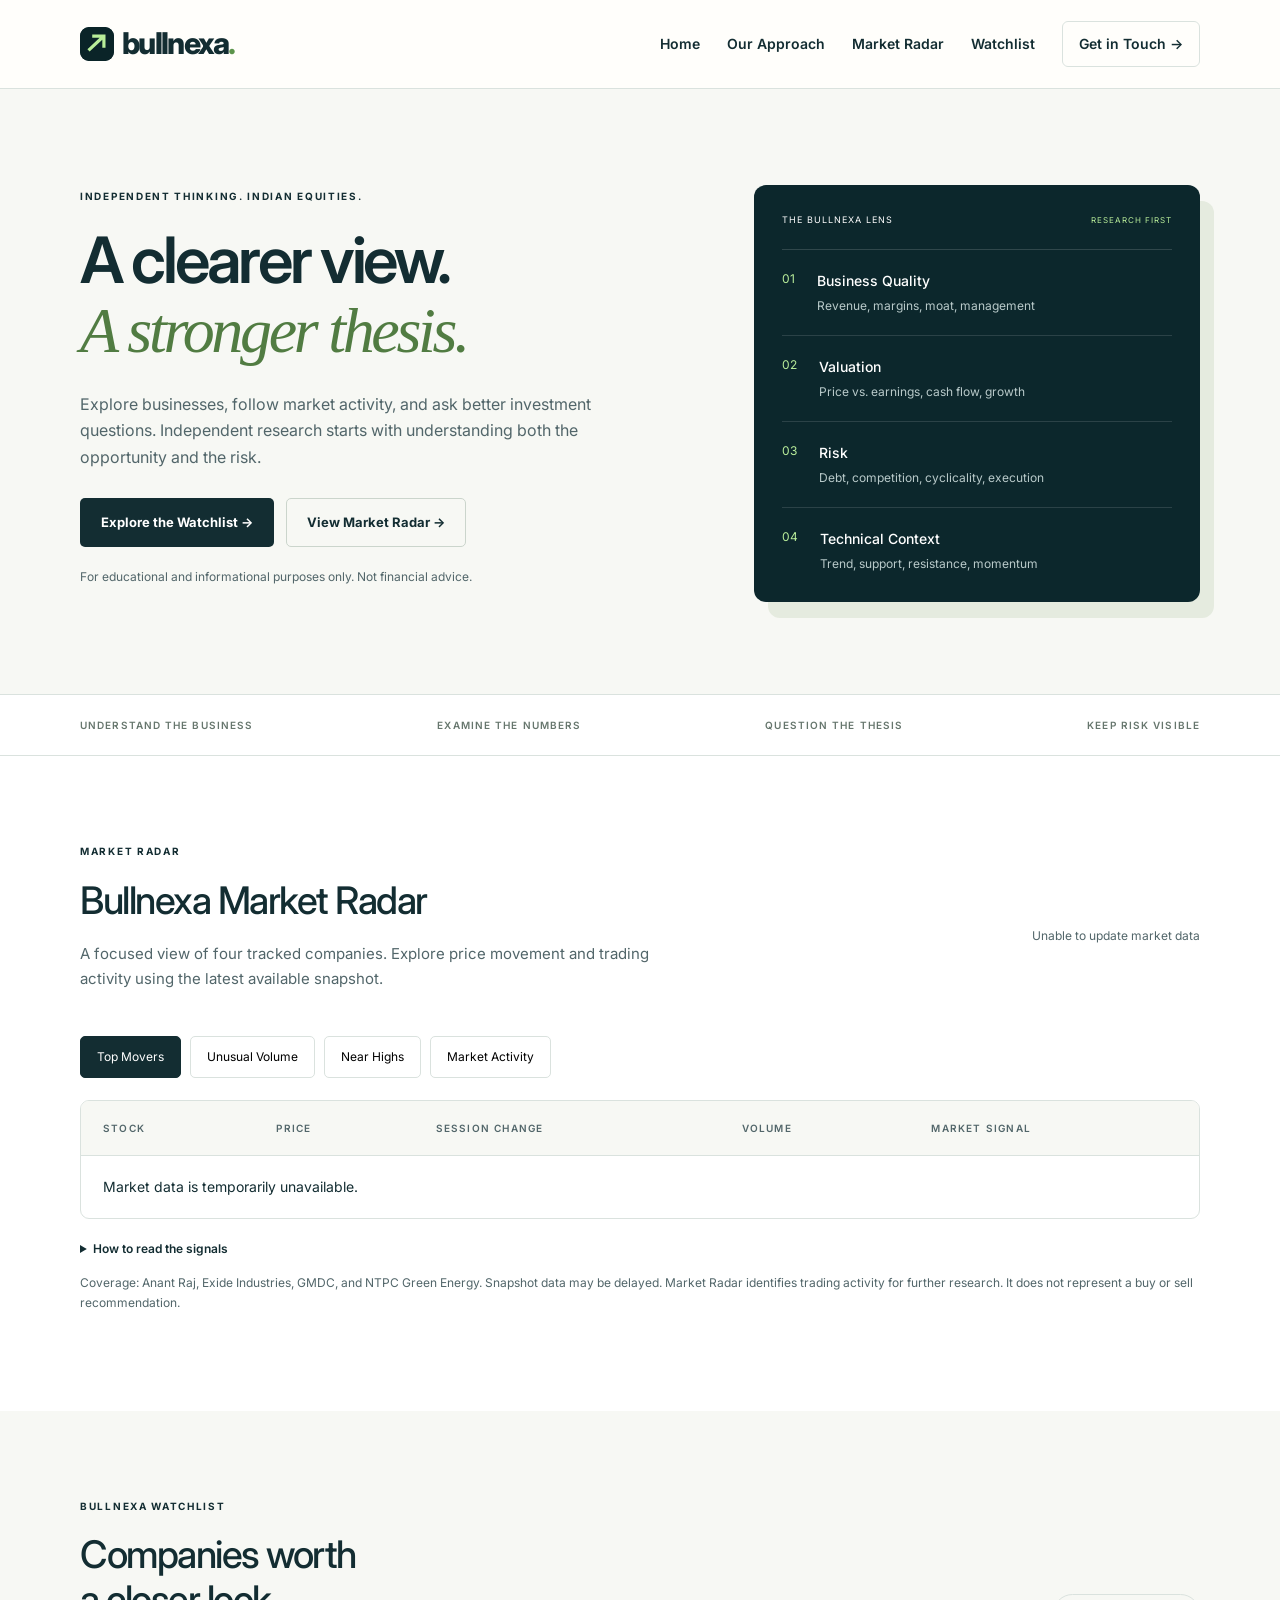
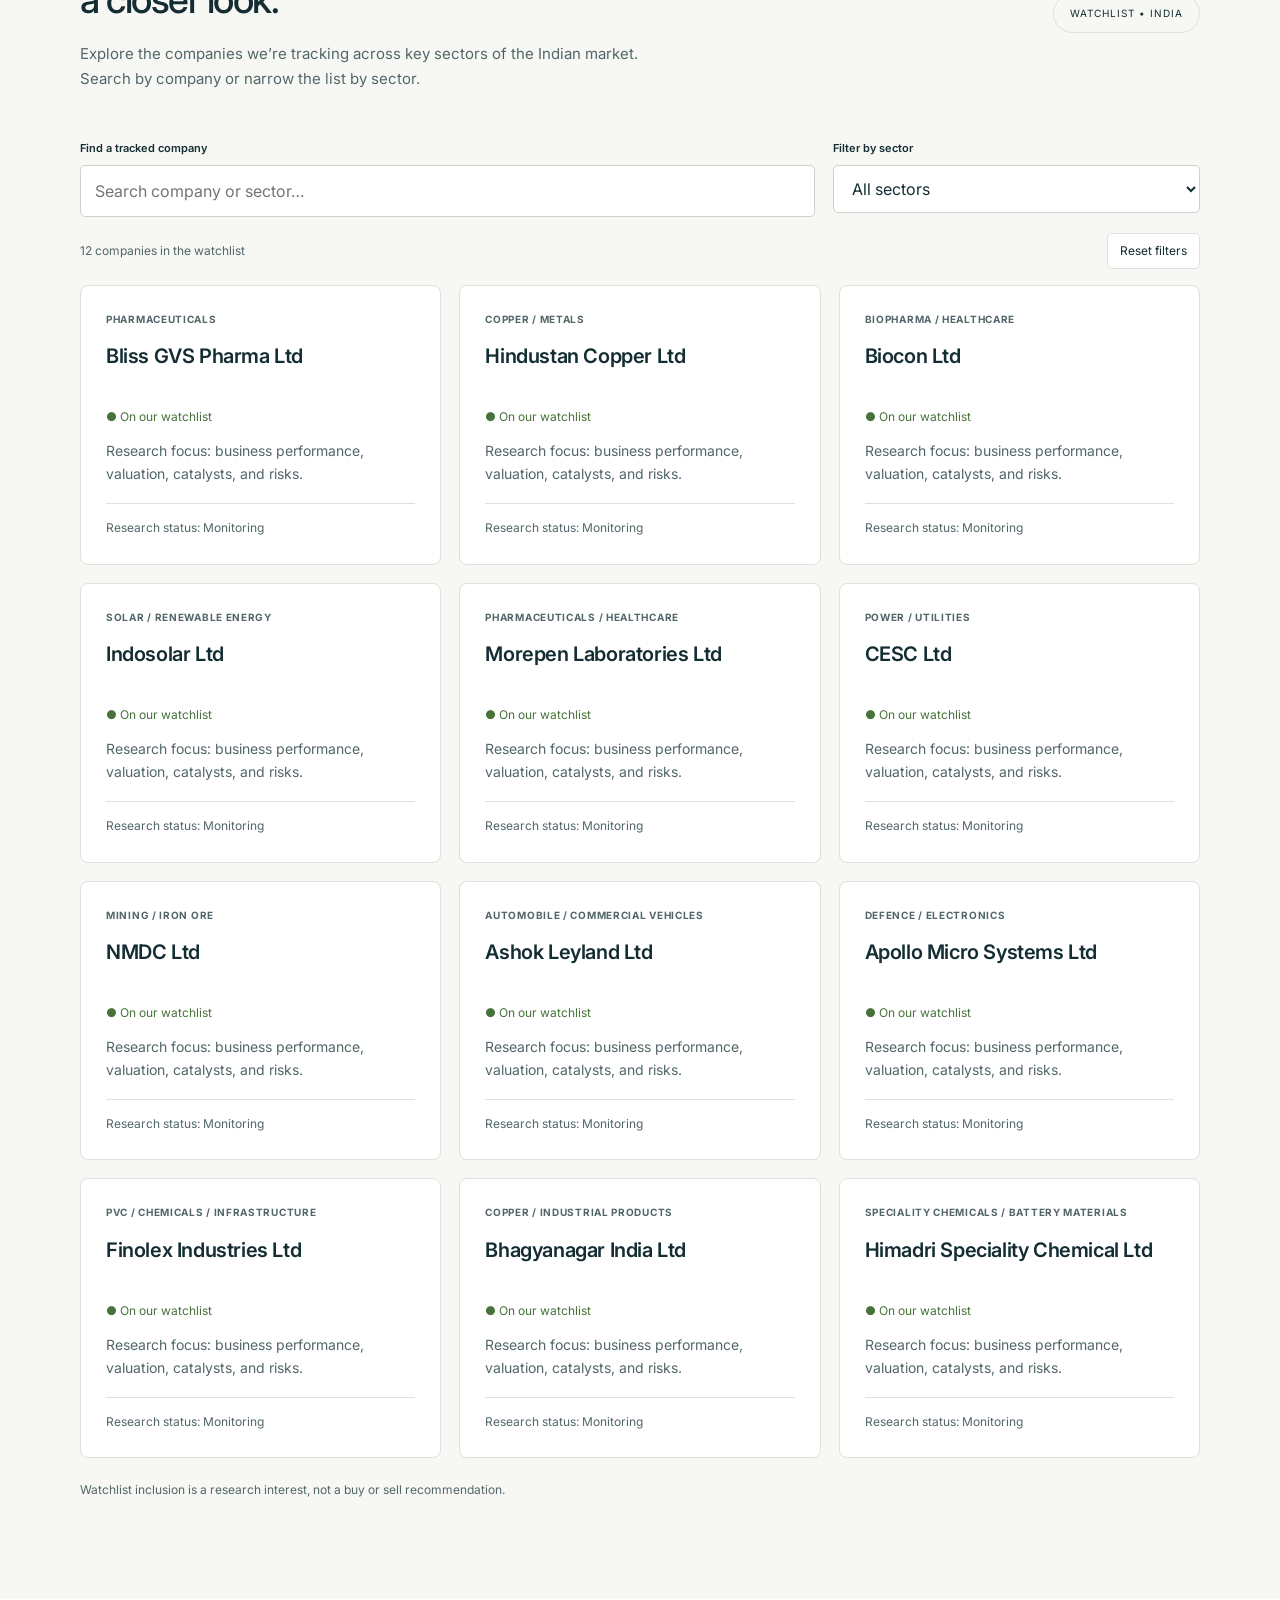
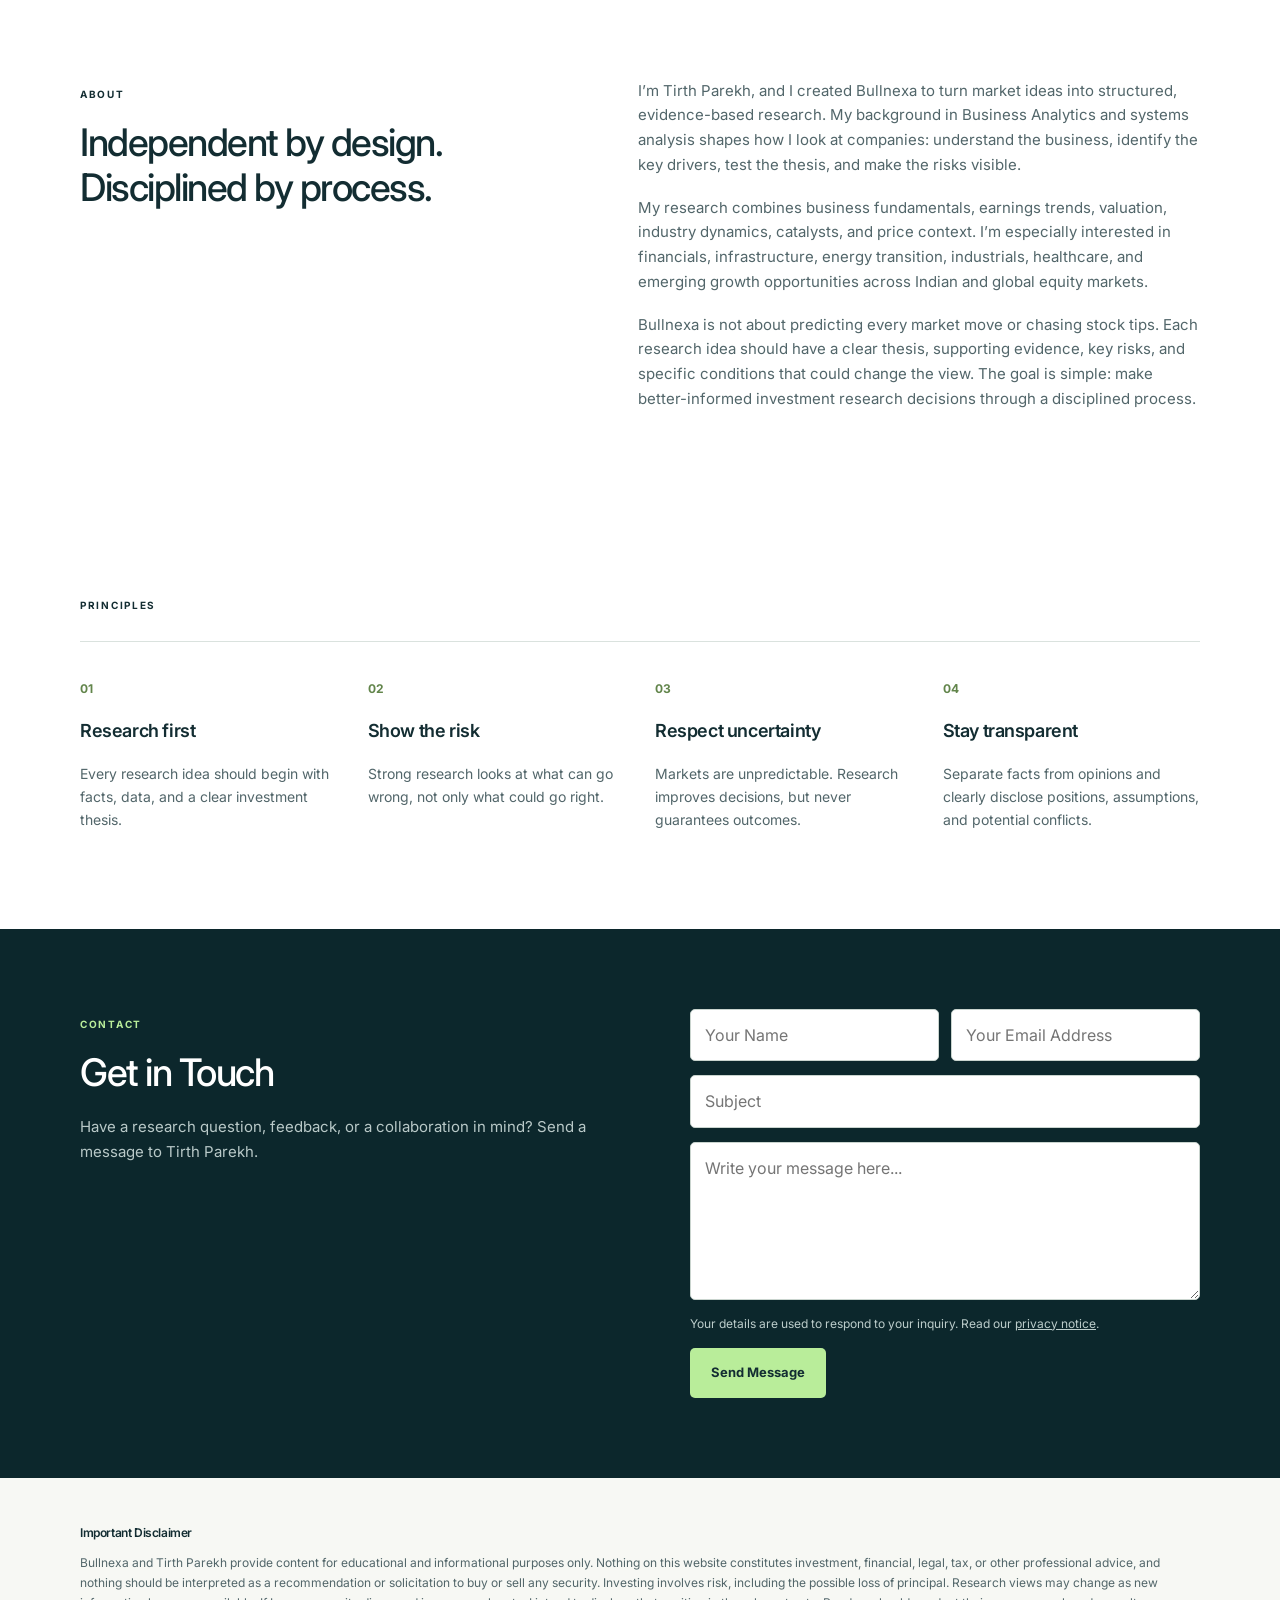
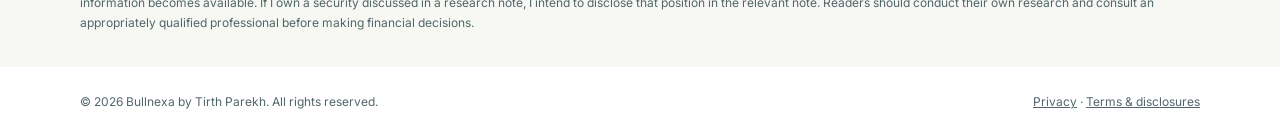
==== commit 23565345: "Add files via upload" ====
--- a/index.html
+++ b/index.html
@@ -20,7 +20,7 @@
         <a href="#home">Home</a>
         <a href="#about">Our Approach</a>
        <a href="#market-radar">Market Radar</a>
-      <a href="#research">Research</a>
+      <a href="#research">Watchlist</a>
       <a href="#contact" class="nav-contact">Get in Touch →</a>
       </nav>
     </div>
@@ -140,7 +140,7 @@
 
   </div>
 </section>
-<section class="section alt" id="research"><div class="container"><span class="section-label">THE RESEARCH DESK</span><div class="section-head"><div><h2>Good research starts<br>with better questions.</h2><p>Explore our company watchlist. Full research reports have not been published yet.</p></div><span class="outline-badge">WATCHLIST • INDIA</span></div><div class="research-tools"><div><label for="researchSearch">Find a tracked company</label><input id="researchSearch" type="search" placeholder="Search company or sector…"></div><div><label for="sectorFilter">Filter by theme</label><select id="sectorFilter"><option value="">All themes</option></select></div></div><p id="researchCount" role="status" aria-live="polite"></p><div class="research-grid" id="researchCards"></div><noscript><p>Enable JavaScript to filter the watchlist. Companies tracked include Biocon, CESC, NMDC, and Ashok Leyland. No full reports are currently published.</p></noscript><p class="microcopy">Watchlist inclusion is a research interest, not a buy or sell recommendation.</p></div></section>
+<section class="section alt" id="research"><div class="container"><span class="section-label">BULLNEXA WATCHLIST</span><div class="section-head"><div><h2>Companies worth<br>a closer look.</h2><p>Explore the companies we’re tracking across key sectors of the Indian market. Search by company or narrow the list by sector.</p></div><span class="outline-badge">WATCHLIST • INDIA</span></div><div class="research-tools"><div><label for="researchSearch">Find a tracked company</label><input id="researchSearch" type="search" placeholder="Search company or sector…"></div><div><label for="sectorFilter">Filter by sector</label><select id="sectorFilter"><option value="">All sectors</option></select></div></div><div class="results-toolbar"><p id="researchCount" role="status" aria-live="polite"></p><button type="button" class="reset-filters" id="resetFilters">Reset filters</button></div><div class="research-grid" id="researchCards"></div><noscript><p>Enable JavaScript to filter the watchlist. Companies tracked include Biocon, CESC, NMDC, and Ashok Leyland. Watchlist inclusion is not an investment recommendation.</p></noscript><p class="microcopy">Watchlist inclusion is a research interest, not a buy or sell recommendation.</p></div></section>
     <section class="section" id="about">
       <div class="container two-col">
         <div>
--- a/style.css
+++ b/style.css
@@ -1 +1,4 @@
 :root{--ink:#132d32;--muted:#617275;--green:#b9ed9a;--line:#dae2de;--paper:#f7f8f4;--dark:#0c272c}*{box-sizing:border-box}html{scroll-behavior:smooth;scroll-padding-top:100px}body{margin:0;font:16px/1.65 Inter,Arial,sans-serif;color:var(--ink);background:white}a{color:inherit}button,input,select,textarea{font:inherit}button,a,input,select,textarea{-webkit-tap-highlight-color:transparent}a:focus-visible,button:focus-visible,input:focus-visible,select:focus-visible,textarea:focus-visible{outline:3px solid #427e39;outline-offset:4px}.container{max-width:1180px;margin:auto;padding:0 30px}.site-header{position:sticky;top:0;background:#fffefbf5;border-bottom:1px solid var(--line);z-index:10;backdrop-filter:blur(12px)}.nav-wrap{display:flex;justify-content:space-between;align-items:center;min-height:88px}.brand{font-size:30px;letter-spacing:-1.7px;font-weight:800;text-decoration:none;display:flex;align-items:center;gap:8px}.brand-icon{display:inline-grid;place-items:center;background:var(--ink);color:var(--green);width:34px;height:34px;border-radius:9px;font-size:29px}.brand-dot{color:#5b944b;margin-left:-8px}nav{display:flex;align-items:center;gap:27px}nav a{text-decoration:none;font-size:13px;font-weight:600}.nav-contact{border:1px solid var(--line);padding:10px 16px;border-radius:6px}.menu-btn{display:none}.hero{background:var(--paper);padding:92px 0 88px}.hero-grid{display:grid;grid-template-columns:1.35fr 1fr;gap:72px;align-items:center}.eyebrow,.section-label{font-size:10px;letter-spacing:1.7px;text-transform:uppercase;font-weight:700}.eyebrow{display:inline-block;margin-bottom:20px}h1{font-size:clamp(44px,5vw,66px);letter-spacing:-3.3px;line-height:1.08;margin:0 0 26px;font-weight:600}h1 em{font-family:Georgia,serif;font-weight:400;color:#517c42}p{margin:0 0 18px}.hero-copy{font-size:16px;color:var(--muted);max-width:560px}.hero-actions{display:flex;gap:12px;margin:28px 0 20px}.btn{display:inline-flex;align-items:center;justify-content:center;border-radius:5px;padding:13px 20px;text-decoration:none;font-size:12px;font-weight:700;cursor:pointer;border:1px solid transparent}.primary{background:var(--ink);color:white}.primary:hover{background:#285347}.secondary{border-color:#cbd5cc;background:transparent}.microcopy{font-size:11px;color:var(--muted);line-height:1.7}.market-card{background:var(--dark);border-radius:12px;padding:28px;color:white;box-shadow:14px 16px 0 #e5ebdf}.card-top{display:flex;justify-content:space-between;align-items:center;font-size:9px;letter-spacing:1px;padding-bottom:21px;border-bottom:1px solid #ffffff26}.status{color:var(--green);font-size:8px}.metric{display:flex;gap:22px;padding:19px 0;border-bottom:1px solid #ffffff20}.metric:last-child{border:0;padding-bottom:0}.metric strong{font-size:12px;color:var(--green);font-weight:400}.metric b{font-size:14px;font-weight:500;display:block}.metric span{display:block;color:#a5b9b9;font-size:11px;margin-top:4px}.focus-strip{border-block:1px solid var(--line)}.focus-strip .container{display:flex;justify-content:space-between;gap:20px;padding-top:22px;padding-bottom:22px;font-size:9px;font-weight:600;letter-spacing:1.1px;color:#66766d}.section{padding:80px 0}.alt{background:var(--paper)}h2{font-size:38px;line-height:1.18;letter-spacing:-1.5px;font-weight:500;margin:15px 0 20px}.section-head{display:flex;align-items:center;justify-content:space-between;gap:35px;margin-bottom:26px}.section-head p{font-size:14px;color:var(--muted);max-width:590px}.radar-update{font-size:11px;color:var(--muted);max-width:235px}.radar-tabs{display:flex;gap:9px;margin-bottom:22px;flex-wrap:wrap}.radar-tab{background:white;border:1px solid var(--line);padding:9px 16px;font-size:11px;border-radius:5px;cursor:pointer}.radar-tab.active{background:var(--ink);color:white;border-color:var(--ink)}.table-wrap{overflow-x:auto;border:1px solid var(--line);border-radius:9px}table{width:100%;border-collapse:collapse;text-align:left;white-space:nowrap;font-size:13px}th{font-size:9px;text-transform:uppercase;letter-spacing:1.2px;color:var(--muted);background:var(--paper);font-weight:600}td,th{padding:19px 22px;border-bottom:1px solid var(--line)}tbody tr:last-child td{border-bottom:0}.positive{color:#347444}.negative{color:#b44545}.radar-signal{background:#edf3e9;color:#365c38;border-radius:4px;padding:5px 9px;font-size:10px}.radar-footer{color:var(--muted);font-size:11px;margin-top:15px}.signal-help{font-size:12px;color:var(--muted);margin-top:20px}.signal-help summary{cursor:pointer;color:var(--ink);font-weight:600}.signal-help p{max-width:850px;margin-top:10px}.outline-badge{font-size:9px;letter-spacing:1px;border:1px solid var(--line);border-radius:30px;padding:10px 16px;white-space:nowrap}.research-tools{display:grid;grid-template-columns:2fr 1fr;gap:18px;padding-top:4px}label{display:block;font-size:11px;font-weight:600;margin-bottom:7px}input,select,textarea{width:100%;border:1px solid #c9d4ce;background:#fff;border-radius:5px;padding:12px 14px;font-size:13px;color:var(--ink)}#researchCount{font-size:11px;color:var(--muted);margin:15px 0}.research-grid{display:grid;grid-template-columns:repeat(3,1fr);gap:18px;margin-bottom:22px}.research-card{border:1px solid var(--line);border-radius:8px;background:white;padding:24px;display:flex;flex-direction:column;align-items:start}.research-card .section-label{font-size:8px;letter-spacing:1px;color:var(--muted)}h3{font-size:18px;line-height:1.4;letter-spacing:-.4px;font-weight:600}.research-card h3{margin:15px 0;min-height:50px}.research-card p{font-size:12px;color:var(--muted)}.research-card .research-status{color:#47723a;font-size:10px;margin-bottom:12px}.research-card .microcopy{margin-top:auto;border-top:1px solid var(--line);padding-top:14px;width:100%}.two-col{display:grid;grid-template-columns:1fr 1.2fr;gap:90px}.two-col p{font-size:14px;color:var(--muted)}.principles{display:grid;grid-template-columns:repeat(4,1fr);gap:30px;border-top:1px solid var(--line);padding-top:32px;margin-top:25px}.principles strong{font-size:12px;color:#62854b}.principles p{font-size:12px;color:var(--muted)}.contact-section{background:var(--dark);color:white}.contact-box{display:grid;grid-template-columns:1fr 1fr;gap:100px}.contact-intro p{color:#b9c9c8;font-size:14px}.contact-section .section-label{color:var(--green)}.contact-form{display:grid;gap:14px}.contact-form-row{display:flex;gap:12px}.contact-form .primary{background:var(--green);color:var(--ink);justify-self:start}.contact-form .microcopy{color:#bccdcb;margin:0}.honeypot{display:none}.disclaimer{padding:35px 0;background:var(--paper)}.disclaimer h3{font-size:12px}.disclaimer p{font-size:11px;color:var(--muted);margin:0}footer{padding:25px 0;font-size:10px;color:var(--muted)}.footer-wrap{display:flex;justify-content:space-between;gap:25px}.skip{position:absolute;top:-100px;left:20px;background:white;padding:10px;z-index:100}.skip:focus{top:10px}.empty-state{padding:25px;grid-column:1/-1}.legal{max-width:780px;margin:auto;padding:60px 24px}.legal h1{font-size:40px}.legal h2{font-size:24px}.legal li{margin-bottom:12px}@media(max-width:850px){nav{gap:15px}.hero-grid{gap:30px}.hero{padding:65px 0}h1{font-size:48px}.research-grid{grid-template-columns:repeat(2,1fr)}.two-col{gap:35px}.contact-box{gap:40px}.principles{grid-template-columns:repeat(2,1fr)}}@media(max-width:620px){.container{padding-inline:22px}.nav-wrap{min-height:72px}.menu-btn{display:block;border:1px solid var(--line);background:white;border-radius:5px;padding:5px 12px}nav{display:none;position:absolute;top:71px;left:0;right:0;padding:22px;background:white;border-bottom:1px solid var(--line);align-items:start}nav.open{display:flex;flex-direction:column}.hero-grid,.two-col,.contact-box{grid-template-columns:1fr}.hero-grid{gap:36px}.hero{padding:45px 0 55px}h1{font-size:45px;letter-spacing:-2px}.hero-actions{flex-wrap:wrap}.market-card{box-shadow:7px 9px 0 #e5ebdf}.focus-strip .container{display:grid;grid-template-columns:1fr 1fr;font-size:8px;gap:14px}.section{padding:52px 0}h2{font-size:31px}.section-head{align-items:start;flex-direction:column;gap:5px}.research-tools,.research-grid{grid-template-columns:1fr}.research-card h3{min-height:0}.principles{gap:20px}.footer-wrap{flex-direction:column;gap:10px}.contact-form-row{flex-direction:column}.research-card{padding:22px}}@media(prefers-reduced-motion:reduce){html{scroll-behavior:auto}}
+
+/* Launch readability polish */
+:root{--muted:#52666a}nav a{font-size:14px}.btn{font-size:13px}.section-head p,.two-col p,.contact-intro p{font-size:15px}.radar-tab{font-size:12px;min-height:42px}table{font-size:14px}th{font-size:10px}.radar-signal{font-size:11px}.microcopy,.radar-footer,.radar-update{font-size:12px}.metric span{font-size:12px;color:#b9caca}.research-card{padding:25px}.research-card .section-label{font-size:10px;letter-spacing:.7px}.research-card h3{font-size:20px}.research-card p{font-size:14px}.research-card .research-status{font-size:12px}.research-card .microcopy{font-size:12px}.results-toolbar{display:flex;align-items:center;justify-content:space-between;gap:15px;margin:16px 0}.results-toolbar #researchCount{margin:0;font-size:12px}.reset-filters{font-size:12px;background:white;border:1px solid var(--line);border-radius:5px;padding:7px 12px;color:var(--ink);cursor:pointer}.reset-filters:hover{background:#eaf0e5}.contact-form label{color:#fff}.disclaimer p,footer{font-size:12px}.principles p{font-size:14px}.focus-strip .container{font-size:10px}input,select,textarea{font-size:16px}.outline-badge{font-size:10px}@media(max-width:620px){.hero-copy{font-size:16px}.section-head p{font-size:15px}.research-tools{gap:15px}.research-card{padding:23px}.principles{grid-template-columns:1fr}.section-head{gap:12px}}
